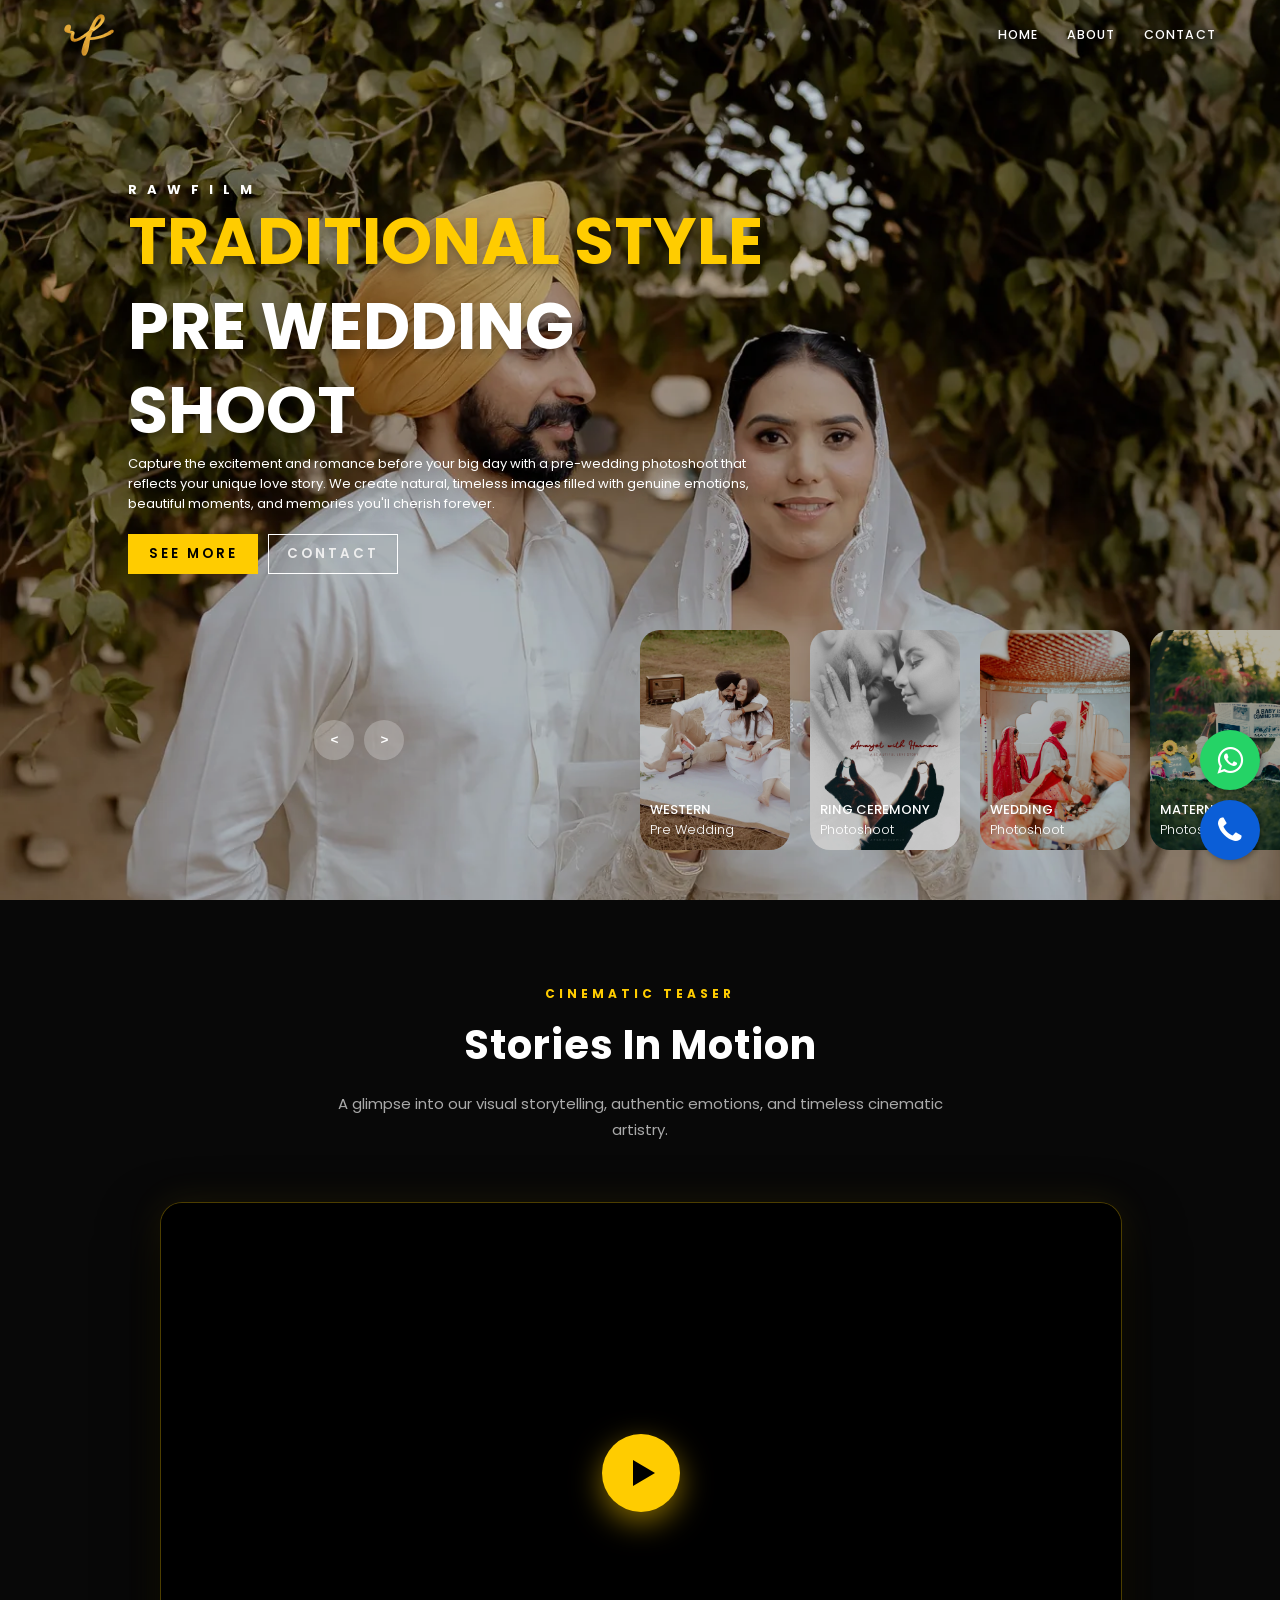
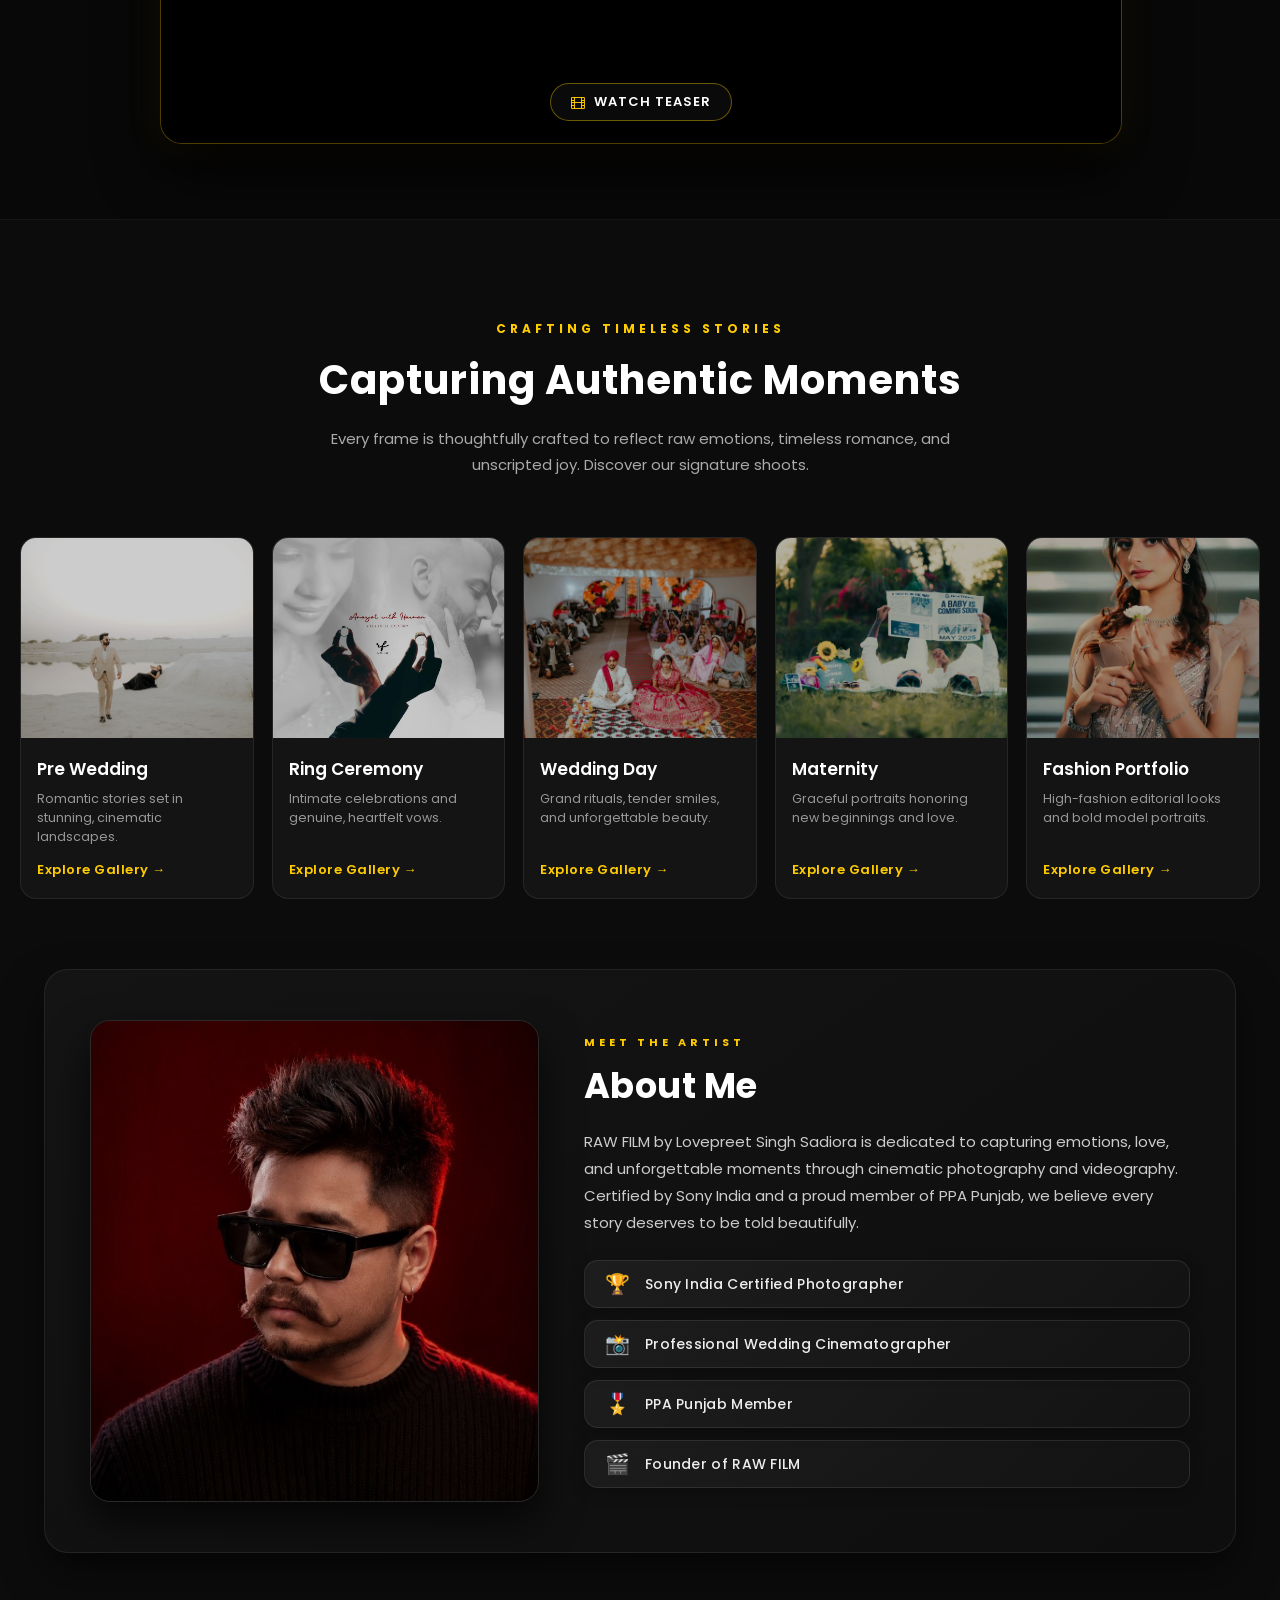
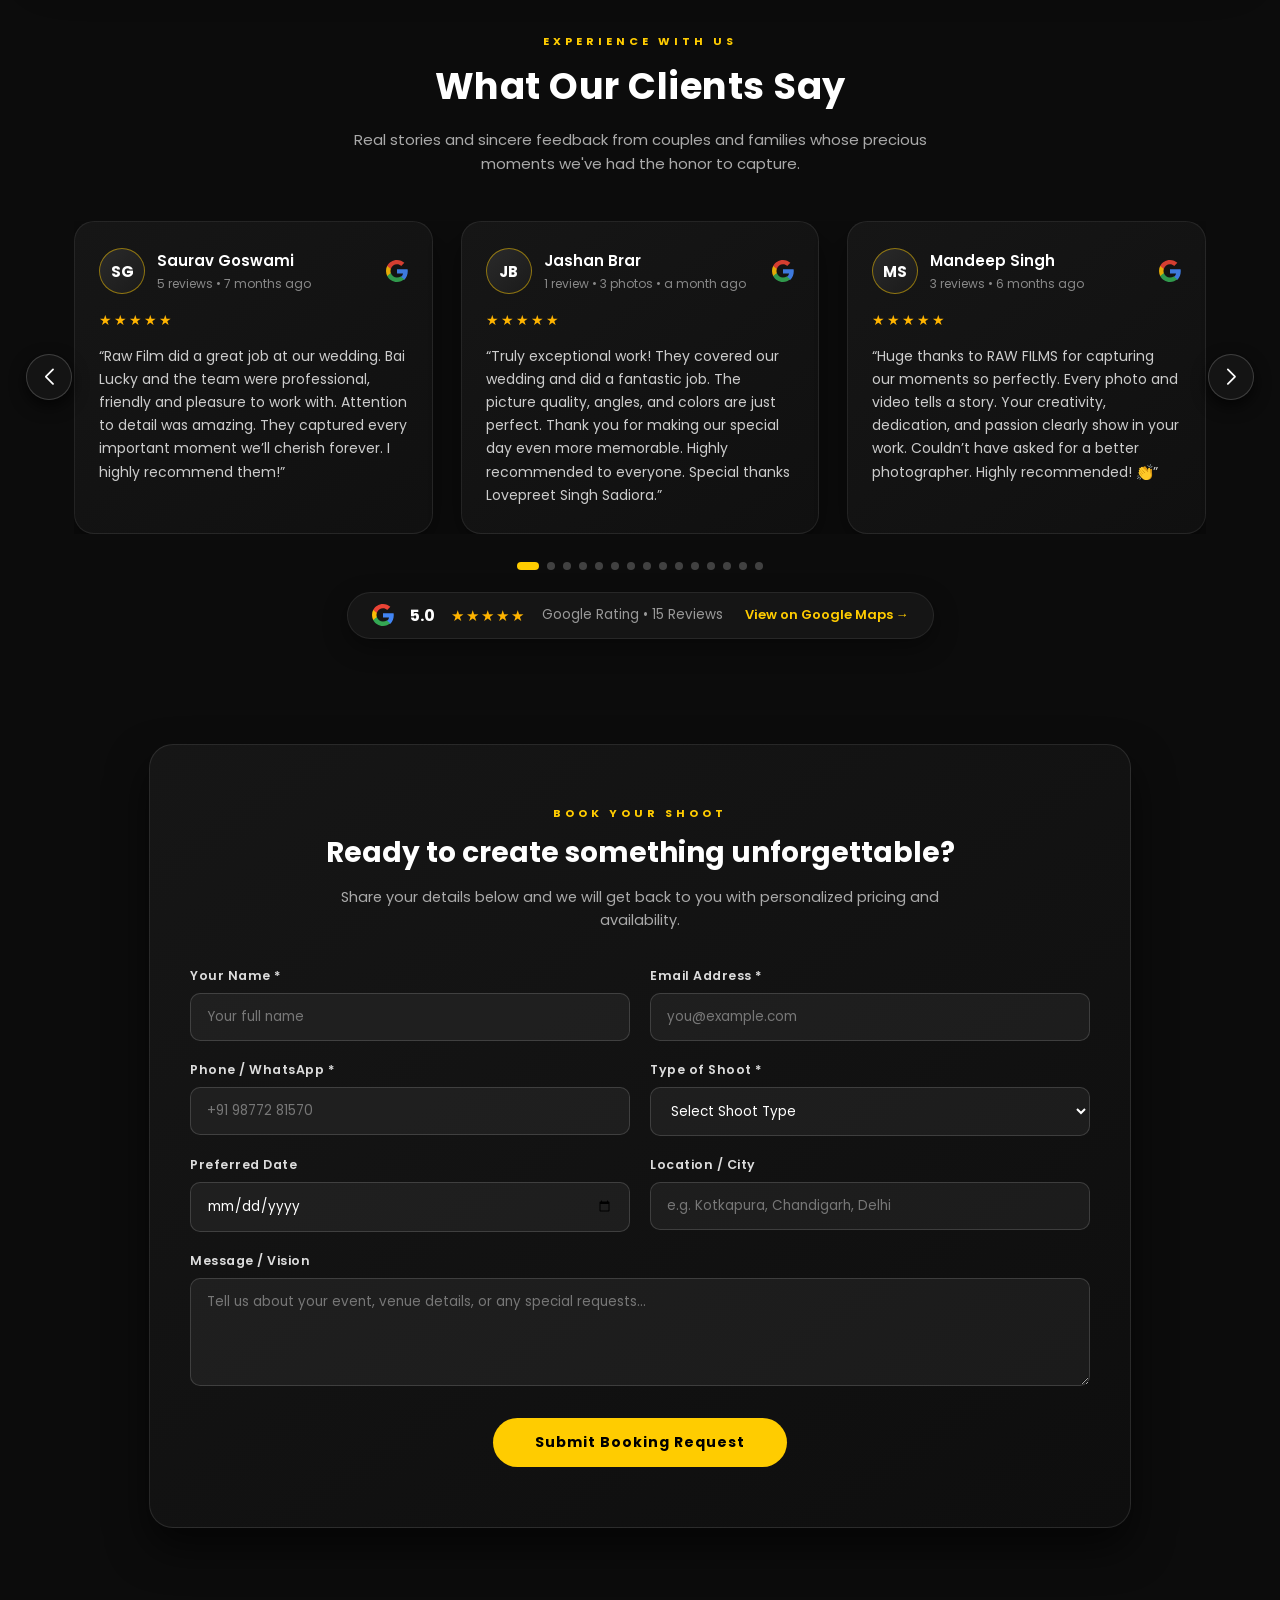
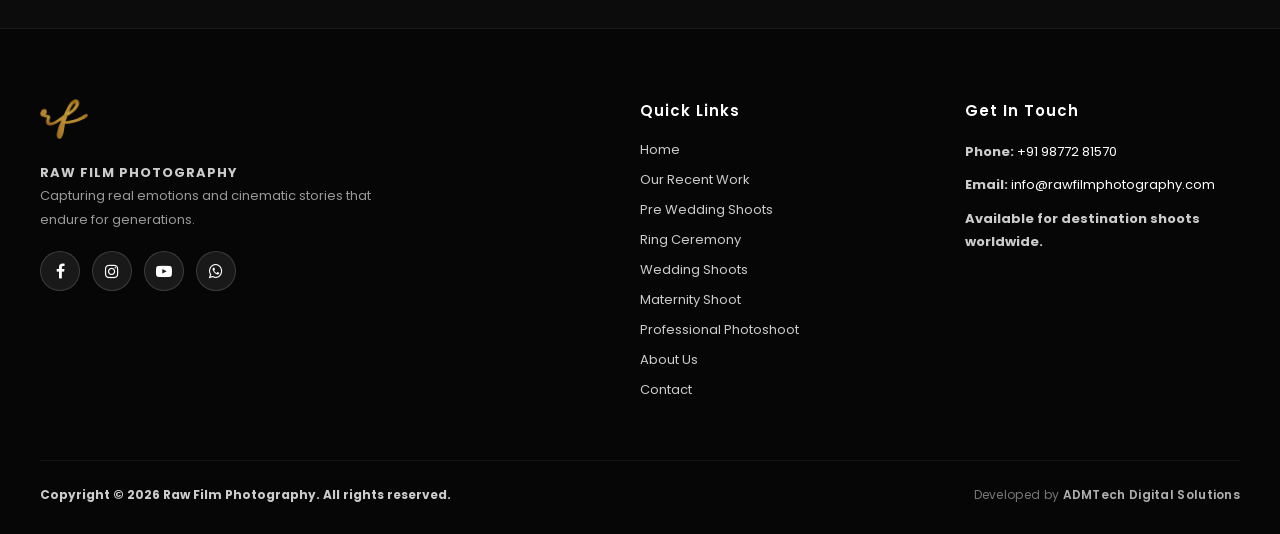
==== index.html @ a8157d81 "Organize prewedding folders, add couple-specific sliders, create Our Recent Work menu & hub page, an" ====
<!DOCTYPE html>
<html lang="en">

<head>
    <meta charset="UTF-8">
    <meta name="viewport" content="width=device-width, initial-scale=1.0">
    <title>RAW FILM | Best Wedding Photographer & Cinematographer in Kotkapura, Punjab</title>

    <!-- Primary SEO Meta Tags -->
    <meta name="title" content="RAW FILM | Best Wedding Photographer & Cinematographer in Kotkapura, Punjab">
    <meta name="description"
        content="RAW FILM by Lovepreet Singh Sadiora is a Sony India Certified photography & cinematography studio in Kotkapura, Punjab. Specializing in luxury weddings, pre-weddings, ring ceremonies, and maternity shoots.">
    <meta name="keywords"
        content="wedding photographer kotkapura, raw film photography, best wedding cinematographer punjab, pre wedding shoot faridkot, lovepreet singh sadiora, maternity photoshoot punjab, destination wedding photographer">
    <meta name="author" content="Lovepreet Singh Sadiora - RAW FILM">
    <meta name="robots" content="index, follow, max-image-preview:large, max-snippet:-1, max-video-preview:-1">
    <link rel="canonical" href="https://rawfilmphotography.com/">

    <!-- Open Graph / Facebook / WhatsApp Meta Tags -->
    <meta property="og:type" content="website">
    <meta property="og:url" content="https://rawfilmphotography.com/">
    <meta property="og:title" content="RAW FILM | Best Wedding Photographer & Cinematographer in Punjab">
    <meta property="og:description"
        content="RAW FILM by Lovepreet Singh Sadiora - Sony India Certified studio capturing authentic emotions, timeless romance, and cinematic stories across Punjab & worldwide.">
    <meta property="og:image" content="https://rawfilmphotography.com/image/prewedding/Love%20&%20Kiran/cover.webp">
    <meta property="og:image:width" content="1200">
    <meta property="og:image:height" content="630">
    <meta property="og:image:alt" content="RAW FILM Wedding Photography & Cinematography">
    <meta property="og:site_name" content="RAW FILM Photography">
    <meta property="og:locale" content="en_IN">

    <!-- Twitter Card Meta Tags -->
    <meta name="twitter:card" content="summary_large_image">
    <meta name="twitter:url" content="https://rawfilmphotography.com/">
    <meta name="twitter:title" content="RAW FILM | Best Wedding Photographer & Cinematographer in Punjab">
    <meta name="twitter:description"
        content="Capturing authentic emotions, timeless romance, and cinematic love stories. Sony India Certified & PPA Punjab Member.">
    <meta name="twitter:image" content="https://rawfilmphotography.com/image/prewedding/Love%20&%20Kiran/cover.webp">
    <meta name="google-site-verification" content="Gif2Gkkx3ErJPstlV23HsqT0CNdEO1KCqzdiVkC1eFE" />

    <!-- Schema.org JSON-LD Structured Data -->
    <script type="application/ld+json">
    {
      "@context": "https://schema.org",
      "@graph": [
        {
          "@type": "LocalBusiness",
          "@id": "https://rawfilmphotography.com/#business",
          "name": "RAW FILM Photography",
          "alternateName": "RAW FILM by Lovepreet Singh Sadiora",
          "url": "https://rawfilmphotography.com/",
          "logo": "https://rawfilmphotography.com/image/logo.png",
          "image": "https://rawfilmphotography.com/image/prewedding/Love%20&%20Kiran/cover.webp",
          "description": "RAW FILM by Lovepreet Singh Sadiora is a premier wedding photography and cinematography studio based in Kotkapura, Punjab. Certified by Sony India and proud member of PPA Punjab.",
          "telephone": "+919877281570",
          "email": "info@rawfilmphotography.com",
          "priceRange": "$$",
          "currenciesAccepted": "INR",
          "paymentAccepted": "Cash, Credit Card, Bank Transfer, UPI",
          "address": {
            "@type": "PostalAddress",
            "addressLocality": "Kotkapura",
            "addressRegion": "Punjab",
            "postalCode": "151204",
            "addressCountry": "IN"
          },
          "geo": {
            "@type": "GeoCoordinates",
            "latitude": 30.5828,
            "longitude": 74.8236
          },
          "founder": {
            "@type": "Person",
            "name": "Lovepreet Singh Sadiora",
            "jobTitle": "Founder & Principal Cinematographer",
            "award": [
              "Sony India Certified Photographer",
              "PPA Punjab Member"
            ]
          },
          "aggregateRating": {
            "@type": "AggregateRating",
            "ratingValue": "5.0",
            "bestRating": "5",
            "worstRating": "1",
            "reviewCount": "15"
          },
          "hasOfferCatalog": {
            "@type": "OfferCatalog",
            "name": "Photography Services",
            "itemListElement": [
              {
                "@type": "Offer",
                "itemOffered": {
                  "@type": "Service",
                  "name": "Wedding Photography & Cinematography"
                }
              },
              {
                "@type": "Offer",
                "itemOffered": {
                  "@type": "Service",
                  "name": "Pre Wedding Shoots"
                }
              },
              {
                "@type": "Offer",
                "itemOffered": {
                  "@type": "Service",
                  "name": "Ring Ceremony & Engagement Shoots"
                }
              },
              {
                "@type": "Offer",
                "itemOffered": {
                  "@type": "Service",
                  "name": "Maternity Photoshoots"
                }
              }
            ]
          },
          "sameAs": [
            "https://maps.app.goo.gl/eGc9uzsrCskKiymy9",
            "https://www.instagram.com/rawfilm13",
            "https://www.youtube.com/@rawfilm13",
            "https://www.facebook.com/lucky.singh.261176"
          ]
        },
        {
          "@type": "WebSite",
          "@id": "https://rawfilmphotography.com/#website",
          "url": "https://rawfilmphotography.com/",
          "name": "RAW FILM Photography",
          "description": "Luxury Wedding Photography & Cinematography Portfolio",
          "publisher": {
            "@id": "https://rawfilmphotography.com/#business"
          }
        }
      ]
    }
    </script>

    <link rel="stylesheet" href="/css/style.css">
    <link rel="stylesheet" href="https://cdn.jsdelivr.net/npm/swiper@11/swiper-bundle.min.css" />
    <link rel="stylesheet" href="https://cdnjs.cloudflare.com/ajax/libs/font-awesome/4.7.0/css/font-awesome.min.css"
        crossorigin="anonymous">
</head>

<body>
    <header>
        <nav>
            <a href="/" class="logo-link">
                <img src="/image/logo.png" alt="Raw Film Logo" class="logo">
            </a>
            <div class="navlinks" id="navLinks">
                <a href="/">Home</a>
                <a href="/about.html">About</a>
                <a href="/contact.html">Contact</a>
            </div>
            <button class="hamburger" id="hamburgerBtn" aria-label="Toggle navigation" aria-expanded="false">
                <span></span>
                <span></span>
                <span></span>
            </button>
        </nav>
    </header>

    <!-- carousel -->
    <div class="carousel">
        <!-- list item -->
        <div class="list">
            <div class="item">
                <img src="image/prewedding/Gurtaj%20&%20Harmeen/DSC09002.webp">
                <div class="content">
                    <div class="author">RAWFILM</div>
                    <div class="topic">TRADITIONAL STYLE</div>
                    <div class="title">PRE WEDDING SHOOT</div>
                    <div class="des">
                        Capture the excitement and romance before your big day with a pre-wedding photoshoot that
                        reflects your unique love story. We create natural, timeless images filled with genuine
                        emotions, beautiful moments, and memories you'll cherish forever.
                    </div>
                    <div class="buttons">
                        <a href="/prewedding.html">
                            <button>SEE MORE</button>
                        </a>
                        <a href="/contact.html">
                            <button>CONTACT</button>
                        </a>
                    </div>
                </div>
            </div>
            <div class="item">
                <img src="image/prewedding/Manpreet%20&%20Aman/DSC025367.webp">
                <div class="content">
                    <div class="author">RAWFILM</div>
                    <div class="topic">WESTREN STYLE</div>
                    <div class="title">PRE WEDDING SHOOT</div>
                    <div class="des">
                        Capture the excitement and romance before your big day with a pre-wedding photoshoot that
                        reflects your unique love story. We create natural, timeless images filled with genuine
                        emotions, beautiful moments, and memories you'll cherish forever.
                    </div>
                    <div class="buttons">
                        <a href="/prewedding.html">
                            <button>SEE MORE</button>
                        </a>
                        <a href="/contact.html">
                            <button>CONTACT</button>
                        </a>
                    </div>
                </div>
            </div>
            <div class="item">
                <img src="image/ringceremony/cover.webp">
                <div class="content">
                    <div class="author">RAWFILM</div>
                    <div class="topic">RING CEREMONY</div>
                    <div class="title">SHOOT</div>
                    <div class="des">
                        Celebrate the beginning of your forever with beautifully captured moments from your ring
                        ceremony. From heartfelt exchanges to joyful celebrations, we preserve every emotion and detail
                        with timeless photography.
                    </div>
                    <div class="buttons">
                        <a href="/ringceremony.html">
                            <button>SEE MORE</button>
                        </a>
                        <a href="/contact.html">
                            <button>CONTACT</button>
                        </a>
                    </div>
                </div>
            </div>
            <div class="item">
                <img src="image/wedding/cover.webp">
                <div class="content">
                    <div class="author">RAWFILM</div>
                    <div class="topic">WEDDING</div>
                    <div class="title">SHOOT</div>
                    <div class="des">
                        Your wedding day is a story of love, emotions, and unforgettable moments. We capture every
                        smile, ritual, and celebration with a blend of candid and artistic photography, creating
                        memories that last a lifetime.
                    </div>
                    <div class="buttons">
                        <a href="/wedding.html">
                            <button>SEE MORE</button>
                        </a>
                        <a href="/contact.html">
                            <button>CONTACT</button>
                        </a>
                    </div>
                </div>
            </div>
            <div class="item">
                <img src="image/maternity/DSC03312.webp">
                <div class="content">
                    <div class="author">RAWFILM</div>
                    <div class="topic">MATERNITY</div>
                    <div class="title">SHOOT</div>
                    <div class="des">
                        Celebrate the beauty of motherhood with a maternity photoshoot that captures this special
                        chapter of your journey. We create elegant and heartfelt portraits that preserve the love,
                        anticipation, and joy of welcoming a new life.
                    </div>
                    <div class="buttons">
                        <a href="/maternity.html">
                            <button>SEE MORE</button>
                        </a>
                        <a href="/contact.html">
                            <button>CONTACT</button>
                        </a>
                    </div>
                </div>
            </div>
            <div class="item">
                <img src="image/portfolio/IMG_6119.webp">
                <div class="content">
                    <div class="author">RAWFILM</div>
                    <div class="topic">PROFESSIONAL</div>
                    <div class="title">PHOTOSHOOT</div>
                    <div class="des">
                        Step into the spotlight with high-fashion portraits and creative model portfolios. We combine
                        editorial lighting, dynamic posing, and cinematic color grading to showcase your unique
                        personality and style.
                    </div>
                    <div class="buttons">
                        <a href="/portfolio.html">
                            <button>SEE MORE</button>
                        </a>
                        <a href="/contact.html">
                            <button>CONTACT</button>
                        </a>
                    </div>
                </div>
            </div>
        </div>
        <!-- list thumnail -->
        <div class="thumbnail">
            <div class="item">
                <img src="image/prewedding/Love%20&%20Kiran/thumbnail.webp">
                <div class="content">
                    <div class="title">
                        TRADITIONAL
                    </div>
                    <div class="description">
                        Pre Wedding
                    </div>
                </div>
            </div>
            <div class="item">
                <img src="image/prewedding/Manpreet%20&%20Aman/DSC025367.webp">
                <div class="content">
                    <div class="title">
                        WESTERN
                    </div>
                    <div class="description">
                        Pre Wedding
                    </div>
                </div>
            </div>
            <div class="item">
                <img src="image/ringceremony/thumbnail.webp">
                <div class="content">
                    <div class="title">
                        RING CEREMONY
                    </div>
                    <div class="description">
                        Photoshoot
                    </div>
                </div>
            </div>
            <div class="item">
                <img src="image/wedding/thumbnail.webp">
                <div class="content">
                    <div class="title">
                        WEDDING
                    </div>
                    <div class="description">
                        Photoshoot
                    </div>
                </div>
            </div>
            <div class="item">
                <img src="image/maternity/DSC03691.webp">
                <div class="content">
                    <div class="title">
                        MATERNITY
                    </div>
                    <div class="description">
                        Photoshoot
                    </div>
                </div>
            </div>
            <div class="item">
                <img src="image/portfolio/thumbnail.webp">
                <div class="content">
                    <div class="title">
                        FASHION
                    </div>
                    <div class="description">
                        Portfolio
                    </div>
                </div>
            </div>
        </div>
        <!-- next prev -->

        <div class="arrows">
            <button id="prev">&lt;</button>
            <button id="next">&gt;</button>
        </div>
        <!-- time running -->
        <div class="time"></div>
    </div>


    <!-- Cinematic Video Teaser Section -->
    <section class="teaser-section" id="teaser">
        <div class="container">
            <div class="section-header">
                <span class="sub-title">CINEMATIC TEASER</span>
                <h2>Stories In Motion</h2>
                <p>A glimpse into our visual storytelling, authentic emotions, and timeless cinematic artistry.</p>
            </div>

            <div class="teaser-video-wrapper">
                <div class="teaser-video-container" id="teaserPlayerBox">
                    <div class="teaser-poster" id="teaserPoster"
                        style="background-image: url('https://img.youtube.com/vi/cq-bTCEY4KY/maxresdefault.jpg');"
                        title="Click to play teaser" onclick="playTeaserVideo(event)">
                        <div class="teaser-poster-overlay"></div>
                        <button class="teaser-play-btn" id="teaserPlayBtn" type="button" aria-label="Play Teaser Video"
                            onclick="playTeaserVideo(event)">
                            <span class="play-icon-triangle"></span>
                        </button>
                        <div class="teaser-badge">
                            <i class="fa fa-film"></i> <span>Watch Teaser</span>
                        </div>
                    </div>
                    <div class="teaser-iframe-holder" id="teaserIframeHolder"></div>
                </div>
            </div>
        </div>
    </section>

    <!-- Overview Section -->
    <section class="overview-section" id="overview">
        <div class="container">
            <div class="section-header">
                <span class="sub-title">CRAFTING TIMELESS STORIES</span>
                <h2>Capturing Authentic Moments</h2>
                <p>Every frame is thoughtfully crafted to reflect raw emotions, timeless romance, and unscripted joy.
                    Discover our signature shoots.</p>
            </div>

            <div class="category-grid">
                <div class="category-card">
                    <a href="/prewedding.html" class="card-img-link" aria-label="Pre Wedding Shoot">
                        <img src="image/prewedding/Love%20&%20Kiran/cover.webp" alt="Pre Wedding Shoot" loading="lazy">
                    </a>
                    <div class="card-info">
                        <h3><a href="/prewedding.html">Pre Wedding</a></h3>
                        <p>Romantic stories set in stunning, cinematic landscapes.</p>
                        <a href="/prewedding.html" class="card-link">Explore Gallery &rarr;</a>
                    </div>
                </div>

                <div class="category-card">
                    <a href="/ringceremony.html" class="card-img-link" aria-label="Ring Ceremony Shoot">
                        <img src="image/ringceremony/cover.webp" alt="Ring Ceremony Shoot" loading="lazy">
                    </a>
                    <div class="card-info">
                        <h3><a href="/ringceremony.html">Ring Ceremony</a></h3>
                        <p>Intimate celebrations and genuine, heartfelt vows.</p>
                        <a href="/ringceremony.html" class="card-link">Explore Gallery &rarr;</a>
                    </div>
                </div>

                <div class="category-card">
                    <a href="/wedding.html" class="card-img-link" aria-label="Wedding Shoot">
                        <img src="image/wedding/cover.webp" alt="Wedding Shoot" loading="lazy">
                    </a>
                    <div class="card-info">
                        <h3><a href="/wedding.html">Wedding Day</a></h3>
                        <p>Grand rituals, tender smiles, and unforgettable beauty.</p>
                        <a href="/wedding.html" class="card-link">Explore Gallery &rarr;</a>
                    </div>
                </div>

                <div class="category-card">
                    <a href="/maternity.html" class="card-img-link" aria-label="Maternity Shoot">
                        <img src="image/maternity/DSC03692.webp" alt="Maternity Shoot" loading="lazy">
                    </a>
                    <div class="card-info">
                        <h3><a href="/maternity.html">Maternity</a></h3>
                        <p>Graceful portraits honoring new beginnings and love.</p>
                        <a href="/maternity.html" class="card-link">Explore Gallery &rarr;</a>
                    </div>
                </div>

                <div class="category-card">
                    <a href="/portfolio.html" class="card-img-link" aria-label="Fashion Portfolio Shoot">
                        <img src="image/portfolio/cover.webp" alt="Fashion Portfolio Shoot" loading="lazy">
                    </a>
                    <div class="card-info">
                        <h3><a href="/portfolio.html">Fashion Portfolio</a></h3>
                        <p>High-fashion editorial looks and bold model portraits.</p>
                        <a href="/portfolio.html" class="card-link">Explore Gallery &rarr;</a>
                    </div>
                </div>
            </div>

            <!-- About Me Section -->
            <section class="about-me-section">
                <div class="about-me-grid">
                    <div class="about-me-img-wrapper">
                        <img src="/image/me.jpeg" alt="Lovepreet Singh Sadiora - Founder of RAW FILM" loading="lazy">
                    </div>
                    <div class="about-me-content">
                        <span class="sub-title">MEET THE ARTIST</span>
                        <h2>About Me</h2>
                        <p class="about-bio">
                            RAW FILM by Lovepreet Singh Sadiora is dedicated to capturing emotions, love, and
                            unforgettable moments through cinematic photography and videography. Certified by Sony India
                            and a proud member of PPA Punjab, we believe every story deserves to be told beautifully.
                        </p>
                        <ul class="about-badges">
                            <li><span class="badge-icon">🏆</span> <span class="badge-text">Sony India Certified
                                    Photographer</span></li>
                            <li><span class="badge-icon">📸</span> <span class="badge-text">Professional Wedding
                                    Cinematographer</span></li>
                            <li><span class="badge-icon">🎖️</span> <span class="badge-text">PPA Punjab Member</span>
                            </li>
                            <li><span class="badge-icon">🎬</span> <span class="badge-text">Founder of RAW FILM</span>
                            </li>
                        </ul>
                    </div>
                </div>
            </section>

            <!-- Testimonial / Google Reviews Section -->
            <section id="testimonios" class="testimonials-section">
                <div class="testimonials-header">
                    <span class="sub-title">EXPERIENCE WITH US</span>
                    <h2>What Our Clients Say</h2>
                    <p>Real stories and sincere feedback from couples and families whose precious moments we've had the
                        honor to capture.</p>
                </div>

                <!-- Swiper Slider Container -->
                <div class="testimonials-slider-container">
                    <div class="testimonials-slider-wrapper">
                        <div class="swiper myTestimonialSlider">
                            <div class="swiper-wrapper">
                                <!-- Slide 1: Saurav Goswami -->
                                <div class="swiper-slide">
                                    <div class="review-card">
                                        <div class="review-card-top">
                                            <div class="reviewer-meta">
                                                <div class="reviewer-avatar">SG</div>
                                                <div class="reviewer-details">
                                                    <h4>Saurav Goswami</h4>
                                                    <p class="review-sub">5 reviews &bull; 7 months ago</p>
                                                </div>
                                            </div>
                                            <svg class="google-g-badge" viewBox="0 0 24 24">
                                                <path fill="#4285F4"
                                                    d="M23.745 12.27c0-.7-.06-1.4-.19-2.07H12v4.51h6.6c-.29 1.52-1.14 2.82-2.4 3.68v3.05h3.88c2.27-2.09 3.66-5.17 3.66-9.17z" />
                                                <path fill="#34A853"
                                                    d="M12 24c3.24 0 5.95-1.08 7.93-2.91l-3.88-3.05c-1.08.72-2.45 1.16-4.05 1.16-3.12 0-5.77-2.1-6.72-4.93H1.25v3.15C3.26 21.36 7.33 24 12 24z" />
                                                <path fill="#FBBC05"
                                                    d="M5.28 14.27c-.25-.72-.38-1.49-.38-2.27s.13-1.55.38-2.27V6.58H1.25C.45 8.18 0 10.03 0 12s.45 3.82 1.25 5.42l4.03-3.15z" />
                                                <path fill="#EA4335"
                                                    d="M12 4.75c1.77 0 3.35.61 4.6 1.8l3.42-3.42C17.95 1.19 15.24 0 12 0 7.33 0 3.26 2.64 1.25 6.58l4.03 3.15c.95-2.83 3.6-4.98 6.72-4.98z" />
                                            </svg>
                                        </div>
                                        <div class="review-card-stars">&#9733;&#9733;&#9733;&#9733;&#9733;</div>
                                        <p class="review-card-text">&ldquo;Raw Film did a great job at our wedding. Bai
                                            Lucky and the team were professional, friendly and pleasure to work with.
                                            Attention to detail was amazing. They captured every important moment we’ll
                                            cherish forever. I highly recommend them!&rdquo;</p>
                                    </div>
                                </div>

                                <!-- Slide 2: Jashan Brar -->
                                <div class="swiper-slide">
                                    <div class="review-card">
                                        <div class="review-card-top">
                                            <div class="reviewer-meta">
                                                <div class="reviewer-avatar">JB</div>
                                                <div class="reviewer-details">
                                                    <h4>Jashan Brar</h4>
                                                    <p class="review-sub">1 review &bull; 3 photos &bull; a month ago
                                                    </p>
                                                </div>
                                            </div>
                                            <svg class="google-g-badge" viewBox="0 0 24 24">
                                                <path fill="#4285F4"
                                                    d="M23.745 12.27c0-.7-.06-1.4-.19-2.07H12v4.51h6.6c-.29 1.52-1.14 2.82-2.4 3.68v3.05h3.88c2.27-2.09 3.66-5.17 3.66-9.17z" />
                                                <path fill="#34A853"
                                                    d="M12 24c3.24 0 5.95-1.08 7.93-2.91l-3.88-3.05c-1.08.72-2.45 1.16-4.05 1.16-3.12 0-5.77-2.1-6.72-4.93H1.25v3.15C3.26 21.36 7.33 24 12 24z" />
                                                <path fill="#FBBC05"
                                                    d="M5.28 14.27c-.25-.72-.38-1.49-.38-2.27s.13-1.55.38-2.27V6.58H1.25C.45 8.18 0 10.03 0 12s.45 3.82 1.25 5.42l4.03-3.15z" />
                                                <path fill="#EA4335"
                                                    d="M12 4.75c1.77 0 3.35.61 4.6 1.8l3.42-3.42C17.95 1.19 15.24 0 12 0 7.33 0 3.26 2.64 1.25 6.58l4.03 3.15c.95-2.83 3.6-4.98 6.72-4.98z" />
                                            </svg>
                                        </div>
                                        <div class="review-card-stars">&#9733;&#9733;&#9733;&#9733;&#9733;</div>
                                        <p class="review-card-text">&ldquo;Truly exceptional work! They covered our
                                            wedding and did a fantastic job. The picture quality, angles, and colors are
                                            just perfect. Thank you for making our special day even more memorable.
                                            Highly recommended to everyone. Special thanks Lovepreet Singh
                                            Sadiora.&rdquo;</p>
                                    </div>
                                </div>

                                <!-- Slide 3: Mandeep Singh -->
                                <div class="swiper-slide">
                                    <div class="review-card">
                                        <div class="review-card-top">
                                            <div class="reviewer-meta">
                                                <div class="reviewer-avatar">MS</div>
                                                <div class="reviewer-details">
                                                    <h4>Mandeep Singh</h4>
                                                    <p class="review-sub">3 reviews &bull; 6 months ago</p>
                                                </div>
                                            </div>
                                            <svg class="google-g-badge" viewBox="0 0 24 24">
                                                <path fill="#4285F4"
                                                    d="M23.745 12.27c0-.7-.06-1.4-.19-2.07H12v4.51h6.6c-.29 1.52-1.14 2.82-2.4 3.68v3.05h3.88c2.27-2.09 3.66-5.17 3.66-9.17z" />
                                                <path fill="#34A853"
                                                    d="M12 24c3.24 0 5.95-1.08 7.93-2.91l-3.88-3.05c-1.08.72-2.45 1.16-4.05 1.16-3.12 0-5.77-2.1-6.72-4.93H1.25v3.15C3.26 21.36 7.33 24 12 24z" />
                                                <path fill="#FBBC05"
                                                    d="M5.28 14.27c-.25-.72-.38-1.49-.38-2.27s.13-1.55.38-2.27V6.58H1.25C.45 8.18 0 10.03 0 12s.45 3.82 1.25 5.42l4.03-3.15z" />
                                                <path fill="#EA4335"
                                                    d="M12 4.75c1.77 0 3.35.61 4.6 1.8l3.42-3.42C17.95 1.19 15.24 0 12 0 7.33 0 3.26 2.64 1.25 6.58l4.03 3.15c.95-2.83 3.6-4.98 6.72-4.98z" />
                                            </svg>
                                        </div>
                                        <div class="review-card-stars">&#9733;&#9733;&#9733;&#9733;&#9733;</div>
                                        <p class="review-card-text">&ldquo;Huge thanks to RAW FILMS for capturing our
                                            moments so perfectly. Every photo and video tells a story. Your creativity,
                                            dedication, and passion clearly show in your work. Couldn’t have asked for a
                                            better photographer. Highly recommended! 👏&rdquo;</p>
                                    </div>
                                </div>

                                <!-- Slide 4: HarmaN BraR -->
                                <div class="swiper-slide">
                                    <div class="review-card">
                                        <div class="review-card-top">
                                            <div class="reviewer-meta">
                                                <div class="reviewer-avatar">HB</div>
                                                <div class="reviewer-details">
                                                    <h4>HarmaN BraR</h4>
                                                    <p class="review-sub">9 reviews &bull; 9 months ago</p>
                                                </div>
                                            </div>
                                            <svg class="google-g-badge" viewBox="0 0 24 24">
                                                <path fill="#4285F4"
                                                    d="M23.745 12.27c0-.7-.06-1.4-.19-2.07H12v4.51h6.6c-.29 1.52-1.14 2.82-2.4 3.68v3.05h3.88c2.27-2.09 3.66-5.17 3.66-9.17z" />
                                                <path fill="#34A853"
                                                    d="M12 24c3.24 0 5.95-1.08 7.93-2.91l-3.88-3.05c-1.08.72-2.45 1.16-4.05 1.16-3.12 0-5.77-2.1-6.72-4.93H1.25v3.15C3.26 21.36 7.33 24 12 24z" />
                                                <path fill="#FBBC05"
                                                    d="M5.28 14.27c-.25-.72-.38-1.49-.38-2.27s.13-1.55.38-2.27V6.58H1.25C.45 8.18 0 10.03 0 12s.45 3.82 1.25 5.42l4.03-3.15z" />
                                                <path fill="#EA4335"
                                                    d="M12 4.75c1.77 0 3.35.61 4.6 1.8l3.42-3.42C17.95 1.19 15.24 0 12 0 7.33 0 3.26 2.64 1.25 6.58l4.03 3.15c.95-2.83 3.6-4.98 6.72-4.98z" />
                                            </svg>
                                        </div>
                                        <div class="review-card-stars">&#9733;&#9733;&#9733;&#9733;&#9733;</div>
                                        <p class="review-card-text">&ldquo;Working with rawfilms was an absolute
                                            pleasure from start to finish. Their exceptional talent, professionalism,
                                            and dedication to their craft make them a standout choice in photography...
                                            <span id="harmanMore" style="display: none;">We wholeheartedly recommend
                                                their services to anyone seeking extraordinary photographs and
                                                videography and an unforgettable experience. They are really really sooo
                                                good and helpful! 😊</span>&rdquo;<button type="button"
                                                class="btn-read-more" onclick="toggleReadMore(this, 'harmanMore')">Read
                                                more</button>
                                        </p>
                                    </div>
                                </div>

                                <!-- Slide 5: Luvpreet Kaur -->
                                <div class="swiper-slide">
                                    <div class="review-card">
                                        <div class="review-card-top">
                                            <div class="reviewer-meta">
                                                <div class="reviewer-avatar">LK</div>
                                                <div class="reviewer-details">
                                                    <h4>Luvpreet Kaur</h4>
                                                    <p class="review-sub">13 reviews &bull; a year ago</p>
                                                </div>
                                            </div>
                                            <svg class="google-g-badge" viewBox="0 0 24 24">
                                                <path fill="#4285F4"
                                                    d="M23.745 12.27c0-.7-.06-1.4-.19-2.07H12v4.51h6.6c-.29 1.52-1.14 2.82-2.4 3.68v3.05h3.88c2.27-2.09 3.66-5.17 3.66-9.17z" />
                                                <path fill="#34A853"
                                                    d="M12 24c3.24 0 5.95-1.08 7.93-2.91l-3.88-3.05c-1.08.72-2.45 1.16-4.05 1.16-3.12 0-5.77-2.1-6.72-4.93H1.25v3.15C3.26 21.36 7.33 24 12 24z" />
                                                <path fill="#FBBC05"
                                                    d="M5.28 14.27c-.25-.72-.38-1.49-.38-2.27s.13-1.55.38-2.27V6.58H1.25C.45 8.18 0 10.03 0 12s.45 3.82 1.25 5.42l4.03-3.15z" />
                                                <path fill="#EA4335"
                                                    d="M12 4.75c1.77 0 3.35.61 4.6 1.8l3.42-3.42C17.95 1.19 15.24 0 12 0 7.33 0 3.26 2.64 1.25 6.58l4.03 3.15c.95-2.83 3.6-4.98 6.72-4.98z" />
                                            </svg>
                                        </div>
                                        <div class="review-card-stars">&#9733;&#9733;&#9733;&#9733;&#9733;</div>
                                        <p class="review-card-text">&ldquo;Captured the energy of the moment so
                                            beautifully. Every second feels intentional and effortlessly cool. The
                                            lighting, the angles, the edit—absolutely on point. This is what next-level
                                            photography looks like.&rdquo;</p>
                                    </div>
                                </div>

                                <!-- Slide 6: Sukhleen Kaur -->
                                <div class="swiper-slide">
                                    <div class="review-card">
                                        <div class="review-card-top">
                                            <div class="reviewer-meta">
                                                <div class="reviewer-avatar">SK</div>
                                                <div class="reviewer-details">
                                                    <h4>Sukhleen Kaur</h4>
                                                    <p class="review-sub">Local Guide &bull; 25 reviews &bull; 7 months
                                                        ago</p>
                                                </div>
                                            </div>
                                            <svg class="google-g-badge" viewBox="0 0 24 24">
                                                <path fill="#4285F4"
                                                    d="M23.745 12.27c0-.7-.06-1.4-.19-2.07H12v4.51h6.6c-.29 1.52-1.14 2.82-2.4 3.68v3.05h3.88c2.27-2.09 3.66-5.17 3.66-9.17z" />
                                                <path fill="#34A853"
                                                    d="M12 24c3.24 0 5.95-1.08 7.93-2.91l-3.88-3.05c-1.08.72-2.45 1.16-4.05 1.16-3.12 0-5.77-2.1-6.72-4.93H1.25v3.15C3.26 21.36 7.33 24 12 24z" />
                                                <path fill="#FBBC05"
                                                    d="M5.28 14.27c-.25-.72-.38-1.49-.38-2.27s.13-1.55.38-2.27V6.58H1.25C.45 8.18 0 10.03 0 12s.45 3.82 1.25 5.42l4.03-3.15z" />
                                                <path fill="#EA4335"
                                                    d="M12 4.75c1.77 0 3.35.61 4.6 1.8l3.42-3.42C17.95 1.19 15.24 0 12 0 7.33 0 3.26 2.64 1.25 6.58l4.03 3.15c.95-2.83 3.6-4.98 6.72-4.98z" />
                                            </svg>
                                        </div>
                                        <div class="review-card-stars">&#9733;&#9733;&#9733;&#9733;&#9733;</div>
                                        <p class="review-card-text">&ldquo;Lucky and his entire crew did phenomenal job.
                                            Captured our moments perfectly, making us feel at ease.&rdquo;</p>
                                    </div>
                                </div>

                                <!-- Slide 7: Kajal Goswami -->
                                <div class="swiper-slide">
                                    <div class="review-card">
                                        <div class="review-card-top">
                                            <div class="reviewer-meta">
                                                <div class="reviewer-avatar">KG</div>
                                                <div class="reviewer-details">
                                                    <h4>Kajal Goswami</h4>
                                                    <p class="review-sub">1 review &bull; 7 months ago</p>
                                                </div>
                                            </div>
                                            <svg class="google-g-badge" viewBox="0 0 24 24">
                                                <path fill="#4285F4"
                                                    d="M23.745 12.27c0-.7-.06-1.4-.19-2.07H12v4.51h6.6c-.29 1.52-1.14 2.82-2.4 3.68v3.05h3.88c2.27-2.09 3.66-5.17 3.66-9.17z" />
                                                <path fill="#34A853"
                                                    d="M12 24c3.24 0 5.95-1.08 7.93-2.91l-3.88-3.05c-1.08.72-2.45 1.16-4.05 1.16-3.12 0-5.77-2.1-6.72-4.93H1.25v3.15C3.26 21.36 7.33 24 12 24z" />
                                                <path fill="#FBBC05"
                                                    d="M5.28 14.27c-.25-.72-.38-1.49-.38-2.27s.13-1.55.38-2.27V6.58H1.25C.45 8.18 0 10.03 0 12s.45 3.82 1.25 5.42l4.03-3.15z" />
                                                <path fill="#EA4335"
                                                    d="M12 4.75c1.77 0 3.35.61 4.6 1.8l3.42-3.42C17.95 1.19 15.24 0 12 0 7.33 0 3.26 2.64 1.25 6.58l4.03 3.15c.95-2.83 3.6-4.98 6.72-4.98z" />
                                            </svg>
                                        </div>
                                        <div class="review-card-stars">&#9733;&#9733;&#9733;&#9733;&#9733;</div>
                                        <p class="review-card-text">&ldquo;Our experience was amazing with them. They
                                            were very polite and calm. They did great job. The work is fantastic that
                                            makes everyone happy! 🥰&rdquo;</p>
                                    </div>
                                </div>

                                <!-- Slide 8: Komal Shrama -->
                                <div class="swiper-slide">
                                    <div class="review-card">
                                        <div class="review-card-top">
                                            <div class="reviewer-meta">
                                                <div class="reviewer-avatar">KS</div>
                                                <div class="reviewer-details">
                                                    <h4>Komal Shrama</h4>
                                                    <p class="review-sub">5 reviews &bull; 8 months ago</p>
                                                </div>
                                            </div>
                                            <svg class="google-g-badge" viewBox="0 0 24 24">
                                                <path fill="#4285F4"
                                                    d="M23.745 12.27c0-.7-.06-1.4-.19-2.07H12v4.51h6.6c-.29 1.52-1.14 2.82-2.4 3.68v3.05h3.88c2.27-2.09 3.66-5.17 3.66-9.17z" />
                                                <path fill="#34A853"
                                                    d="M12 24c3.24 0 5.95-1.08 7.93-2.91l-3.88-3.05c-1.08.72-2.45 1.16-4.05 1.16-3.12 0-5.77-2.1-6.72-4.93H1.25v3.15C3.26 21.36 7.33 24 12 24z" />
                                                <path fill="#FBBC05"
                                                    d="M5.28 14.27c-.25-.72-.38-1.49-.38-2.27s.13-1.55.38-2.27V6.58H1.25C.45 8.18 0 10.03 0 12s.45 3.82 1.25 5.42l4.03-3.15z" />
                                                <path fill="#EA4335"
                                                    d="M12 4.75c1.77 0 3.35.61 4.6 1.8l3.42-3.42C17.95 1.19 15.24 0 12 0 7.33 0 3.26 2.64 1.25 6.58l4.03 3.15c.95-2.83 3.6-4.98 6.72-4.98z" />
                                            </svg>
                                        </div>
                                        <div class="review-card-stars">&#9733;&#9733;&#9733;&#9733;&#9733;</div>
                                        <p class="review-card-text">&ldquo;The photos speak for themselves—pure magic!
                                            Thank you Lucky bro 🥰❣️ for capturing our memories so beautifully.&rdquo;
                                        </p>
                                    </div>
                                </div>

                                <!-- Slide 9: Honey Garg -->
                                <div class="swiper-slide">
                                    <div class="review-card">
                                        <div class="review-card-top">
                                            <div class="reviewer-meta">
                                                <div class="reviewer-avatar">HG</div>
                                                <div class="reviewer-details">
                                                    <h4>Honey Garg</h4>
                                                    <p class="review-sub">2 reviews &bull; 7 months ago</p>
                                                </div>
                                            </div>
                                            <svg class="google-g-badge" viewBox="0 0 24 24">
                                                <path fill="#4285F4"
                                                    d="M23.745 12.27c0-.7-.06-1.4-.19-2.07H12v4.51h6.6c-.29 1.52-1.14 2.82-2.4 3.68v3.05h3.88c2.27-2.09 3.66-5.17 3.66-9.17z" />
                                                <path fill="#34A853"
                                                    d="M12 24c3.24 0 5.95-1.08 7.93-2.91l-3.88-3.05c-1.08.72-2.45 1.16-4.05 1.16-3.12 0-5.77-2.1-6.72-4.93H1.25v3.15C3.26 21.36 7.33 24 12 24z" />
                                                <path fill="#FBBC05"
                                                    d="M5.28 14.27c-.25-.72-.38-1.49-.38-2.27s.13-1.55.38-2.27V6.58H1.25C.45 8.18 0 10.03 0 12s.45 3.82 1.25 5.42l4.03-3.15z" />
                                                <path fill="#EA4335"
                                                    d="M12 4.75c1.77 0 3.35.61 4.6 1.8l3.42-3.42C17.95 1.19 15.24 0 12 0 7.33 0 3.26 2.64 1.25 6.58l4.03 3.15c.95-2.83 3.6-4.98 6.72-4.98z" />
                                            </svg>
                                        </div>
                                        <div class="review-card-stars">&#9733;&#9733;&#9733;&#9733;&#9733;</div>
                                        <p class="review-card-text">&ldquo;Brilliant work 👌 Every click will definitely
                                            be used for the profile picture for my accounts 😄☺️ You captured the mood
                                            perfectly. Thank you RAWFILM.&rdquo;</p>
                                    </div>
                                </div>

                                <!-- Slide 10: Puneet Maini -->
                                <div class="swiper-slide">
                                    <div class="review-card">
                                        <div class="review-card-top">
                                            <div class="reviewer-meta">
                                                <div class="reviewer-avatar">PM</div>
                                                <div class="reviewer-details">
                                                    <h4>Puneet Maini</h4>
                                                    <p class="review-sub">Local Guide &bull; 1 review &bull; 9 months
                                                        ago</p>
                                                </div>
                                            </div>
                                            <svg class="google-g-badge" viewBox="0 0 24 24">
                                                <path fill="#4285F4"
                                                    d="M23.745 12.27c0-.7-.06-1.4-.19-2.07H12v4.51h6.6c-.29 1.52-1.14 2.82-2.4 3.68v3.05h3.88c2.27-2.09 3.66-5.17 3.66-9.17z" />
                                                <path fill="#34A853"
                                                    d="M12 24c3.24 0 5.95-1.08 7.93-2.91l-3.88-3.05c-1.08.72-2.45 1.16-4.05 1.16-3.12 0-5.77-2.1-6.72-4.93H1.25v3.15C3.26 21.36 7.33 24 12 24z" />
                                                <path fill="#FBBC05"
                                                    d="M5.28 14.27c-.25-.72-.38-1.49-.38-2.27s.13-1.55.38-2.27V6.58H1.25C.45 8.18 0 10.03 0 12s.45 3.82 1.25 5.42l4.03-3.15z" />
                                                <path fill="#EA4335"
                                                    d="M12 4.75c1.77 0 3.35.61 4.6 1.8l3.42-3.42C17.95 1.19 15.24 0 12 0 7.33 0 3.26 2.64 1.25 6.58l4.03 3.15c.95-2.83 3.6-4.98 6.72-4.98z" />
                                            </svg>
                                        </div>
                                        <div class="review-card-stars">&#9733;&#9733;&#9733;&#9733;&#9733;</div>
                                        <p class="review-card-text">&ldquo;Pure magic! Thank you for capturing our
                                            memories so beautifully. Exceptional talent… highly recommend.&rdquo;</p>
                                    </div>
                                </div>

                                <!-- Slide 11: Karman Aulakh -->
                                <div class="swiper-slide">
                                    <div class="review-card">
                                        <div class="review-card-top">
                                            <div class="reviewer-meta">
                                                <div class="reviewer-avatar">KA</div>
                                                <div class="reviewer-details">
                                                    <h4>Karman Aulakh</h4>
                                                    <p class="review-sub">13 reviews &bull; a year ago</p>
                                                </div>
                                            </div>
                                            <svg class="google-g-badge" viewBox="0 0 24 24">
                                                <path fill="#4285F4"
                                                    d="M23.745 12.27c0-.7-.06-1.4-.19-2.07H12v4.51h6.6c-.29 1.52-1.14 2.82-2.4 3.68v3.05h3.88c2.27-2.09 3.66-5.17 3.66-9.17z" />
                                                <path fill="#34A853"
                                                    d="M12 24c3.24 0 5.95-1.08 7.93-2.91l-3.88-3.05c-1.08.72-2.45 1.16-4.05 1.16-3.12 0-5.77-2.1-6.72-4.93H1.25v3.15C3.26 21.36 7.33 24 12 24z" />
                                                <path fill="#FBBC05"
                                                    d="M5.28 14.27c-.25-.72-.38-1.49-.38-2.27s.13-1.55.38-2.27V6.58H1.25C.45 8.18 0 10.03 0 12s.45 3.82 1.25 5.42l4.03-3.15z" />
                                                <path fill="#EA4335"
                                                    d="M12 4.75c1.77 0 3.35.61 4.6 1.8l3.42-3.42C17.95 1.19 15.24 0 12 0 7.33 0 3.26 2.64 1.25 6.58l4.03 3.15c.95-2.83 3.6-4.98 6.72-4.98z" />
                                            </svg>
                                        </div>
                                        <div class="review-card-stars">&#9733;&#9733;&#9733;&#9733;&#9733;</div>
                                        <p class="review-card-text">&ldquo;Exceptional talent and an absolute pleasure
                                            to work with. Can't thank Lucky enough for making our precious moments
                                            immortal.&rdquo;</p>
                                    </div>
                                </div>

                                <!-- Slide 12: Vicky Rajput -->
                                <div class="swiper-slide">
                                    <div class="review-card">
                                        <div class="review-card-top">
                                            <div class="reviewer-meta">
                                                <div class="reviewer-avatar">VR</div>
                                                <div class="reviewer-details">
                                                    <h4>Vicky Rajput</h4>
                                                    <p class="review-sub">2 reviews &bull; 2 photos &bull; a year ago
                                                    </p>
                                                </div>
                                            </div>
                                            <svg class="google-g-badge" viewBox="0 0 24 24">
                                                <path fill="#4285F4"
                                                    d="M23.745 12.27c0-.7-.06-1.4-.19-2.07H12v4.51h6.6c-.29 1.52-1.14 2.82-2.4 3.68v3.05h3.88c2.27-2.09 3.66-5.17 3.66-9.17z" />
                                                <path fill="#34A853"
                                                    d="M12 24c3.24 0 5.95-1.08 7.93-2.91l-3.88-3.05c-1.08.72-2.45 1.16-4.05 1.16-3.12 0-5.77-2.1-6.72-4.93H1.25v3.15C3.26 21.36 7.33 24 12 24z" />
                                                <path fill="#FBBC05"
                                                    d="M5.28 14.27c-.25-.72-.38-1.49-.38-2.27s.13-1.55.38-2.27V6.58H1.25C.45 8.18 0 10.03 0 12s.45 3.82 1.25 5.42l4.03-3.15z" />
                                                <path fill="#EA4335"
                                                    d="M12 4.75c1.77 0 3.35.61 4.6 1.8l3.42-3.42C17.95 1.19 15.24 0 12 0 7.33 0 3.26 2.64 1.25 6.58l4.03 3.15c.95-2.83 3.6-4.98 6.72-4.98z" />
                                            </svg>
                                        </div>
                                        <div class="review-card-stars">&#9733;&#9733;&#9733;&#9733;&#9733;</div>
                                        <p class="review-card-text">&ldquo;Boht vdia kam bhai da. Best video and
                                            photographer in district Faridkot.&rdquo;</p>
                                    </div>
                                </div>

                                <!-- Slide 13: Surinder Singh -->
                                <div class="swiper-slide">
                                    <div class="review-card">
                                        <div class="review-card-top">
                                            <div class="reviewer-meta">
                                                <div class="reviewer-avatar">SS</div>
                                                <div class="reviewer-details">
                                                    <h4>Surinder Singh</h4>
                                                    <p class="review-sub">5 reviews &bull; a year ago</p>
                                                </div>
                                            </div>
                                            <svg class="google-g-badge" viewBox="0 0 24 24">
                                                <path fill="#4285F4"
                                                    d="M23.745 12.27c0-.7-.06-1.4-.19-2.07H12v4.51h6.6c-.29 1.52-1.14 2.82-2.4 3.68v3.05h3.88c2.27-2.09 3.66-5.17 3.66-9.17z" />
                                                <path fill="#34A853"
                                                    d="M12 24c3.24 0 5.95-1.08 7.93-2.91l-3.88-3.05c-1.08.72-2.45 1.16-4.05 1.16-3.12 0-5.77-2.1-6.72-4.93H1.25v3.15C3.26 21.36 7.33 24 12 24z" />
                                                <path fill="#FBBC05"
                                                    d="M5.28 14.27c-.25-.72-.38-1.49-.38-2.27s.13-1.55.38-2.27V6.58H1.25C.45 8.18 0 10.03 0 12s.45 3.82 1.25 5.42l4.03-3.15z" />
                                                <path fill="#EA4335"
                                                    d="M12 4.75c1.77 0 3.35.61 4.6 1.8l3.42-3.42C17.95 1.19 15.24 0 12 0 7.33 0 3.26 2.64 1.25 6.58l4.03 3.15c.95-2.83 3.6-4.98 6.72-4.98z" />
                                            </svg>
                                        </div>
                                        <div class="review-card-stars">&#9733;&#9733;&#9733;&#9733;&#9733;</div>
                                        <p class="review-card-text">&ldquo;Best photographer in Kotkapura ❤️😍😍&rdquo;
                                        </p>
                                    </div>
                                </div>

                                <!-- Slide 14: Anurag Sukhija -->
                                <div class="swiper-slide">
                                    <div class="review-card">
                                        <div class="review-card-top">
                                            <div class="reviewer-meta">
                                                <div class="reviewer-avatar">AS</div>
                                                <div class="reviewer-details">
                                                    <h4>Anurag Sukhija</h4>
                                                    <p class="review-sub">4 reviews &bull; 1 photo &bull; a year ago</p>
                                                </div>
                                            </div>
                                            <svg class="google-g-badge" viewBox="0 0 24 24">
                                                <path fill="#4285F4"
                                                    d="M23.745 12.27c0-.7-.06-1.4-.19-2.07H12v4.51h6.6c-.29 1.52-1.14 2.82-2.4 3.68v3.05h3.88c2.27-2.09 3.66-5.17 3.66-9.17z" />
                                                <path fill="#34A853"
                                                    d="M12 24c3.24 0 5.95-1.08 7.93-2.91l-3.88-3.05c-1.08.72-2.45 1.16-4.05 1.16-3.12 0-5.77-2.1-6.72-4.93H1.25v3.15C3.26 21.36 7.33 24 12 24z" />
                                                <path fill="#FBBC05"
                                                    d="M5.28 14.27c-.25-.72-.38-1.49-.38-2.27s.13-1.55.38-2.27V6.58H1.25C.45 8.18 0 10.03 0 12s.45 3.82 1.25 5.42l4.03-3.15z" />
                                                <path fill="#EA4335"
                                                    d="M12 4.75c1.77 0 3.35.61 4.6 1.8l3.42-3.42C17.95 1.19 15.24 0 12 0 7.33 0 3.26 2.64 1.25 6.58l4.03 3.15c.95-2.83 3.6-4.98 6.72-4.98z" />
                                            </svg>
                                        </div>
                                        <div class="review-card-stars">&#9733;&#9733;&#9733;&#9733;&#9733;</div>
                                        <p class="review-card-text">&ldquo;Bhut hi sohni editing Veere !! Dillo kamm
                                            krde ho tucc veere dillo dhanwad brother bhut sohna kamm bhraa ❤️&rdquo;</p>
                                    </div>
                                </div>

                                <!-- Slide 15: Navneet Dosanjh -->
                                <div class="swiper-slide">
                                    <div class="review-card">
                                        <div class="review-card-top">
                                            <div class="reviewer-meta">
                                                <div class="reviewer-avatar">ND</div>
                                                <div class="reviewer-details">
                                                    <h4>Navneet Dosanjh</h4>
                                                    <p class="review-sub">5 reviews &bull; 1 photo &bull; 7 months ago
                                                    </p>
                                                </div>
                                            </div>
                                            <svg class="google-g-badge" viewBox="0 0 24 24">
                                                <path fill="#4285F4"
                                                    d="M23.745 12.27c0-.7-.06-1.4-.19-2.07H12v4.51h6.6c-.29 1.52-1.14 2.82-2.4 3.68v3.05h3.88c2.27-2.09 3.66-5.17 3.66-9.17z" />
                                                <path fill="#34A853"
                                                    d="M12 24c3.24 0 5.95-1.08 7.93-2.91l-3.88-3.05c-1.08.72-2.45 1.16-4.05 1.16-3.12 0-5.77-2.1-6.72-4.93H1.25v3.15C3.26 21.36 7.33 24 12 24z" />
                                                <path fill="#FBBC05"
                                                    d="M5.28 14.27c-.25-.72-.38-1.49-.38-2.27s.13-1.55.38-2.27V6.58H1.25C.45 8.18 0 10.03 0 12s.45 3.82 1.25 5.42l4.03-3.15z" />
                                                <path fill="#EA4335"
                                                    d="M12 4.75c1.77 0 3.35.61 4.6 1.8l3.42-3.42C17.95 1.19 15.24 0 12 0 7.33 0 3.26 2.64 1.25 6.58l4.03 3.15c.95-2.83 3.6-4.98 6.72-4.98z" />
                                            </svg>
                                        </div>
                                        <div class="review-card-stars">&#9733;&#9733;&#9733;&#9733;&#9733;</div>
                                        <p class="review-card-text">&ldquo;They did great job 👍 the picture quality is
                                            also very good.&rdquo;</p>
                                    </div>
                                </div>
                            </div>
                        </div>

                        <!-- Navigation arrows (aligned with cards) -->
                        <div class="swiper-button-prev"></div>
                        <div class="swiper-button-next"></div>
                    </div>

                    <!-- Pagination dots (outside and below cards) -->
                    <div class="swiper-pagination"></div>

                    <!-- Google rating capsule (below slider and dots) -->
                    <div class="testimonials-footer-capsule">
                        <div class="google-rating-summary">
                            <svg class="google-icon-svg" viewBox="0 0 24 24" width="22" height="22">
                                <path fill="#4285F4"
                                    d="M23.745 12.27c0-.7-.06-1.4-.19-2.07H12v4.51h6.6c-.29 1.52-1.14 2.82-2.4 3.68v3.05h3.88c2.27-2.09 3.66-5.17 3.66-9.17z" />
                                <path fill="#34A853"
                                    d="M12 24c3.24 0 5.95-1.08 7.93-2.91l-3.88-3.05c-1.08.72-2.45 1.16-4.05 1.16-3.12 0-5.77-2.1-6.72-4.93H1.25v3.15C3.26 21.36 7.33 24 12 24z" />
                                <path fill="#FBBC05"
                                    d="M5.28 14.27c-.25-.72-.38-1.49-.38-2.27s.13-1.55.38-2.27V6.58H1.25C.45 8.18 0 10.03 0 12s.45 3.82 1.25 5.42l4.03-3.15z" />
                                <path fill="#EA4335"
                                    d="M12 4.75c1.77 0 3.35.61 4.6 1.8l3.42-3.42C17.95 1.19 15.24 0 12 0 7.33 0 3.26 2.64 1.25 6.58l4.03 3.15c.95-2.83 3.6-4.98 6.72-4.98z" />
                            </svg>
                            <span class="rating-score">5.0</span>
                            <span class="rating-stars">&#9733;&#9733;&#9733;&#9733;&#9733;</span>
                            <span class="rating-count">Google Rating &bull; 15 Reviews</span>
                            <a href="https://maps.app.goo.gl/eGc9uzsrCskKiymy9" target="_blank"
                                rel="noopener noreferrer" class="btn-view-maps">View on Google Maps &rarr;</a>
                        </div>
                    </div>
                </div>
            </section>

            <div class="overview-cta" id="booking">
                <div class="cta-header">
                    <span class="sub-title">BOOK YOUR SHOOT</span>
                    <h3>Ready to create something unforgettable?</h3>
                    <p>Share your details below and we will get back to you with personalized pricing and availability.
                    </p>
                </div>

                <div id="booking-form-container"></div>
                <script src="/form.js"></script>
            </div>
        </div>
    </section>

    <!-- Global Footer & Floating Action Buttons Component (Single Line) -->
    <div id="site-footer"></div>
    <script src="/footer.js"></script>

    <!-- Swiper JS & Testimonials Init -->
    <script src="https://cdn.jsdelivr.net/npm/swiper@11/swiper-bundle.min.js"></script>
    <script>
        function toggleReadMore(btn, targetId) {
            var target = document.getElementById(targetId);
            if (!target) return;
            if (target.style.display === 'none') {
                target.style.display = 'inline';
                btn.textContent = 'Read less';
            } else {
                target.style.display = 'none';
                btn.textContent = 'Read more';
            }
            if (window.myTestimonialSwiper) {
                window.myTestimonialSwiper.update();
            }
        }

        document.addEventListener('DOMContentLoaded', function () {
            if (typeof Swiper !== 'undefined') {
                window.myTestimonialSwiper = new Swiper('.myTestimonialSlider', {
                    slidesPerView: 1,
                    spaceBetween: 24,
                    loop: true,
                    grabCursor: true,
                    autoplay: {
                        delay: 4500,
                        disableOnInteraction: false,
                        pauseOnMouseEnter: true,
                    },
                    pagination: {
                        el: '.testimonials-slider-container .swiper-pagination',
                        clickable: true,
                    },
                    navigation: {
                        nextEl: '.testimonials-slider-wrapper .swiper-button-next',
                        prevEl: '.testimonials-slider-wrapper .swiper-button-prev',
                    },
                    breakpoints: {
                        640: {
                            slidesPerView: 1,
                            spaceBetween: 20,
                        },
                        768: {
                            slidesPerView: 2,
                            spaceBetween: 24,
                        },
                        1024: {
                            slidesPerView: 3,
                            spaceBetween: 28,
                        }
                    }
                });
            }
        });

        // Global Play Teaser Function (bypasses any DOMContentLoaded or external script wait)
        function playTeaserVideo(e) {
            if (e) {
                e.stopPropagation();
            }
            var poster = document.getElementById('teaserPoster');
            var holder = document.getElementById('teaserIframeHolder');
            if (!holder) return;
            if (poster) {
                poster.classList.add('is-hidden');
                poster.style.display = 'none';
            }
            holder.innerHTML = '<iframe src="https://www.youtube.com/embed/cq-bTCEY4KY?autoplay=1&rel=0&controls=1&playsinline=1" title="RAW FILM Cinematic Teaser" allow="accelerometer; autoplay; clipboard-write; encrypted-media; gyroscope; picture-in-picture; web-share" allowfullscreen style="width:100%;height:100%;border:none;display:block;"></iframe>';
        }
    </script>

    <script src="script.js"></script>
</body>

</html>
---- css/style.css ----
@import url('https://fonts.googleapis.com/css2?family=Poppins:ital,wght@0,100;0,200;0,300;0,400;0,500;0,600;0,700;0,800;0,900;1,100;1,200;1,300;1,400;1,500;1,600;1,700;1,800;1,900&display=swap');

html {
    scroll-behavior: smooth;
}

body {
    margin: 0;
    background-color: #000;
    color: #eee;
    font-family: Poppins, sans-serif;
    font-size: 13px;
    overflow-x: hidden;
}

a {
    text-decoration: none;
}

img {
    filter: brightness(80%);
}

header {
    position: absolute;
    top: 0;
    left: 0;
    width: 100%;
    height: 70px;
    display: flex;
    align-items: center;
    z-index: 1000;
    pointer-events: none;
}

header nav {
    pointer-events: auto;
    width: 1200px;
    max-width: 90%;
    margin: 0 auto;
    display: flex;
    justify-content: space-between;
    align-items: center;
}

.logo-link {
    display: flex;
    align-items: center;
    text-decoration: none;
}

.logo-link img.logo {
    height: 42px;
    width: auto;
    filter: drop-shadow(0 2px 6px rgba(0, 0, 0, 0.8));
    transition: transform 0.3s ease;
}

.logo-link img.logo:hover {
    transform: scale(1.05);
}

.navlinks {
    display: flex;
    align-items: center;
    gap: 28px;
}

.navlinks a {
    color: #ffffff;
    font-weight: 500;
    font-size: 12.5px;
    letter-spacing: 1.2px;
    text-transform: uppercase;
    text-decoration: none;
    text-shadow: 0 2px 6px rgba(0, 0, 0, 0.95), 0 0 12px rgba(0, 0, 0, 0.8);
    transition: color 0.3s ease, text-shadow 0.3s ease, transform 0.2s ease;
    display: inline-block;
    position: relative;
    padding: 5px 0;
}

.navlinks a::after {
    content: '';
    position: absolute;
    bottom: 0;
    left: 0;
    width: 0%;
    height: 2px;
    background-color: #ffcc00;
    transition: width 0.3s ease;
    box-shadow: 0 0 8px #ffcc00;
}

.navlinks a:hover {
    color: #ffffff;
    text-shadow: 0 2px 10px rgba(0, 0, 0, 1), 0 0 18px rgba(255, 204, 0, 0.6);
    transform: translateY(-2px);
}

.navlinks a:hover::after {
    width: 100%;
}

/* Nav Dropdown for Desktop */
.nav-dropdown {
    position: relative;
    display: inline-flex;
    align-items: center;
}

.nav-dropdown-trigger {
    display: inline-flex !important;
    align-items: center;
    gap: 6px;
    cursor: pointer;
}

.nav-dropdown-trigger i {
    font-size: 13px;
    transition: transform 0.3s ease, color 0.3s ease;
}

.nav-dropdown:hover .nav-dropdown-trigger i {
    transform: rotate(180deg);
    color: #ffcc00;
}

.nav-dropdown-menu {
    position: absolute;
    top: 100%;
    left: 50%;
    transform: translateX(-50%) translateY(10px);
    background: #111111;
    border: 1px solid rgba(255, 204, 0, 0.3);
    border-radius: 10px;
    padding: 8px 0;
    min-width: 230px;
    box-shadow: 0 14px 35px rgba(0, 0, 0, 0.85);
    backdrop-filter: blur(12px);
    -webkit-backdrop-filter: blur(12px);
    opacity: 0;
    visibility: hidden;
    pointer-events: none;
    transition: all 0.25s cubic-bezier(0.2, 0.8, 0.2, 1);
    z-index: 1001;
}

.nav-dropdown:hover .nav-dropdown-menu {
    opacity: 1;
    visibility: visible;
    pointer-events: auto;
    transform: translateX(-50%) translateY(0);
}

.nav-dropdown-menu a {
    display: block !important;
    padding: 10px 20px !important;
    font-size: 11.5px !important;
    color: #d6d6d6 !important;
    text-transform: uppercase;
    letter-spacing: 1px;
    font-weight: 500;
    text-decoration: none;
    transition: all 0.2s ease !important;
    border-left: 2px solid transparent;
    text-shadow: none !important;
    white-space: nowrap;
    position: relative;
}

.nav-dropdown-menu a::after {
    display: none !important;
}

.nav-dropdown-menu a:hover {
    background: rgba(255, 204, 0, 0.1) !important;
    color: #ffcc00 !important;
    border-left-color: #ffcc00;
    padding-left: 25px !important;
    transform: none !important;
    text-shadow: 0 0 12px rgba(255, 204, 0, 0.5) !important;
}

.hamburger {
    display: none;
    flex-direction: column;
    justify-content: space-between;
    width: 44px;
    height: 44px;
    padding: 12px 10px;
    box-sizing: border-box;
    background: rgba(0, 0, 0, 0.6);
    border: 1px solid rgba(255, 255, 255, 0.25);
    border-radius: 12px;
    backdrop-filter: blur(10px);
    -webkit-backdrop-filter: blur(10px);
    cursor: pointer;
    z-index: 1100;
    transition: all 0.3s ease;
    box-shadow: 0 4px 15px rgba(0, 0, 0, 0.5);
}

.hamburger span {
    display: block;
    width: 100%;
    height: 2.5px;
    background-color: #ffffff;
    border-radius: 2px;
    transition: all 0.3s ease-in-out;
    box-shadow: 0 1px 3px rgba(0, 0, 0, 0.8);
}

.hamburger:hover {
    background: rgba(255, 204, 0, 0.85);
    border-color: #ffcc00;
}

.hamburger.active span:nth-child(1) {
    transform: translateY(7.5px) rotate(45deg);
}

.hamburger.active span:nth-child(2) {
    opacity: 0;
    transform: scaleX(0);
}

.hamburger.active span:nth-child(3) {
    transform: translateY(-7.5px) rotate(-45deg);
}

@media (max-width: 768px) {
    header {
        height: 60px;
    }

    .hamburger {
        display: flex;
    }

    .navlinks {
        position: fixed;
        top: 0;
        right: -100%;
        width: min(280px, 80vw);
        height: 100vh;
        background: rgba(12, 12, 12, 0.95);
        backdrop-filter: blur(20px);
        -webkit-backdrop-filter: blur(20px);
        flex-direction: column;
        align-items: stretch;
        padding: 90px 24px 30px;
        gap: 16px;
        border-left: 1px solid rgba(255, 255, 255, 0.12);
        box-shadow: -15px 0 35px rgba(0, 0, 0, 0.85);
        transition: right 0.35s cubic-bezier(0.4, 0, 0.2, 1);
        z-index: 1050;
    }

    .navlinks.active {
        right: 0;
    }

    .navlinks a {
        text-align: left;
        font-size: 16px;
        letter-spacing: 1.5px;
        padding: 14px 4px;
        background: transparent;
        border: none;
        border-bottom: 1px solid rgba(255, 255, 255, 0.1);
        border-radius: 0;
        box-shadow: none;
        width: 100%;
        display: block;
    }

    .navlinks a:hover,
    .navlinks a:active {
        color: #ffcc00;
        transform: none;
    }

    .nav-dropdown {
        width: 100%;
        display: flex;
        flex-direction: column;
    }

    .nav-dropdown-menu {
        position: static;
        transform: none;
        opacity: 1;
        visibility: visible;
        pointer-events: auto;
        background: rgba(255, 255, 255, 0.03);
        border: 1px solid rgba(255, 255, 255, 0.08);
        border-radius: 8px;
        width: 100%;
        margin: 6px 0 10px;
        box-shadow: none;
        display: flex;
        flex-direction: column;
        padding: 4px 0;
        box-sizing: border-box;
    }

    .nav-dropdown-menu a {
        padding: 10px 14px !important;
        font-size: 13px !important;
        border-bottom: 1px solid rgba(255, 255, 255, 0.05) !important;
        color: #bbb !important;
    }

    .nav-dropdown-menu a:last-child {
        border-bottom: none !important;
    }
}

/* carousel */
.carousel {
    height: 100vh;
    margin-top: 0;
    width: 100%;
    overflow: hidden;
    position: relative;
}

.carousel .list .item {
    width: 100%;
    height: 100%;
    position: absolute;
    inset: 0 0 0 0;
    box-shadow: inset 0 0 250px rgba(0, 0, 0, 0.9);
}

.carousel .list .item img {
    width: 100%;
    height: 100%;
    object-fit: cover;
}

.carousel .list .item .content {
    position: absolute;
    top: 20%;
    width: 1140px;
    max-width: 80%;
    left: 50%;
    transform: translateX(-50%);
    padding-right: 30%;
    box-sizing: border-box;
    color: #fff;
    text-shadow: 0 5px 10px #0004;
}

.carousel .list .item .author {
    font-weight: bold;
    letter-spacing: 10px;
}

.carousel .list .item .title,
.carousel .list .item .topic {
    font-size: 5em;
    font-weight: bold;
    line-height: 1.3em;
}

.carousel .list .item .topic {
    color: #ffcc00;
}

.carousel .list .item .buttons {
    display: flex;
}

.carousel .list .item .buttons a {
    display: grid;
    grid-template-columns: 130px;
    grid-template-rows: 40px;
    gap: 5px;
    margin-top: 20px;
    margin-right: 10px;
}

.carousel .list .item .buttons button {
    border: none;
    background-color: #ffcc00;
    color: #000000;
    letter-spacing: 3px;
    font-family: Poppins;
    font-weight: 600;
    cursor: pointer;
    transition: background-color 0.3s ease, box-shadow 0.3s ease;
}

.carousel .list .item .buttons a:nth-child(1) button:hover {
    background-color: #ffd633;
    box-shadow: 0 4px 15px rgba(255, 204, 0, 0.4);
}

.carousel .list .item .buttons a:nth-child(2) button {
    background-color: transparent;
    border: 1px solid #fff;
    color: #eee;
}

.carousel .list .item .buttons a:nth-child(2) button:hover {
    background-color: white;
    color: black;
}

/* thumbail */
.thumbnail {
    position: absolute;
    bottom: 50px;
    left: 50%;
    width: max-content;
    z-index: 100;
    display: flex;
    gap: 20px;
}

.thumbnail .item {
    width: 150px;
    height: 220px;
    flex-shrink: 0;
    position: relative;
}

.thumbnail .item img {
    width: 100%;
    height: 100%;
    object-fit: cover;
    border-radius: 20px;
}

.thumbnail .item .content {
    color: #fff;
    position: absolute;
    bottom: 10px;
    left: 10px;
    right: 10px;
}

.thumbnail .item .content .title {
    font-weight: 500;
}

.thumbnail .item .content .description {
    font-weight: 300;
}

/* arrows */
.arrows {
    position: absolute;
    top: 80%;
    right: 52%;
    z-index: 100;
    width: 300px;
    max-width: 30%;
    display: flex;
    gap: 10px;
    align-items: center;
}

.arrows button {
    width: 40px;
    height: 40px;
    border-radius: 50%;
    background-color: #eee4;
    border: none;
    color: #fff;
    font-family: monospace;
    font-weight: bold;
    transition: .5s;
}

.arrows button:hover {
    background-color: #fff;
    color: #000;
}

/* animation */
.carousel .list .item:nth-child(1) {
    z-index: 1;
}

/* animation text in first item */

.carousel .list .item:nth-child(1) .content .author,
.carousel .list .item:nth-child(1) .content .title,
.carousel .list .item:nth-child(1) .content .topic,
.carousel .list .item:nth-child(1) .content .des,
.carousel .list .item:nth-child(1) .content .buttons {
    transform: translateY(50px);
    filter: blur(20px);
    opacity: 0;
    animation: showContent .5s 1s linear 1 forwards;
}

@keyframes showContent {
    to {
        transform: translateY(0px);
        filter: blur(0px);
        opacity: 1;
    }
}

.carousel .list .item:nth-child(1) .content .title {
    animation-delay: 1.2s !important;
}

.carousel .list .item:nth-child(1) .content .topic {
    animation-delay: 1.4s !important;
}

.carousel .list .item:nth-child(1) .content .des {
    animation-delay: 1.6s !important;
}

.carousel .list .item:nth-child(1) .content .buttons {
    animation-delay: 1.8s !important;
}

/* create animation when next click */
.carousel.next .list .item:nth-child(1) img {
    width: 150px;
    height: 220px;
    position: absolute;
    bottom: 50px;
    left: 50%;
    border-radius: 30px;
    animation: showImage .5s linear 1 forwards;
}

@keyframes showImage {
    to {
        bottom: 0;
        left: 0;
        width: 100%;
        height: 100%;
        border-radius: 0;
    }
}

.carousel.next .thumbnail .item:nth-last-child(1) {
    overflow: hidden;
    animation: showThumbnail .5s linear 1 forwards;
}

.carousel.prev .list .item img {
    z-index: 100;
}

@keyframes showThumbnail {
    from {
        width: 0;
        opacity: 0;
    }
}

.carousel.next .thumbnail {
    animation: effectNext .5s linear 1 forwards;
}

@keyframes effectNext {
    from {
        transform: translateX(150px);
    }
}

/* running time */

.carousel .time {
    position: absolute;
    z-index: 1000;
    width: 0%;
    height: 3px;
    background-color: #ffcc00;
    left: 0;
    top: 0;
}

.carousel.next .time,
.carousel.prev .time {
    animation: runningTime 1.5s linear 1 forwards;
}

@keyframes runningTime {
    from {
        width: 100%
    }

    to {
        width: 0
    }
}


/* prev click */

.carousel.prev .list .item:nth-child(2) {
    z-index: 2;
}

.carousel.prev .list .item:nth-child(2) img {
    animation: outFrame 0.5s linear 1 forwards;
    position: absolute;
    bottom: 0;
    left: 0;
}

@keyframes outFrame {
    to {
        width: 150px;
        height: 220px;
        bottom: 50px;
        left: 50%;
        border-radius: 20px;
    }
}

.carousel.prev .thumbnail .item:nth-child(1) {
    overflow: hidden;
    opacity: 0;
    animation: showThumbnail .5s linear 1 forwards;
}

.carousel.next .arrows button,
.carousel.prev .arrows button {
    pointer-events: none;
}

.carousel.prev .list .item:nth-child(2) .content .author,
.carousel.prev .list .item:nth-child(2) .content .title,
.carousel.prev .list .item:nth-child(2) .content .topic,
.carousel.prev .list .item:nth-child(2) .content .des,
.carousel.prev .list .item:nth-child(2) .content .buttons {
    animation: contentOut 1.5s linear 1 forwards !important;
}

@keyframes contentOut {
    to {
        transform: translateY(-150px);
        filter: blur(20px);
        opacity: 0;
    }
}

@media screen and (max-width: 768px) {
    .carousel .list .item .content {
        padding-right: 0;
    }

    .carousel .list .item .content .title,
    .carousel .list .item .content .topic {
        font-size: 34px;
        line-height: 1.15;
    }
}


/* Cinematic Video Teaser Section */
.teaser-section {
    background-color: #080808;
    color: #f0f0f0;
    padding: 85px 20px 75px;
    position: relative;
    z-index: 10;
    border-bottom: 1px solid rgba(255, 255, 255, 0.05);
}

.teaser-section .container {
    max-width: 1100px;
    margin: 0 auto;
}

.teaser-video-wrapper {
    position: relative;
    max-width: 960px;
    margin: 0 auto;
}

.teaser-video-container {
    position: relative;
    width: 100%;
    aspect-ratio: 16 / 9;
    border-radius: 22px;
    overflow: hidden;
    background: #000;
    border: 1.5px solid rgba(255, 204, 0, 0.3);
    box-shadow: 0 25px 60px rgba(0, 0, 0, 0.9), 0 0 35px rgba(255, 204, 0, 0.1);
    transition: border-color 0.3s ease, box-shadow 0.3s ease;
}

.teaser-video-container:hover {
    border-color: rgba(255, 204, 0, 0.55);
    box-shadow: 0 30px 70px rgba(0, 0, 0, 0.95), 0 0 45px rgba(255, 204, 0, 0.18);
}

.teaser-video-container iframe {
    width: 100%;
    height: 100%;
    border: none;
    display: block;
}

.teaser-poster {
    position: absolute;
    inset: 0;
    width: 100%;
    height: 100%;
    background-size: cover;
    background-position: center;
    cursor: pointer;
    display: flex;
    align-items: center;
    justify-content: center;
    z-index: 5;
    transition: opacity 0.35s ease, visibility 0.35s ease;
}

.teaser-poster.is-hidden {
    opacity: 0;
    visibility: hidden;
    pointer-events: none !important;
    display: none !important;
    z-index: -1 !important;
}

.teaser-poster-overlay {
    position: absolute;
    inset: 0;
    background: radial-gradient(circle at center, rgba(0, 0, 0, 0.25) 0%, rgba(0, 0, 0, 0.75) 100%);
    transition: background 0.3s ease;
    pointer-events: none;
}

.teaser-poster:hover .teaser-poster-overlay {
    background: radial-gradient(circle at center, rgba(0, 0, 0, 0.1) 0%, rgba(0, 0, 0, 0.65) 100%);
}

.teaser-play-btn {
    position: relative;
    z-index: 6;
    width: 78px;
    height: 78px;
    border-radius: 50%;
    background: #ffcc00;
    border: none;
    cursor: pointer;
    display: flex;
    align-items: center;
    justify-content: center;
    box-shadow: 0 10px 30px rgba(255, 204, 0, 0.5);
    transition: transform 0.3s cubic-bezier(0.34, 1.56, 0.64, 1), box-shadow 0.3s ease, background-color 0.3s ease;
    animation: playPulse 2.4s infinite;
}

.teaser-poster:hover .teaser-play-btn {
    transform: scale(1.12);
    background: #ffd633;
    box-shadow: 0 14px 40px rgba(255, 204, 0, 0.7);
}

.play-icon-triangle {
    display: block;
    width: 0;
    height: 0;
    border-style: solid;
    border-width: 13px 0 13px 22px;
    border-color: transparent transparent transparent #000000;
    margin-left: 5px;
    pointer-events: none;
}

.teaser-badge {
    position: absolute;
    bottom: 22px;
    left: 50%;
    transform: translateX(-50%);
    z-index: 6;
    background: rgba(12, 12, 12, 0.85);
    border: 1px solid rgba(255, 204, 0, 0.4);
    color: #ffffff;
    font-size: 13px;
    font-weight: 600;
    letter-spacing: 1px;
    text-transform: uppercase;
    padding: 8px 20px;
    border-radius: 30px;
    backdrop-filter: blur(10px);
    -webkit-backdrop-filter: blur(10px);
    display: flex;
    align-items: center;
    gap: 8px;
    box-shadow: 0 6px 18px rgba(0, 0, 0, 0.6);
    pointer-events: none;
}

.teaser-badge i {
    color: #ffcc00;
}

@keyframes playPulse {
    0% {
        box-shadow: 0 10px 30px rgba(255, 204, 0, 0.5), 0 0 0 0 rgba(255, 204, 0, 0.5);
    }
    70% {
        box-shadow: 0 10px 30px rgba(255, 204, 0, 0.5), 0 0 0 20px rgba(255, 204, 0, 0);
    }
    100% {
        box-shadow: 0 10px 30px rgba(255, 204, 0, 0.5), 0 0 0 0 rgba(255, 204, 0, 0);
    }
}

.teaser-iframe-holder {
    width: 100%;
    height: 100%;
    position: absolute;
    inset: 0;
    z-index: 10;
}

.teaser-iframe-holder iframe {
    width: 100%;
    height: 100%;
    border: none;
    display: block;
    position: relative;
    z-index: 10;
    pointer-events: auto !important;
    touch-action: auto !important;
}

@media (max-width: 768px) {
    .teaser-section {
        padding: 50px 16px 45px;
    }

    .teaser-video-container {
        border-radius: 16px;
    }

    .teaser-play-btn {
        width: 60px;
        height: 60px;
    }

    .play-icon-triangle {
        border-width: 10px 0 10px 18px;
        margin-left: 4px;
    }

    .teaser-badge {
        bottom: 14px;
        font-size: 11px;
        padding: 6px 16px;
    }
}

/* Overview Section */
.overview-section {
    background-color: #0c0c0c;
    color: #f0f0f0;
    padding: 100px 20px;
    position: relative;
    z-index: 10;
}

.overview-section .container {
    max-width: 1200px;
    margin: 0 auto;
}

.section-header {
    text-align: center;
    margin-bottom: 60px;
}

.section-header .sub-title {
    color: #ffcc00;
    letter-spacing: 4px;
    font-size: 12px;
    font-weight: 700;
    text-transform: uppercase;
    display: block;
    margin-bottom: 12px;
}

.section-header h2 {
    font-size: 2.5rem;
    font-weight: 700;
    letter-spacing: 1px;
    margin: 0 0 16px;
    color: #ffffff;
}

.section-header p {
    max-width: 650px;
    margin: 0 auto;
    color: #aaa;
    font-size: 15px;
    line-height: 1.7;
}

/* Category Grid */
.category-grid {
    display: grid;
    grid-template-columns: repeat(auto-fit, minmax(260px, 1fr));
    gap: 25px;
    margin-bottom: 70px;
}

.category-card {
    background: #141414;
    border-radius: 16px;
    overflow: hidden;
    border: 1px solid rgba(255, 255, 255, 0.08);
    transition: transform 0.3s ease, box-shadow 0.3s ease, border-color 0.3s ease;
    display: flex;
    flex-direction: column;
}

.category-card:hover {
    transform: translateY(-8px);
    border-color: rgba(255, 204, 0, 0.45);
    box-shadow: 0 16px 30px rgba(0, 0, 0, 0.6);
}

.card-img-link {
    display: block;
    width: 100%;
    overflow: hidden;
    cursor: pointer;
}

.category-card img {
    width: 100%;
    height: 240px;
    object-fit: cover;
    transition: transform 0.5s ease;
    display: block;
}

.category-card:hover img {
    transform: scale(1.05);
}

.card-info {
    padding: 22px 20px;
    display: flex;
    flex-direction: column;
    flex-grow: 1;
}

.card-info h3 {
    font-size: 19px;
    margin: 0 0 10px;
    color: #fff;
    font-weight: 600;
}

.card-info h3 a {
    color: #ffffff;
    text-decoration: none;
    transition: color 0.3s ease;
}

.card-info h3 a:hover {
    color: #ffcc00;
}

.card-info p {
    color: #999;
    font-size: 13px;
    line-height: 1.6;
    margin: 0 0 18px;
    flex-grow: 1;
}

.card-link {
    color: #ffcc00;
    font-weight: 600;
    font-size: 13px;
    letter-spacing: 0.5px;
    text-decoration: none;
    display: inline-flex;
    align-items: center;
    gap: 6px;
    transition: gap 0.2s ease;
}

.card-link:hover {
    gap: 10px;
}

/* PC Mode Only: 5 Categories in 1 Sleek Row */
@media (min-width: 992px) {
    .overview-section .container {
        max-width: 1360px;
    }

    .category-grid {
        grid-template-columns: repeat(5, 1fr);
        gap: 18px;
    }

    .category-card img {
        height: 200px;
    }

    .card-info {
        padding: 18px 16px;
    }

    .card-info h3 {
        font-size: 17px;
        margin-bottom: 8px;
    }

    .card-info p {
        font-size: 12.5px;
        line-height: 1.5;
        margin-bottom: 14px;
    }
}

/* About Me Section */
.about-me-section {
    background: linear-gradient(145deg, #141414, #0e0e0e);
    border: 1px solid rgba(255, 255, 255, 0.08);
    border-radius: 24px;
    padding: 50px 45px;
    max-width: 1100px;
    margin: 0 auto 80px;
    box-shadow: 0 20px 40px rgba(0, 0, 0, 0.5);
}

.about-me-grid {
    display: grid;
    grid-template-columns: 1fr 1.35fr;
    gap: 45px;
    align-items: center;
}

.about-me-img-wrapper {
    border-radius: 20px;
    overflow: hidden;
    height: 100%;
    min-height: 400px;
    max-height: 480px;
    box-shadow: 0 20px 40px rgba(0, 0, 0, 0.7);
    border: 1px solid rgba(255, 255, 255, 0.1);
}

.about-me-img-wrapper img {
    width: 100%;
    height: 100%;
    object-fit: cover;
    display: block;
}

.about-me-content .sub-title {
    color: #ffcc00;
    letter-spacing: 4px;
    font-size: 11px;
    font-weight: 700;
    text-transform: uppercase;
    display: block;
    margin-bottom: 8px;
}

.about-me-content h2 {
    font-size: 2.2rem;
    font-weight: 700;
    color: #ffffff;
    margin: 0 0 16px;
    letter-spacing: 0.5px;
}

.about-me-content .about-bio {
    color: #ccc;
    font-size: 15px;
    line-height: 1.8;
    margin: 0 0 24px;
}

.about-badges {
    list-style: none;
    padding: 0;
    margin: 0;
    display: flex;
    flex-direction: column;
    gap: 12px;
}

.about-badges li {
    display: flex;
    align-items: center;
    justify-content: flex-start;
    text-align: left;
    gap: 14px;
    background: linear-gradient(135deg, rgba(255, 255, 255, 0.05), rgba(255, 255, 255, 0.02));
    border: 1px solid rgba(255, 255, 255, 0.09);
    padding: 13px 20px;
    border-radius: 14px;
    box-shadow: 0 4px 15px rgba(0, 0, 0, 0.25);
    transition: transform 0.25s ease, border-color 0.25s ease, background 0.25s ease, box-shadow 0.25s ease;
    box-sizing: border-box;
}

.about-badges li:hover {
    transform: translateX(4px);
    background: rgba(255, 255, 255, 0.08);
    border-color: rgba(255, 204, 0, 0.5);
    box-shadow: 0 6px 20px rgba(255, 204, 0, 0.18);
}

.about-badges .badge-icon {
    font-size: 20px;
    line-height: 1;
    display: flex;
    align-items: center;
    justify-content: center;
    width: 26px;
    flex-shrink: 0;
}

.about-badges .badge-text {
    font-size: 14px;
    font-weight: 500;
    color: #eee;
    line-height: 1.35;
    letter-spacing: 0.3px;
    text-align: left;
}

@media (max-width: 900px) {
    .about-me-grid {
        grid-template-columns: 1fr;
        gap: 32px;
    }

    .about-me-section {
        padding: 35px 20px;
        margin-bottom: 60px;
        text-align: center;
    }

    .about-me-img-wrapper {
        min-height: 280px;
        max-height: 380px;
        max-width: 420px;
        margin: 0 auto;
    }

    .about-me-content {
        text-align: center;
    }

    .about-me-content .sub-title {
        text-align: center;
        margin: 0 auto 8px;
    }

    .about-me-content h2 {
        font-size: 1.85rem;
        text-align: center;
        margin: 0 auto 16px;
    }

    .about-me-content .about-bio {
        text-align: center;
        margin: 0 auto 24px;
        font-size: 14.5px;
    }

    .about-badges {
        max-width: 440px;
        margin: 0 auto;
        width: 100%;
    }

    .about-badges li {
        justify-content: flex-start;
        text-align: left;
    }
}

/* Testimonials Section */
.testimonials-section {
    margin-bottom: 90px;
    position: relative;
}

.testimonials-header {
    text-align: center;
    margin-bottom: 35px;
}

.testimonials-header .sub-title {
    color: #ffcc00;
    letter-spacing: 4px;
    font-size: 11px;
    font-weight: 700;
    text-transform: uppercase;
    display: block;
    margin-bottom: 8px;
}

.testimonials-header h2 {
    font-size: 2.3rem;
    font-weight: 700;
    color: #ffffff;
    margin: 0 0 14px;
    letter-spacing: 0.5px;
}

.testimonials-header p {
    color: #aaa;
    max-width: 650px;
    margin: 0 auto;
    font-size: 15px;
    line-height: 1.6;
}

.google-rating-summary {
    display: inline-flex;
    align-items: center;
    justify-content: center;
    gap: 16px;
    background: rgba(255, 255, 255, 0.04);
    border: 1px solid rgba(255, 255, 255, 0.08);
    border-radius: 50px;
    padding: 10px 24px;
    margin: 0 auto;
    box-shadow: 0 8px 24px rgba(0, 0, 0, 0.4);
}

.testimonials-footer-capsule {
    display: flex;
    justify-content: center;
    align-items: center;
    width: 100%;
    margin-top: 15px;
    margin-bottom: 5px;
    text-align: center;
}

.google-rating-summary .google-icon-svg {
    width: 22px;
    height: 22px;
    display: inline-block;
    vertical-align: middle;
}

.google-rating-summary .rating-score {
    font-weight: 700;
    font-size: 16px;
    color: #fff;
}

.google-rating-summary .rating-stars {
    color: #ffb400;
    font-size: 15px;
    letter-spacing: 2px;
}

.google-rating-summary .rating-count {
    color: #999;
    font-size: 13.5px;
}

.google-rating-summary .btn-view-maps {
    color: #ffcc00;
    font-size: 13px;
    font-weight: 600;
    text-decoration: none;
    display: inline-flex;
    align-items: center;
    gap: 4px;
    margin-left: 6px;
    transition: color 0.2s ease;
}

.google-rating-summary .btn-view-maps:hover {
    color: #ffe066;
    text-decoration: underline;
}

/* Swiper Slider styling */
.testimonials-slider-container {
    position: relative;
    padding: 10px 54px 10px;
    max-width: 1200px;
    margin: 0 auto;
}

.testimonials-slider-wrapper {
    position: relative;
    width: 100%;
}

.myTestimonialSlider {
    width: 100%;
    overflow: hidden;
    padding-bottom: 4px;
}

.myTestimonialSlider .swiper-slide {
    height: auto;
    display: flex;
}

.review-card {
    background: linear-gradient(145deg, #161616, #101010);
    border: 1px solid rgba(255, 255, 255, 0.08);
    border-radius: 20px;
    padding: 26px 24px;
    display: flex;
    flex-direction: column;
    width: 100%;
    box-shadow: 0 12px 28px rgba(0, 0, 0, 0.5);
    transition: transform 0.3s ease, border-color 0.3s ease, box-shadow 0.3s ease;
    box-sizing: border-box;
    text-align: left;
}

.review-card:hover {
    transform: translateY(-4px);
    border-color: rgba(255, 204, 0, 0.45);
    box-shadow: 0 18px 36px rgba(0, 0, 0, 0.7);
}

.review-card-top {
    display: flex;
    align-items: center;
    justify-content: space-between;
    margin-bottom: 16px;
}

.reviewer-meta {
    display: flex;
    align-items: center;
    gap: 12px;
}

.reviewer-avatar {
    width: 44px;
    height: 44px;
    border-radius: 50%;
    background: linear-gradient(135deg, #2a2a2a, #1a1a1a);
    border: 1.5px solid rgba(255, 204, 0, 0.5);
    color: #fff;
    font-weight: 700;
    font-size: 15px;
    display: flex;
    align-items: center;
    justify-content: center;
    flex-shrink: 0;
    text-transform: uppercase;
}

.reviewer-details h4 {
    margin: 0 0 3px;
    font-size: 15px;
    font-weight: 600;
    color: #fff;
}

.reviewer-details .review-sub {
    margin: 0;
    font-size: 12px;
    color: #888;
}

.google-g-badge {
    width: 22px;
    height: 22px;
    flex-shrink: 0;
    opacity: 0.9;
}

.review-card-stars {
    color: #ffb400;
    font-size: 14px;
    letter-spacing: 2px;
    margin-bottom: 14px;
}

.review-card-text {
    color: #ccc;
    font-size: 14px;
    line-height: 1.65;
    margin: 0;
    flex-grow: 1;
}

.btn-read-more {
    background: transparent;
    border: none;
    color: #ffcc00;
    font-size: 13px;
    font-weight: 600;
    cursor: pointer;
    padding: 0;
    margin-left: 6px;
    text-decoration: underline;
    display: inline-block;
    transition: color 0.2s ease;
}

.btn-read-more:hover {
    color: #ffe066;
}

/* Swiper navigation buttons */
.testimonials-slider-wrapper .swiper-button-prev,
.testimonials-slider-wrapper .swiper-button-next {
    width: 44px;
    height: 44px;
    background: rgba(22, 22, 22, 0.95);
    border: 1.5px solid rgba(255, 255, 255, 0.18);
    border-radius: 50%;
    color: #ffffff;
    box-shadow: 0 6px 16px rgba(0, 0, 0, 0.7);
    transition: all 0.25s ease;
    top: 50%;
    transform: translateY(-50%);
    margin-top: 0;
    z-index: 25;
    cursor: pointer;
    display: flex;
    align-items: center;
    justify-content: center;
}

.testimonials-slider-wrapper .swiper-button-prev:after,
.testimonials-slider-wrapper .swiper-button-next:after {
    font-size: 16px;
    font-weight: 700;
    color: #ffffff;
}

.testimonials-slider-wrapper .swiper-button-prev:hover,
.testimonials-slider-wrapper .swiper-button-next:hover {
    background: #ffcc00;
    border-color: #ffcc00;
    color: #000000;
    transform: translateY(-50%) scale(1.08);
}

.testimonials-slider-wrapper .swiper-button-prev:hover:after,
.testimonials-slider-wrapper .swiper-button-next:hover:after {
    color: #000000;
}

.testimonials-slider-wrapper .swiper-button-prev {
    left: -48px;
}

.testimonials-slider-wrapper .swiper-button-next {
    right: -48px;
}

.testimonials-slider-container .swiper-pagination {
    position: static !important;
    margin: 28px auto 22px !important;
    display: flex;
    align-items: center;
    justify-content: center;
    gap: 8px;
    width: 100%;
}

.testimonials-slider-container .swiper-pagination-bullet {
    background: #666;
    opacity: 0.6;
    transition: all 0.25s ease;
    margin: 0 !important;
}

.testimonials-slider-container .swiper-pagination-bullet-active {
    background: #ffcc00;
    opacity: 1;
    width: 22px;
    border-radius: 8px;
}

@media (max-width: 768px) {
    .testimonials-slider-container {
        padding: 10px 0 10px;
    }

    .testimonials-slider-wrapper .swiper-button-prev,
    .testimonials-slider-wrapper .swiper-button-next {
        display: none;
    }

    .google-rating-summary {
        display: inline-flex;
        flex-direction: row;
        flex-wrap: wrap;
        justify-content: center;
        align-items: center;
        gap: 8px 12px;
        padding: 10px 18px;
        border-radius: 50px;
        max-width: 92%;
        margin: 0 auto;
        text-align: center;
    }

    .google-rating-summary .rating-count {
        font-size: 12.5px;
    }

    .google-rating-summary .btn-view-maps {
        font-size: 12.5px;
        margin-left: 0;
    }
}

/* CTA & Booking Form */
.overview-cta {
    background: linear-gradient(145deg, #161616, #0e0e0e);
    border: 1px solid rgba(255, 255, 255, 0.1);
    border-radius: 24px;
    padding: 60px 40px;
    max-width: 900px;
    margin: 0 auto;
    box-shadow: 0 20px 40px rgba(0, 0, 0, 0.6);
}

.cta-header {
    text-align: center;
    margin-bottom: 35px;
}

.cta-header .sub-title {
    color: #ffcc00;
    letter-spacing: 4px;
    font-size: 11px;
    font-weight: 700;
    text-transform: uppercase;
    display: block;
    margin-bottom: 10px;
}

.cta-header h3 {
    font-size: 28px;
    margin: 0 0 12px;
    color: #fff;
    font-weight: 700;
}

.cta-header p {
    color: #aaa;
    margin: 0 auto;
    max-width: 600px;
    font-size: 14.5px;
    line-height: 1.6;
}

.booking-form {
    margin-top: 25px;
}

.form-grid {
    display: grid;
    grid-template-columns: repeat(2, 1fr);
    gap: 20px;
}

.form-group {
    display: flex;
    flex-direction: column;
    text-align: left;
}

.form-group.full-width {
    grid-column: span 2;
}

.form-group label {
    font-size: 12.5px;
    font-weight: 600;
    color: #ddd;
    margin-bottom: 8px;
    letter-spacing: 0.5px;
}

.form-group input,
.form-group select,
.form-group textarea {
    width: 100%;
    box-sizing: border-box;
    background: rgba(255, 255, 255, 0.04);
    border: 1px solid rgba(255, 255, 255, 0.12);
    border-radius: 10px;
    padding: 13px 16px;
    color: #ffffff;
    font-family: Poppins, sans-serif;
    font-size: 13.5px;
    transition: all 0.3s ease;
}

.form-group input::placeholder,
.form-group textarea::placeholder {
    color: #666;
}

.form-group select option {
    background-color: #1a1a1a;
    color: #fff;
}

.form-group input:focus,
.form-group select:focus,
.form-group textarea:focus {
    outline: none;
    border-color: #ffcc00;
    background: rgba(255, 255, 255, 0.08);
    box-shadow: 0 0 12px rgba(255, 204, 0, 0.35);
}

.form-submit-row {
    text-align: center;
    margin-top: 32px;
}

.cta-btn {
    display: inline-block;
    background-color: #ffcc00;
    color: #000000;
    padding: 14px 42px;
    border-radius: 30px;
    font-weight: 700;
    font-size: 14px;
    letter-spacing: 1px;
    text-decoration: none;
    border: none;
    cursor: pointer;
    font-family: Poppins, sans-serif;
    transition: background-color 0.3s ease, transform 0.2s ease, box-shadow 0.3s ease;
}

.cta-btn:hover {
    background-color: #ffd633;
    transform: translateY(-2px);
    box-shadow: 0 8px 22px rgba(255, 204, 0, 0.45);
}

.form-status {
    margin-top: 24px;
    padding: 16px 20px;
    border-radius: 12px;
    font-size: 14px;
    font-weight: 500;
    text-align: center;
    line-height: 1.6;
}

.form-status.success {
    background: rgba(46, 125, 50, 0.2);
    border: 1px solid #4caf50;
    color: #a5d6a7;
}

.form-status.error {
    background: rgba(198, 40, 40, 0.2);
    border: 1px solid #ef5350;
    color: #ef9a9a;
}

/* Footer */
.site-footer {
    background-color: #060606;
    border-top: 1px solid rgba(255, 255, 255, 0.08);
    color: #888;
    padding: 70px 20px 30px;
    position: relative;
    z-index: 10;
}

.footer-container {
    max-width: 1200px;
    margin: 0 auto;
    display: grid;
    grid-template-columns: 2fr 1fr 1fr;
    gap: 50px;
    margin-bottom: 50px;
}

.footer-logo {
    height: 40px;
    margin-bottom: 16px;
    mix-blend-mode: normal;
}

.footer-tagline {
    line-height: 1.7;
    font-size: 13px;
    max-width: 360px;
    color: #999;
}

.footer-tagline strong {
    color: #fff;
    letter-spacing: 1px;
}

.footer-col h4 {
    color: #fff;
    font-size: 15px;
    letter-spacing: 1px;
    margin: 0 0 18px;
    font-weight: 600;
}

.footer-col ul {
    list-style: none;
    padding: 0;
    margin: 0;
}

.footer-col ul li {
    margin-bottom: 10px;
}

.footer-col ul li a {
    color: #888;
    text-decoration: none;
    font-size: 13px;
    transition: color 0.2s ease;
}

.footer-col ul li a:hover {
    color: #ffcc00;
}

.footer-col p {
    font-size: 13px;
    line-height: 1.8;
    margin: 0 0 10px;
}

.footer-col p strong {
    color: #ccc;
}

.footer-socials {
    display: flex;
    align-items: center;
    gap: 12px;
    margin-top: 20px;
}

.footer-socials a {
    display: inline-flex;
    align-items: center;
    justify-content: center;
    width: 38px;
    height: 38px;
    background: rgba(255, 255, 255, 0.08);
    border: 1px solid rgba(255, 255, 255, 0.15);
    border-radius: 50%;
    color: #ffffff;
    font-size: 16px;
    text-decoration: none;
    transition: all 0.3s ease;
}

.footer-socials a:hover {
    background: #ffcc00;
    border-color: #ffcc00;
    color: #000000;
    transform: translateY(-3px);
    box-shadow: 0 6px 15px rgba(255, 204, 0, 0.45);
}

.footer-bottom {
    max-width: 1200px;
    margin: 0 auto;
    padding-top: 25px;
    border-top: 1px solid rgba(255, 255, 255, 0.05);
    text-align: center;
    font-size: 12px;
    color: #666;
}

@media (max-width: 768px) {
    .overview-section {
        padding: 50px 16px;
    }

    .section-header {
        text-align: center;
        margin-bottom: 40px;
    }

    .section-header .sub-title {
        text-align: center;
        margin: 0 auto 10px;
    }

    .section-header h2,
    .about-me-content h2,
    .testimonials-header h2,
    .cta-header h3 {
        font-size: 1.8rem !important;
        line-height: 1.25;
        text-align: center !important;
        margin-left: auto !important;
        margin-right: auto !important;
    }

    .section-header p,
    .about-me-content .about-bio,
    .testimonials-header p,
    .cta-header p {
        text-align: center !important;
        margin-left: auto !important;
        margin-right: auto !important;
    }

    .about-me-content {
        text-align: center;
    }

    .about-me-content .sub-title {
        text-align: center;
        margin: 0 auto 8px;
    }

    .about-badges {
        max-width: 400px;
        margin: 0 auto;
        width: 100%;
    }

    .about-badges li {
        justify-content: flex-start;
        text-align: left;
        padding: 13px 18px;
    }

    /* Footer Mobile Centered */
    .site-footer {
        text-align: center;
    }
    .footer-container {
        grid-template-columns: 1fr;
        gap: 35px;
        text-align: center;
    }
    .footer-col {
        display: flex;
        flex-direction: column;
        align-items: center;
        text-align: center;
    }
    .footer-logo {
        margin: 0 auto 16px;
    }
    .footer-tagline {
        margin: 0 auto;
        text-align: center;
    }
    .footer-socials {
        justify-content: center;
        margin: 16px auto 0;
    }
    .footer-col ul {
        text-align: center;
        padding: 0;
    }
    .footer-col ul li {
        text-align: center;
    }
    .footer-col p {
        text-align: center;
    }
    .footer-bottom {
        text-align: center;
    }

    .category-grid {
        grid-template-columns: 1fr;
        gap: 20px;
    }

    /* Floating Action Buttons Mobile Size */
    .float {
        width: 52px;
        height: 52px;
        font-size: 26px;
        right: 16px;
    }
    .float-whatsapp {
        bottom: 95px;
    }
    .float-call {
        bottom: 30px;
    }
    .my-float {
        line-height: 52px;
    }

    /* Mobile Form Layout (1 Column Full Width) */
    .overview-cta {
        padding: 35px 18px;
        border-radius: 20px;
    }
    .cta-header h3 {
        font-size: 1.8rem !important;
        line-height: 1.25;
    }
    .cta-header p {
        font-size: 13.5px;
    }
    .form-grid {
        grid-template-columns: 1fr !important;
        gap: 16px;
    }
    .form-group.full-width {
        grid-column: span 1 !important;
    }
    .form-group label {
        font-size: 12px;
        margin-bottom: 6px;
    }
    .form-group input,
    .form-group select,
    .form-group textarea {
        font-size: 15px;
        padding: 12px 14px;
        border-radius: 8px;
    }
    .form-submit-row {
        margin-top: 24px;
    }
    .submit-btn {
        width: 100%;
        padding: 15px 20px;
        font-size: 15px;
    }

    .float {
        width: 52px;
        height: 52px;
        font-size: 26px;
        right: 16px;
    }
    .float-whatsapp {
        bottom: 95px;
    }
    .float-call {
        bottom: 30px;
    }
    .my-float {
        line-height: 52px;
    }
}

@media (max-width: 480px) {
    .section-header h2,
    .about-me-content h2,
    .testimonials-header h2,
    .cta-header h3 {
        font-size: 1.6rem !important;
        line-height: 1.25;
    }

    .about-badges {
        max-width: 100%;
    }

    .about-badges li {
        padding: 12px 14px;
        gap: 12px;
    }

    .about-badges .badge-icon {
        font-size: 18px;
        width: 22px;
    }

    .about-badges .badge-text {
        font-size: 13px;
    }
}

/* Floating Action Buttons */
.float {
    position: fixed;
    right: 20px;
    width: 60px;
    height: 60px;
    border-radius: 50%;
    text-align: center;
    font-size: 30px;
    background: #25d366;
    box-shadow: 2px 2px 6px rgba(0, 0, 0, 0.35);
    z-index: 99999;
    display: flex;
    align-items: center;
    justify-content: center;
    text-decoration: none;
}

.float i {
    color: #ffffff !important;
}

.float-whatsapp {
    bottom: 110px;
    background: #25d366;
}

.float-call {
    bottom: 40px;
    background: #0b5ed7;
}

.my-float {
    line-height: 60px;
}

.bounce {
    animation: bounce 2s infinite;
}

@keyframes bounce {
    0%, 20%, 50%, 80%, 100% {
        transform: translateY(0);
    }
    40% {
        transform: translateY(-16px);
    }
    60% {
        transform: translateY(-10px);
    }
}
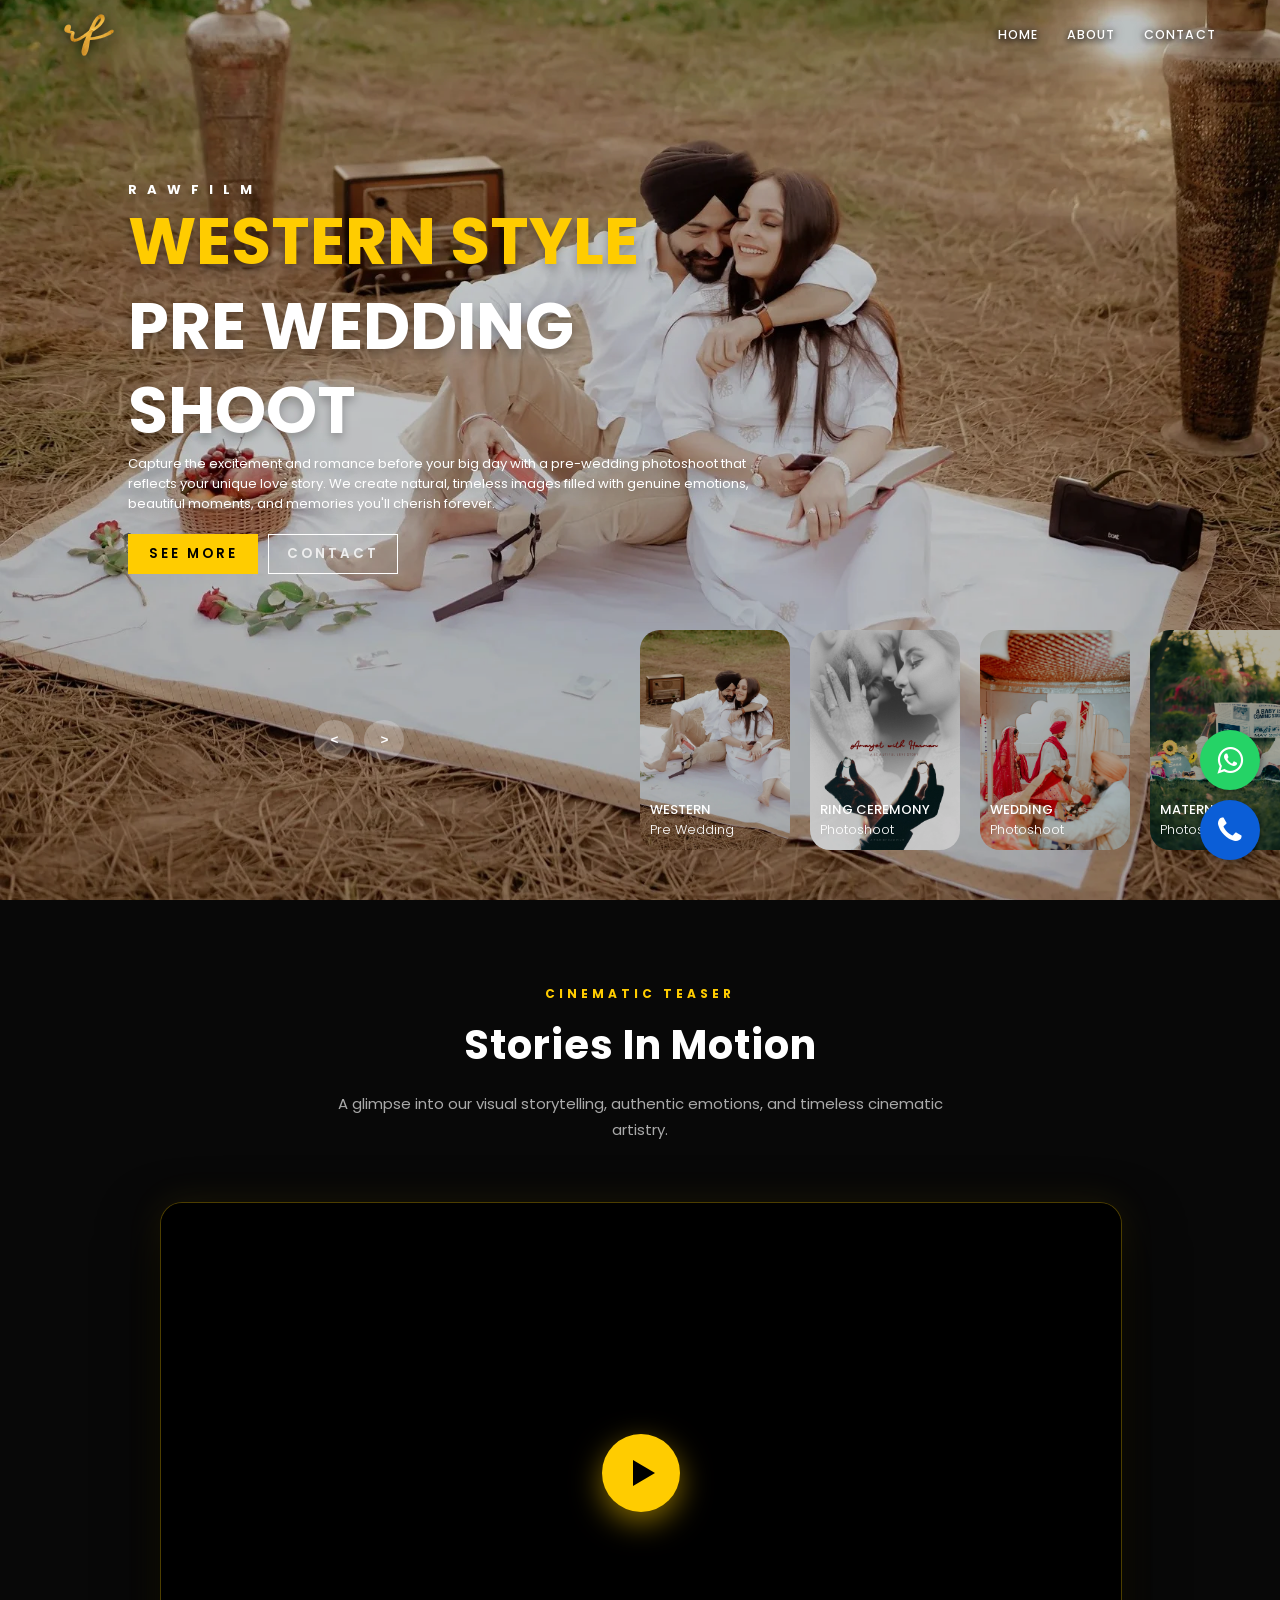
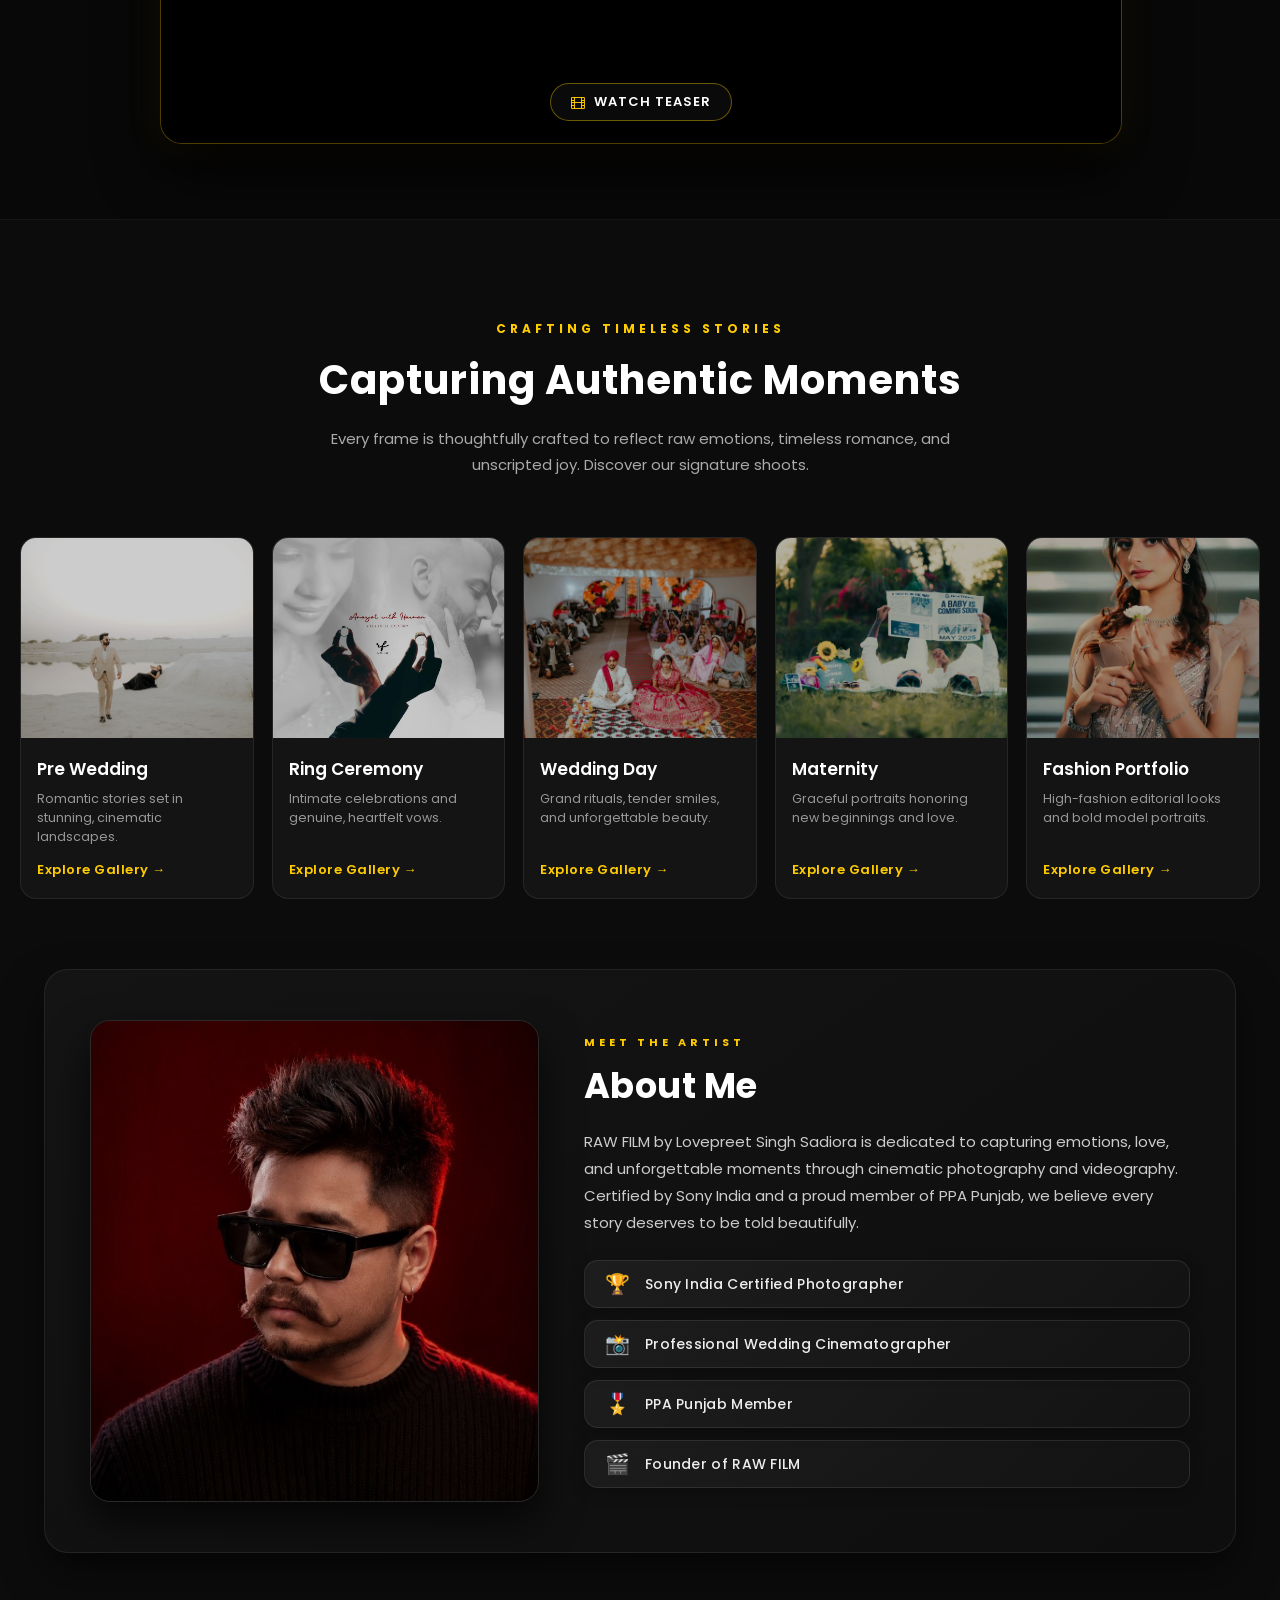
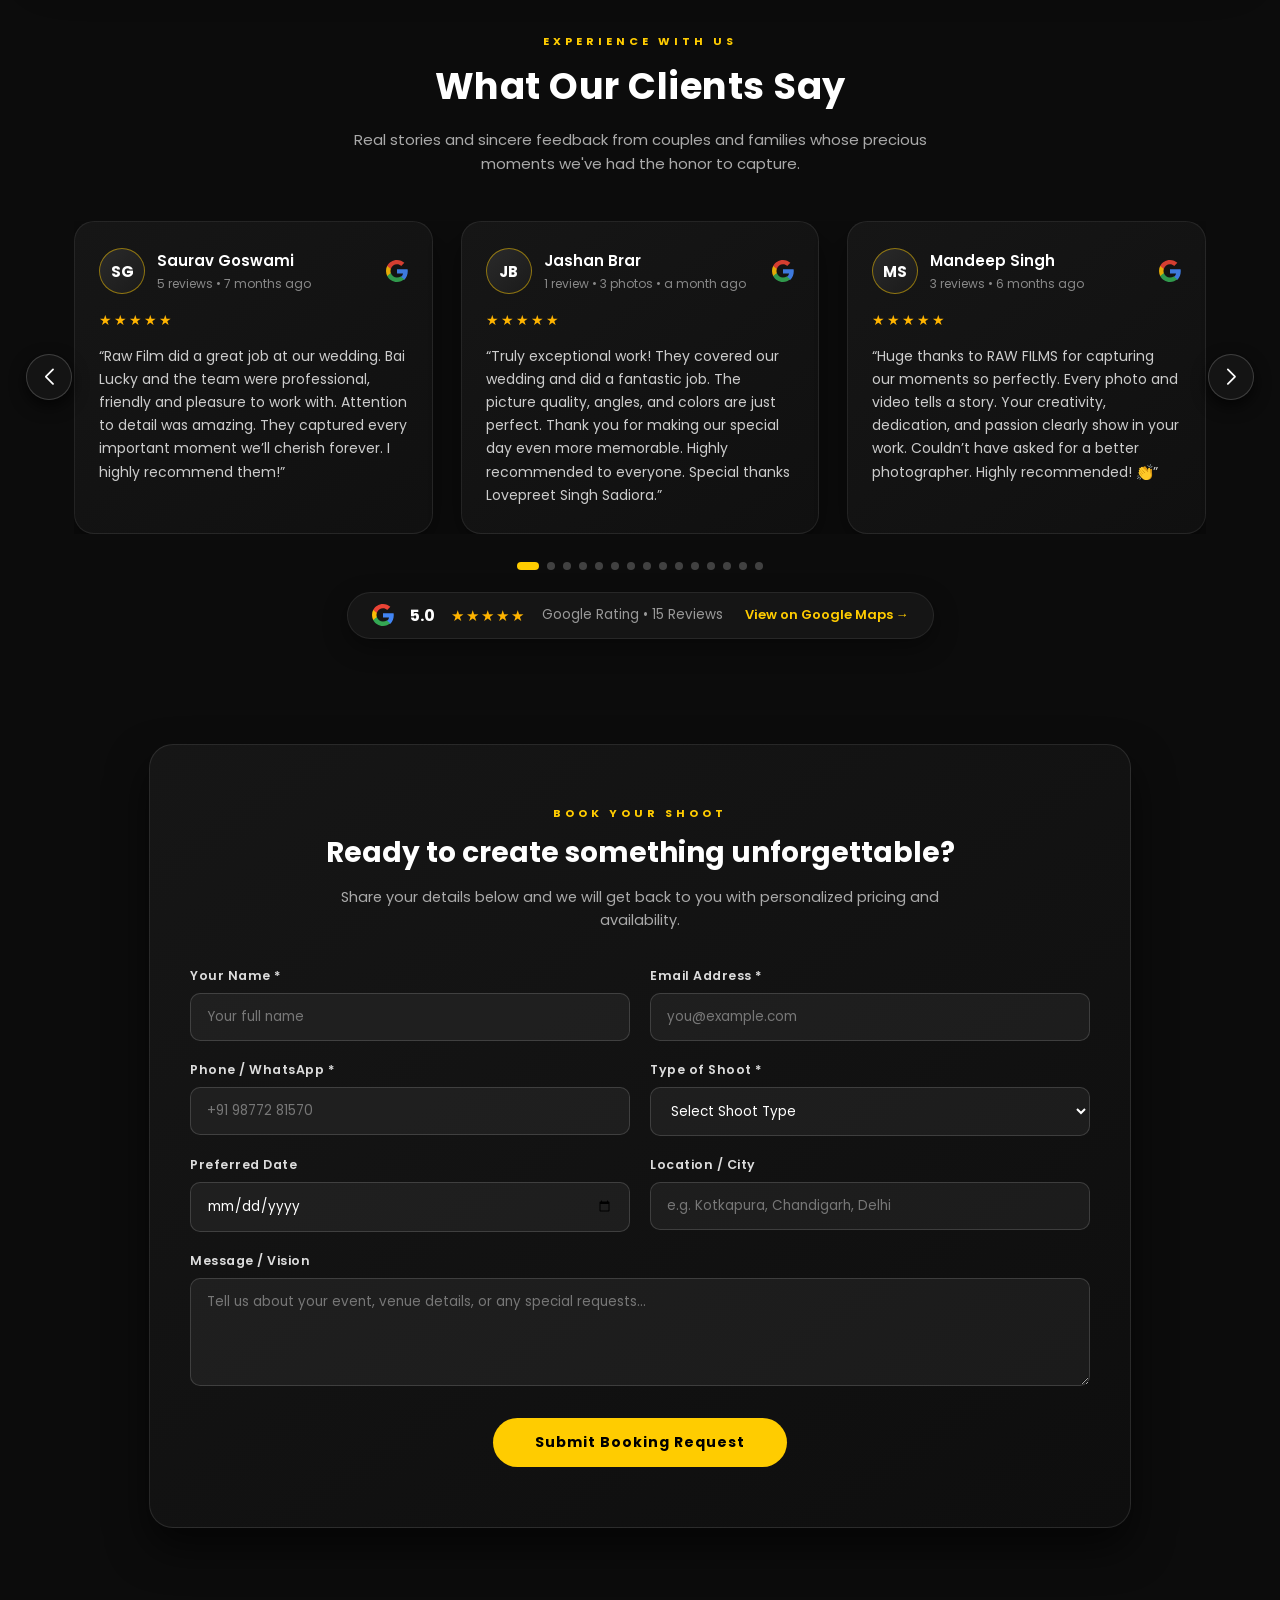
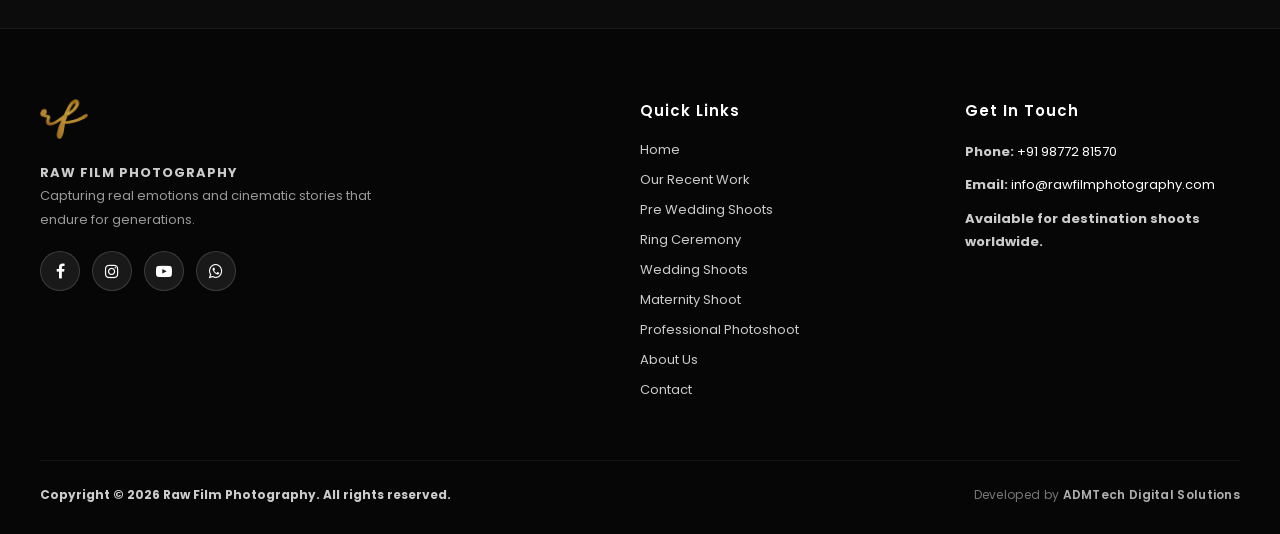
==== commit 38a3c3b3: "Update index.html" ====
--- a/index.html
+++ b/index.html
@@ -170,10 +170,10 @@
         <!-- list item -->
         <div class="list">
             <div class="item">
-                <img src="image/prewedding/Gurtaj%20&%20Harmeen/DSC09002.webp">
+                <img src="image/prewedding/Manpreet%20&%20Aman/DSC025367.webp">
                 <div class="content">
                     <div class="author">RAWFILM</div>
-                    <div class="topic">TRADITIONAL STYLE</div>
+                    <div class="topic">WESTERN STYLE</div>
                     <div class="title">PRE WEDDING SHOOT</div>
                     <div class="des">
                         Capture the excitement and romance before your big day with a pre-wedding photoshoot that
@@ -191,10 +191,10 @@
                 </div>
             </div>
             <div class="item">
-                <img src="image/prewedding/Manpreet%20&%20Aman/DSC025367.webp">
+                <img src="image/prewedding/Gurtaj%20&%20Harmeen/DSC09002.webp">
                 <div class="content">
                     <div class="author">RAWFILM</div>
-                    <div class="topic">WESTREN STYLE</div>
+                    <div class="topic">TRADITIONAL STYLE</div>
                     <div class="title">PRE WEDDING SHOOT</div>
                     <div class="des">
                         Capture the excitement and romance before your big day with a pre-wedding photoshoot that
@@ -1086,4 +1086,4 @@
     <script src="script.js"></script>
 </body>
 
-</html>+</html>
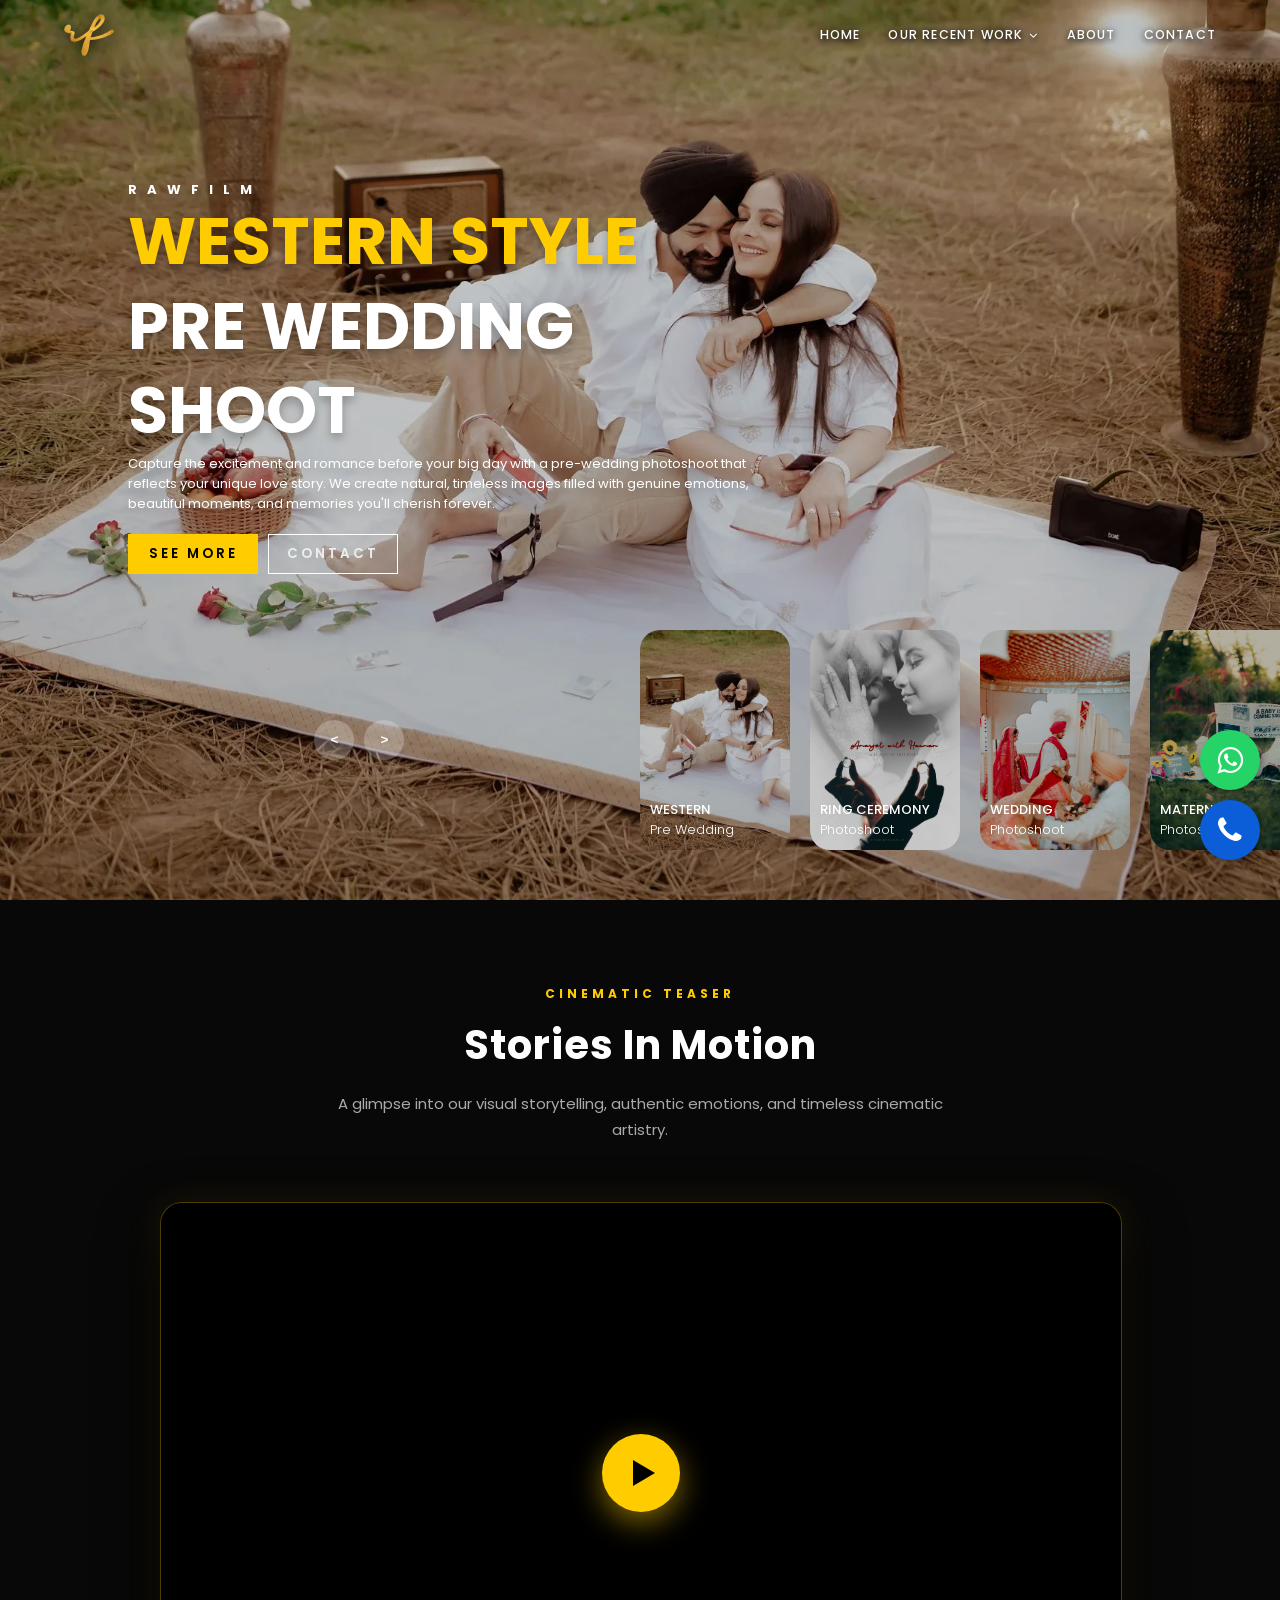
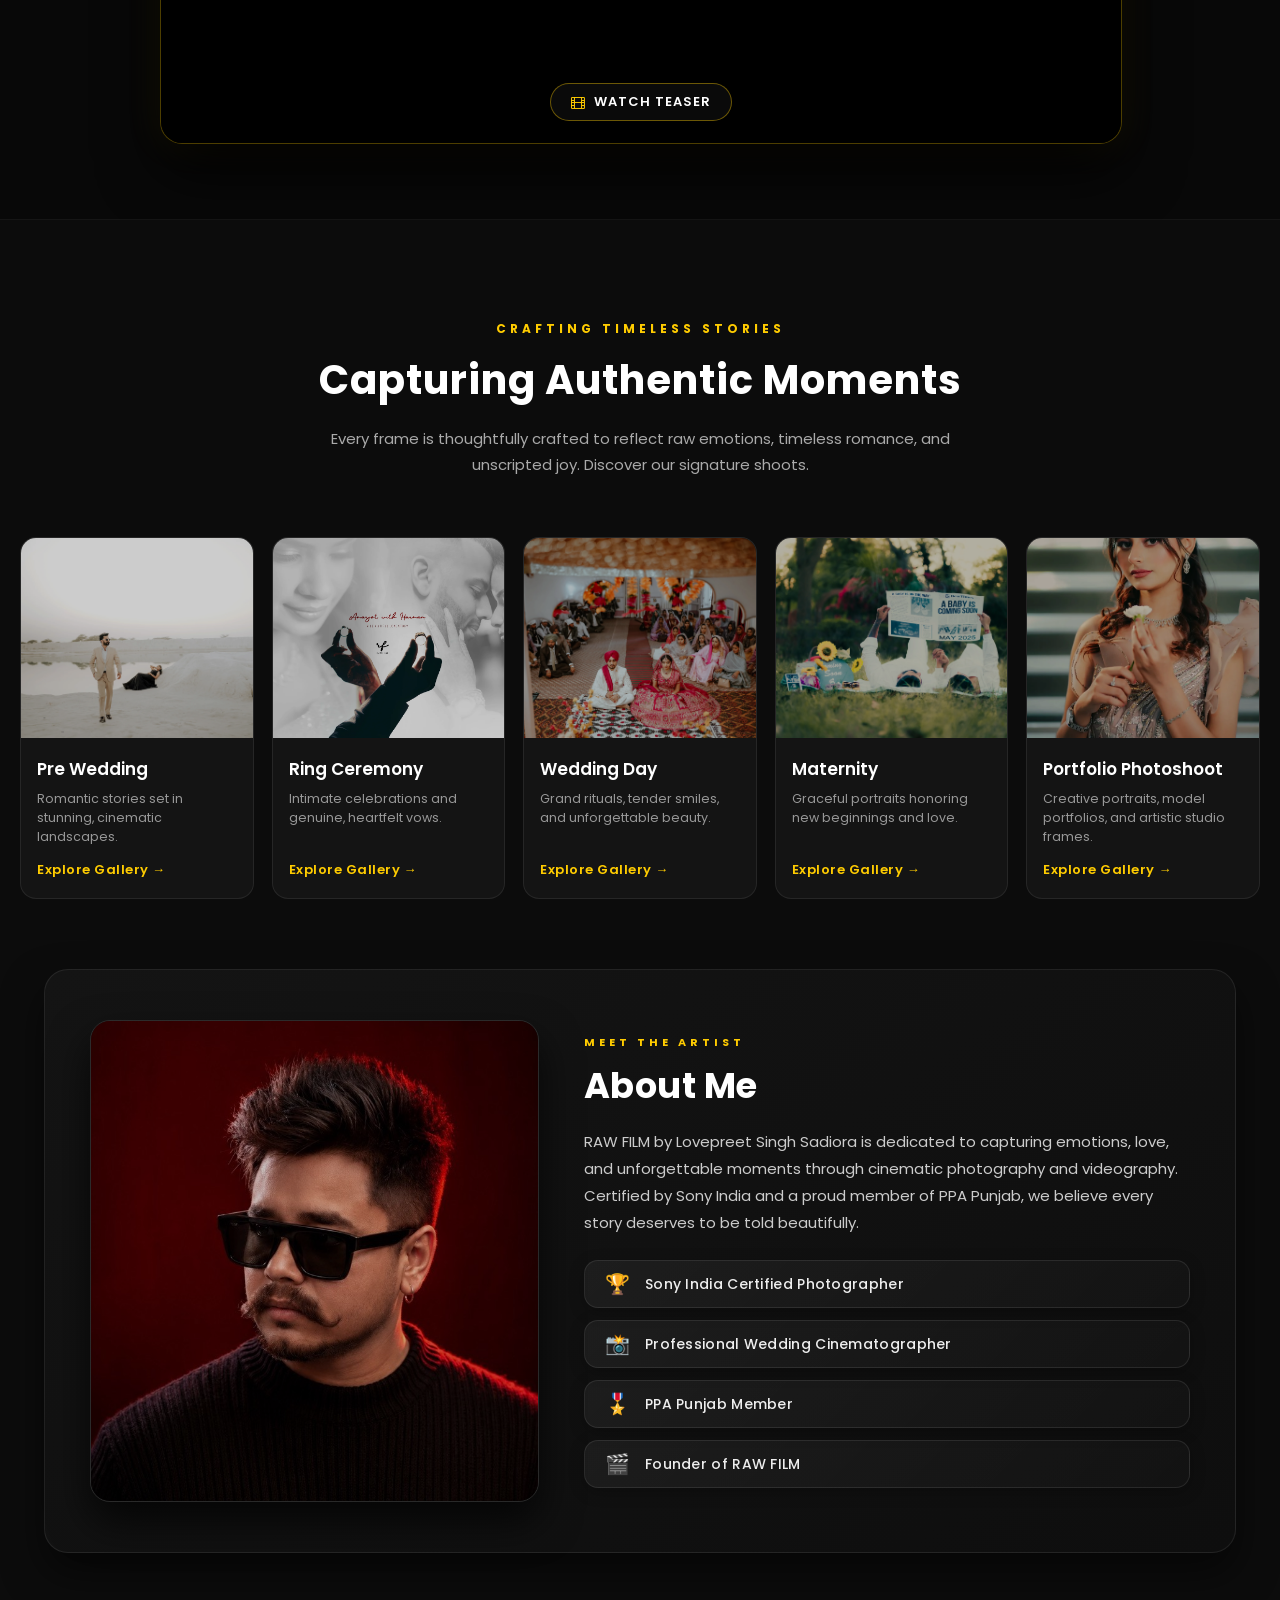
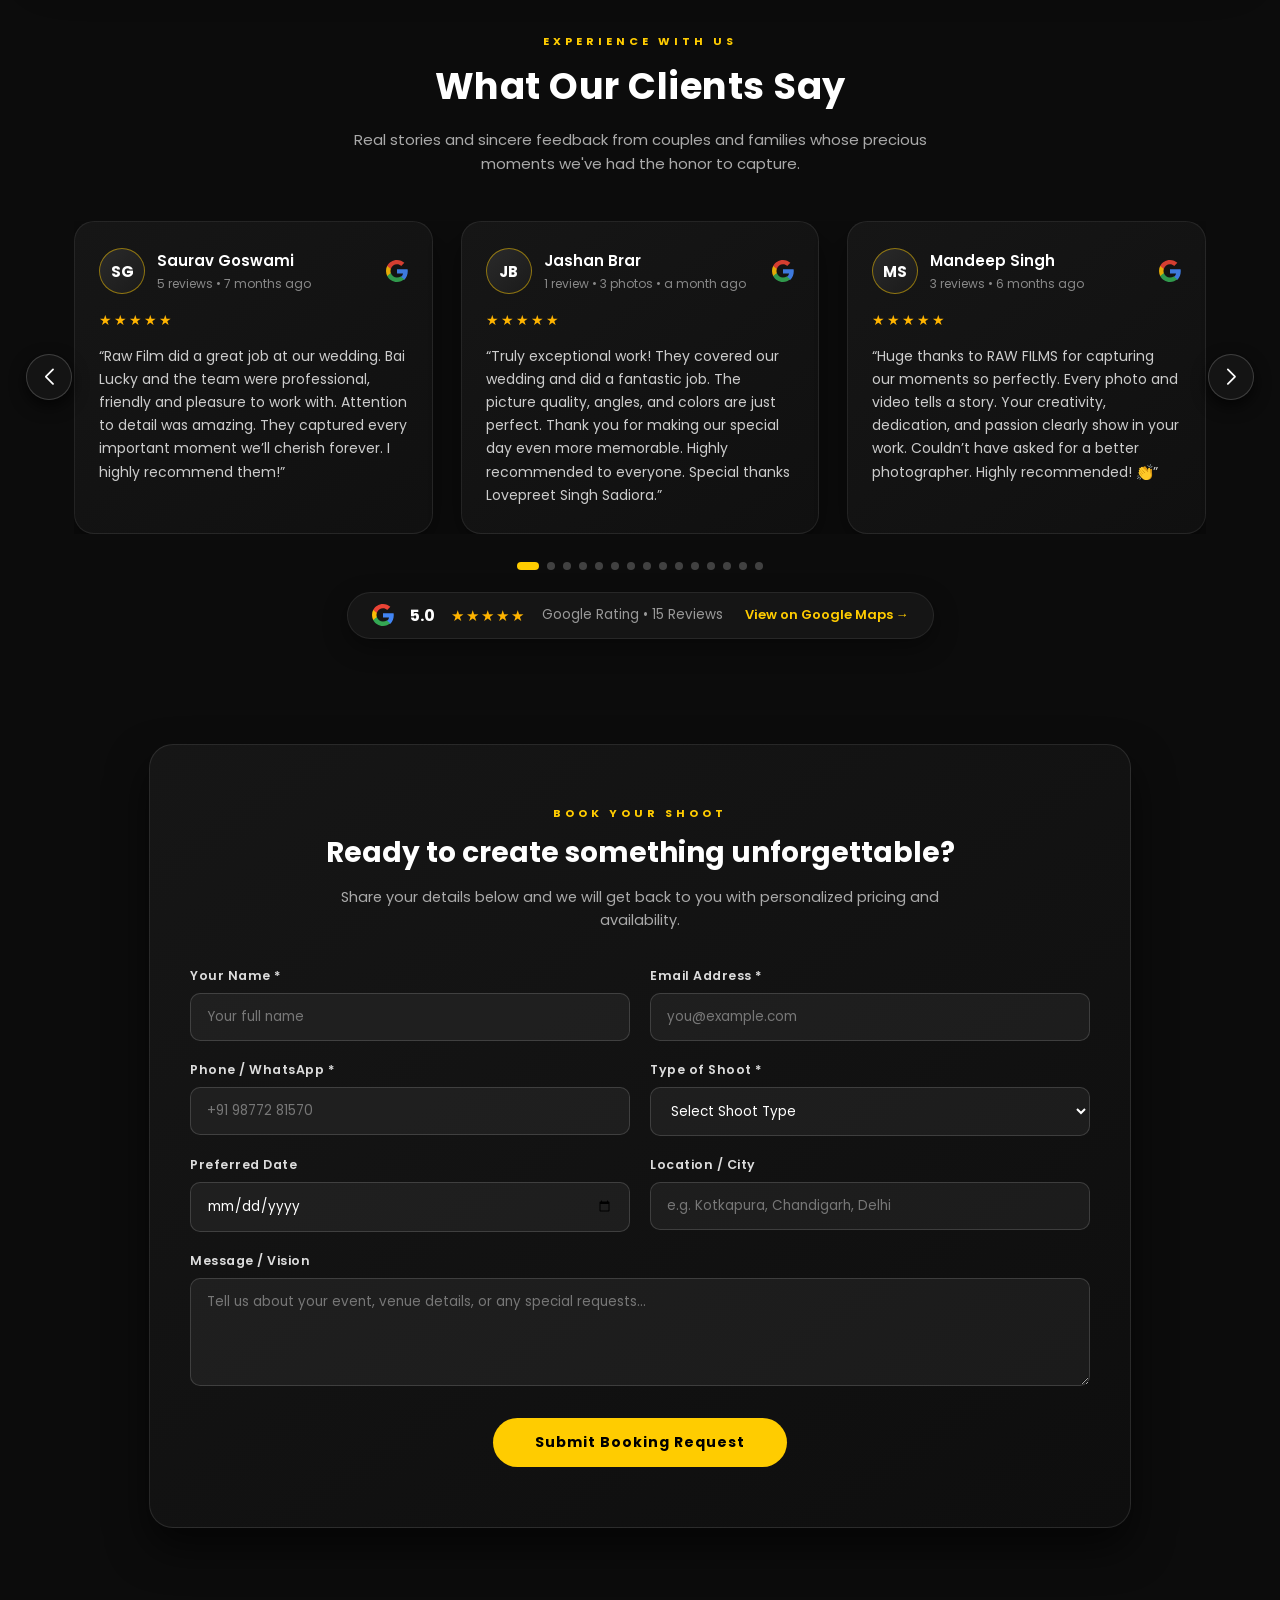
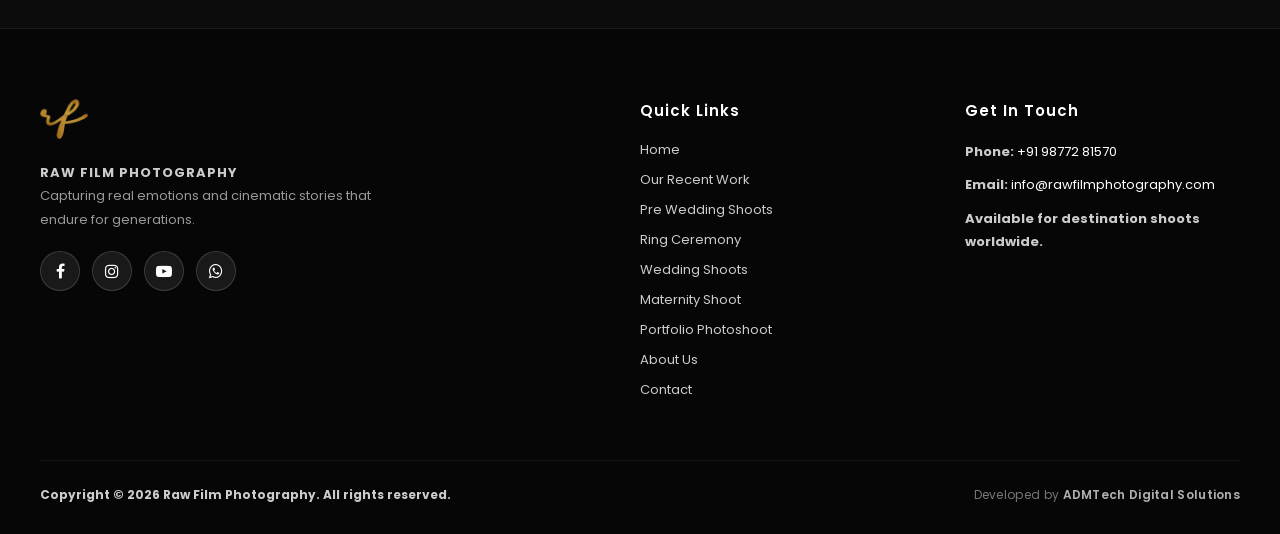
==== commit e39e27cc: "Update home slider scroll to teaser, add Our Recent Work navbar menu, rebrand to Portfolio Photoshoo" ====
--- a/index.html
+++ b/index.html
@@ -140,7 +140,7 @@
     }
     </script>
 
-    <link rel="stylesheet" href="/css/style.css">
+    <link rel="stylesheet" href="/css/style.css?v=2.0">
     <link rel="stylesheet" href="https://cdn.jsdelivr.net/npm/swiper@11/swiper-bundle.min.css" />
     <link rel="stylesheet" href="https://cdnjs.cloudflare.com/ajax/libs/font-awesome/4.7.0/css/font-awesome.min.css"
         crossorigin="anonymous">
@@ -154,6 +154,18 @@
             </a>
             <div class="navlinks" id="navLinks">
                 <a href="/">Home</a>
+                <div class="nav-dropdown" id="navDropdown">
+                    <a href="/recent-work.html" class="nav-dropdown-trigger" id="dropdownTrigger">
+                        Our Recent Work <i class="fa fa-angle-down"></i>
+                    </a>
+                    <div class="nav-dropdown-menu">
+                        <a href="/prewedding.html">Pre Wedding Shoots</a>
+                        <a href="/ringceremony.html">Ring Ceremony</a>
+                        <a href="/wedding.html">Wedding Shoots</a>
+                        <a href="/maternity.html">Maternity Shoot</a>
+                        <a href="/portfolio.html">Portfolio Photoshoot</a>
+                    </div>
+                </div>
                 <a href="/about.html">About</a>
                 <a href="/contact.html">Contact</a>
             </div>
@@ -278,7 +290,7 @@
                 <img src="image/portfolio/IMG_6119.webp">
                 <div class="content">
                     <div class="author">RAWFILM</div>
-                    <div class="topic">PROFESSIONAL</div>
+                    <div class="topic">PORTFOLIO</div>
                     <div class="title">PHOTOSHOOT</div>
                     <div class="des">
                         Step into the spotlight with high-fashion portraits and creative model portfolios. We combine
@@ -357,10 +369,10 @@
                 <img src="image/portfolio/thumbnail.webp">
                 <div class="content">
                     <div class="title">
-                        FASHION
+                        PORTFOLIO
                     </div>
                     <div class="description">
-                        Portfolio
+                        Photoshoot
                     </div>
                 </div>
             </div>
@@ -386,7 +398,7 @@
             </div>
 
             <div class="teaser-video-wrapper">
-                <div class="teaser-video-container" id="teaserPlayerBox">
+                <div class="teaser-video-container" id="teaserPlayerBox" onclick="playTeaserVideo(event)">
                     <div class="teaser-poster" id="teaserPoster"
                         style="background-image: url('https://img.youtube.com/vi/cq-bTCEY4KY/maxresdefault.jpg');"
                         title="Click to play teaser" onclick="playTeaserVideo(event)">
@@ -461,12 +473,12 @@
                 </div>
 
                 <div class="category-card">
-                    <a href="/portfolio.html" class="card-img-link" aria-label="Fashion Portfolio Shoot">
-                        <img src="image/portfolio/cover.webp" alt="Fashion Portfolio Shoot" loading="lazy">
+                    <a href="/portfolio.html" class="card-img-link" aria-label="Portfolio Photoshoot">
+                        <img src="image/portfolio/cover.webp" alt="Portfolio Photoshoot" loading="lazy">
                     </a>
                     <div class="card-info">
-                        <h3><a href="/portfolio.html">Fashion Portfolio</a></h3>
-                        <p>High-fashion editorial looks and bold model portraits.</p>
+                        <h3><a href="/portfolio.html">Portfolio Photoshoot</a></h3>
+                        <p>Creative portraits, model portfolios, and artistic studio frames.</p>
                         <a href="/portfolio.html" class="card-link">Explore Gallery &rarr;</a>
                     </div>
                 </div>
@@ -1009,7 +1021,7 @@
 
     <!-- Global Footer & Floating Action Buttons Component (Single Line) -->
     <div id="site-footer"></div>
-    <script src="/footer.js"></script>
+    <script src="/footer.js?v=2.1"></script>
 
     <!-- Swiper JS & Testimonials Init -->
     <script src="https://cdn.jsdelivr.net/npm/swiper@11/swiper-bundle.min.js"></script>
@@ -1067,23 +1079,40 @@
             }
         });
 
-        // Global Play Teaser Function (bypasses any DOMContentLoaded or external script wait)
+        // Global Play Teaser Function
         function playTeaserVideo(e) {
             if (e) {
-                e.stopPropagation();
+                if (e.preventDefault) e.preventDefault();
+                if (e.stopPropagation) e.stopPropagation();
             }
             var poster = document.getElementById('teaserPoster');
             var holder = document.getElementById('teaserIframeHolder');
             if (!holder) return;
+
+            // If already loaded, do nothing
+            if (holder.querySelector('iframe')) return;
+
             if (poster) {
                 poster.classList.add('is-hidden');
                 poster.style.display = 'none';
             }
-            holder.innerHTML = '<iframe src="https://www.youtube.com/embed/cq-bTCEY4KY?autoplay=1&rel=0&controls=1&playsinline=1" title="RAW FILM Cinematic Teaser" allow="accelerometer; autoplay; clipboard-write; encrypted-media; gyroscope; picture-in-picture; web-share" allowfullscreen style="width:100%;height:100%;border:none;display:block;"></iframe>';
+            holder.classList.add('is-active');
+            holder.style.display = 'block';
+            holder.innerHTML = '<iframe src="https://www.youtube.com/embed/cq-bTCEY4KY?autoplay=1&mute=0&rel=0&controls=1&playsinline=1&enablejsapi=1" title="RAW FILM Cinematic Teaser" allow="accelerometer; autoplay; clipboard-write; encrypted-media; gyroscope; picture-in-picture; web-share" allowfullscreen style="width:100%;height:100%;border:none;display:block;"></iframe>';
         }
+
+        // Additional Event Listeners
+        document.addEventListener('DOMContentLoaded', function () {
+            var box = document.getElementById('teaserPlayerBox');
+            var poster = document.getElementById('teaserPoster');
+            var playBtn = document.getElementById('teaserPlayBtn');
+            if (box) box.addEventListener('click', playTeaserVideo);
+            if (poster) poster.addEventListener('click', playTeaserVideo);
+            if (playBtn) playBtn.addEventListener('click', playTeaserVideo);
+        });
     </script>
 
-    <script src="script.js"></script>
+    <script src="script.js?v=2.2"></script>
 </body>
 
 </html>
--- a/css/style.css
+++ b/css/style.css
@@ -146,6 +146,15 @@
     z-index: 1001;
 }
 
+.nav-dropdown-menu::before {
+    content: '';
+    position: absolute;
+    top: -15px;
+    left: 0;
+    width: 100%;
+    height: 15px;
+}
+
 .nav-dropdown:hover .nav-dropdown-menu {
     opacity: 1;
     visibility: visible;
@@ -716,7 +725,7 @@
     display: flex;
     align-items: center;
     justify-content: center;
-    z-index: 5;
+    z-index: 15;
     transition: opacity 0.35s ease, visibility 0.35s ease;
 }
 
@@ -819,7 +828,16 @@
     height: 100%;
     position: absolute;
     inset: 0;
-    z-index: 10;
+    z-index: 5;
+    pointer-events: none;
+    display: none;
+}
+
+.teaser-iframe-holder.is-active,
+.teaser-iframe-holder:not(:empty) {
+    display: block !important;
+    z-index: 20 !important;
+    pointer-events: auto !important;
 }
 
 .teaser-iframe-holder iframe {
@@ -828,7 +846,7 @@
     border: none;
     display: block;
     position: relative;
-    z-index: 10;
+    z-index: 20;
     pointer-events: auto !important;
     touch-action: auto !important;
 }
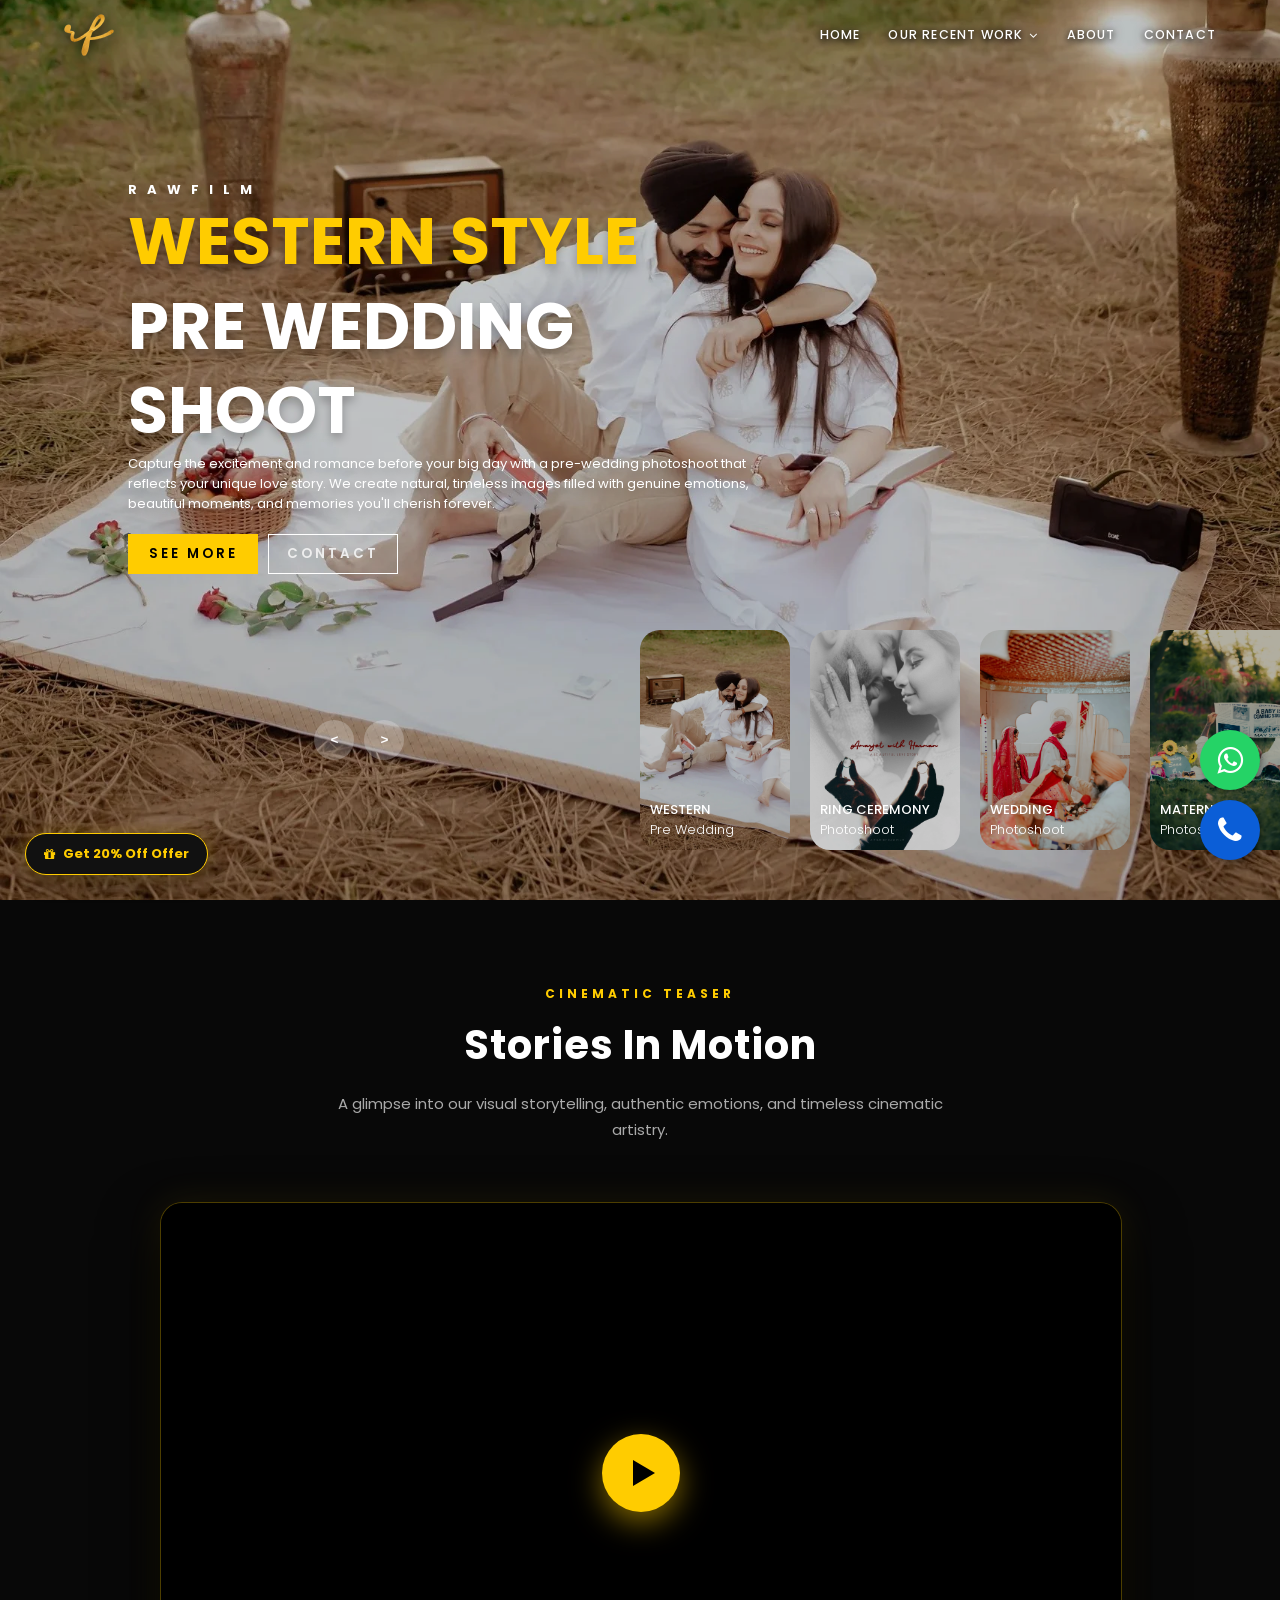
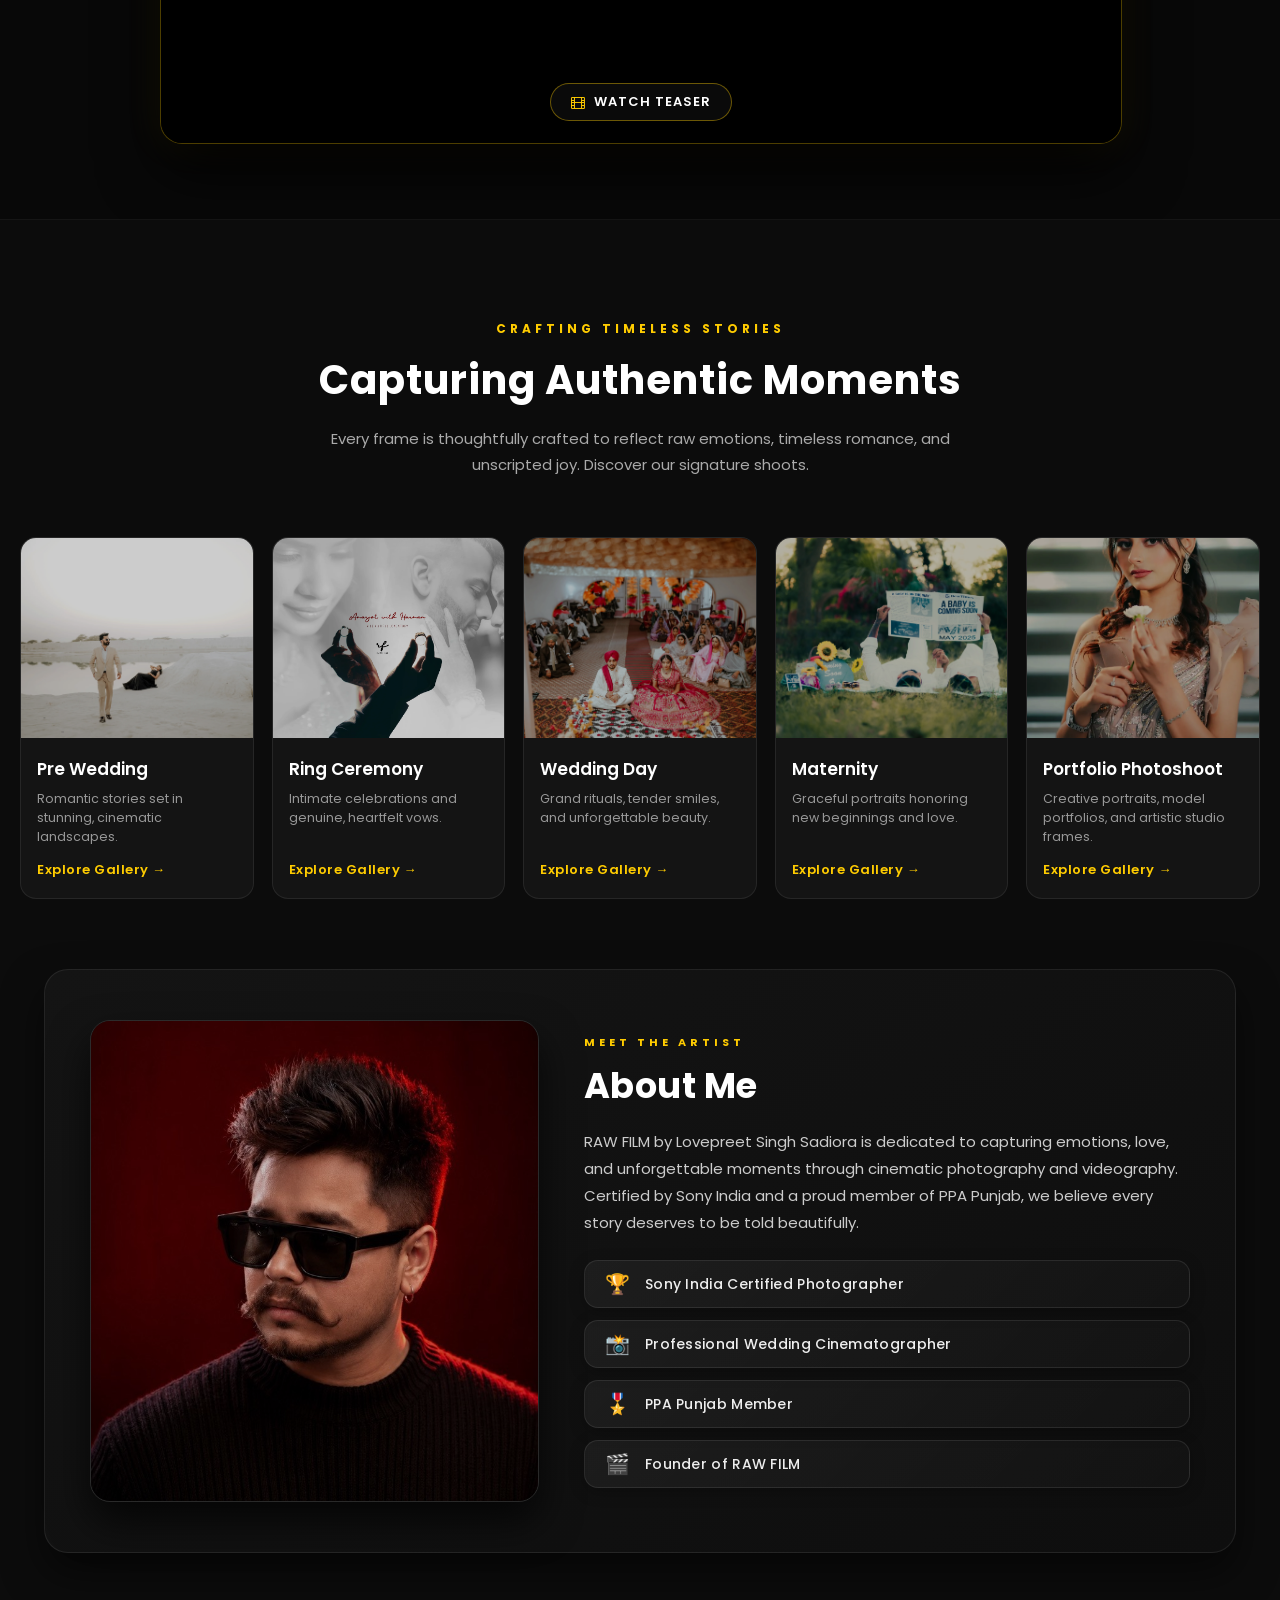
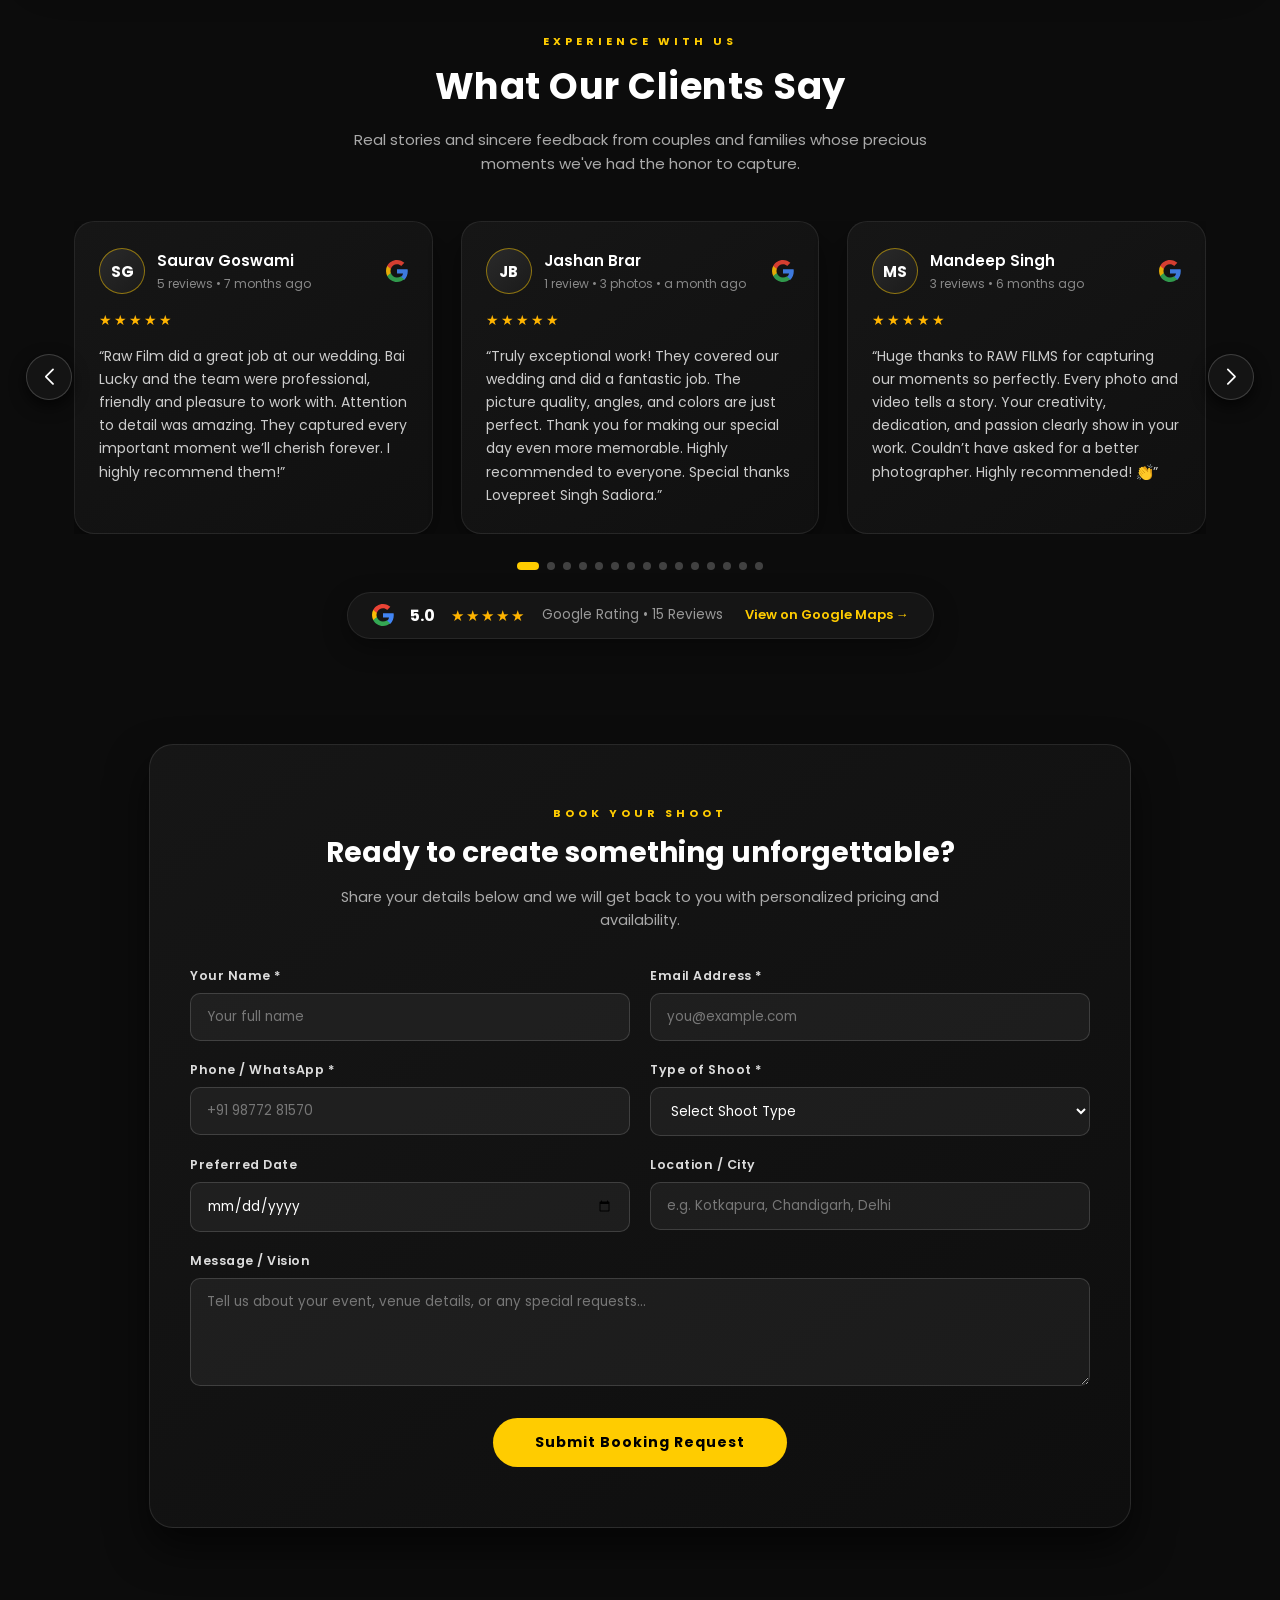
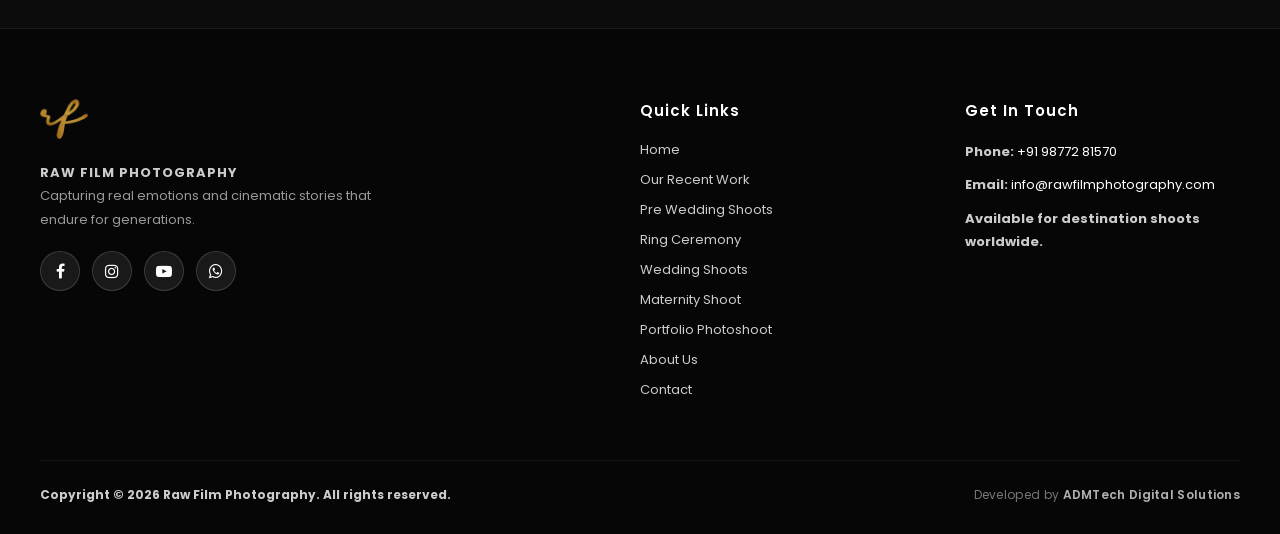
==== commit c8e3e017: "Add 20% off wedding shoot center offer popup with WhatsApp lead submit" ====
--- a/index.html
+++ b/index.html
@@ -15,6 +15,10 @@
     <meta name="author" content="Lovepreet Singh Sadiora - RAW FILM">
     <meta name="robots" content="index, follow, max-image-preview:large, max-snippet:-1, max-video-preview:-1">
     <link rel="canonical" href="https://rawfilmphotography.com/">
+
+    <!-- Favicon -->
+    <link rel="icon" type="image/webp" href="/image/favicon.webp">
+    <link rel="apple-touch-icon" href="/image/favicon.webp">
 
     <!-- Open Graph / Facebook / WhatsApp Meta Tags -->
     <meta property="og:type" content="website">
@@ -1021,6 +1025,7 @@
 
     <!-- Global Footer & Floating Action Buttons Component (Single Line) -->
     <div id="site-footer"></div>
+    <script src="popup.js"></script>
     <script src="/footer.js?v=2.1"></script>
 
     <!-- Swiper JS & Testimonials Init -->
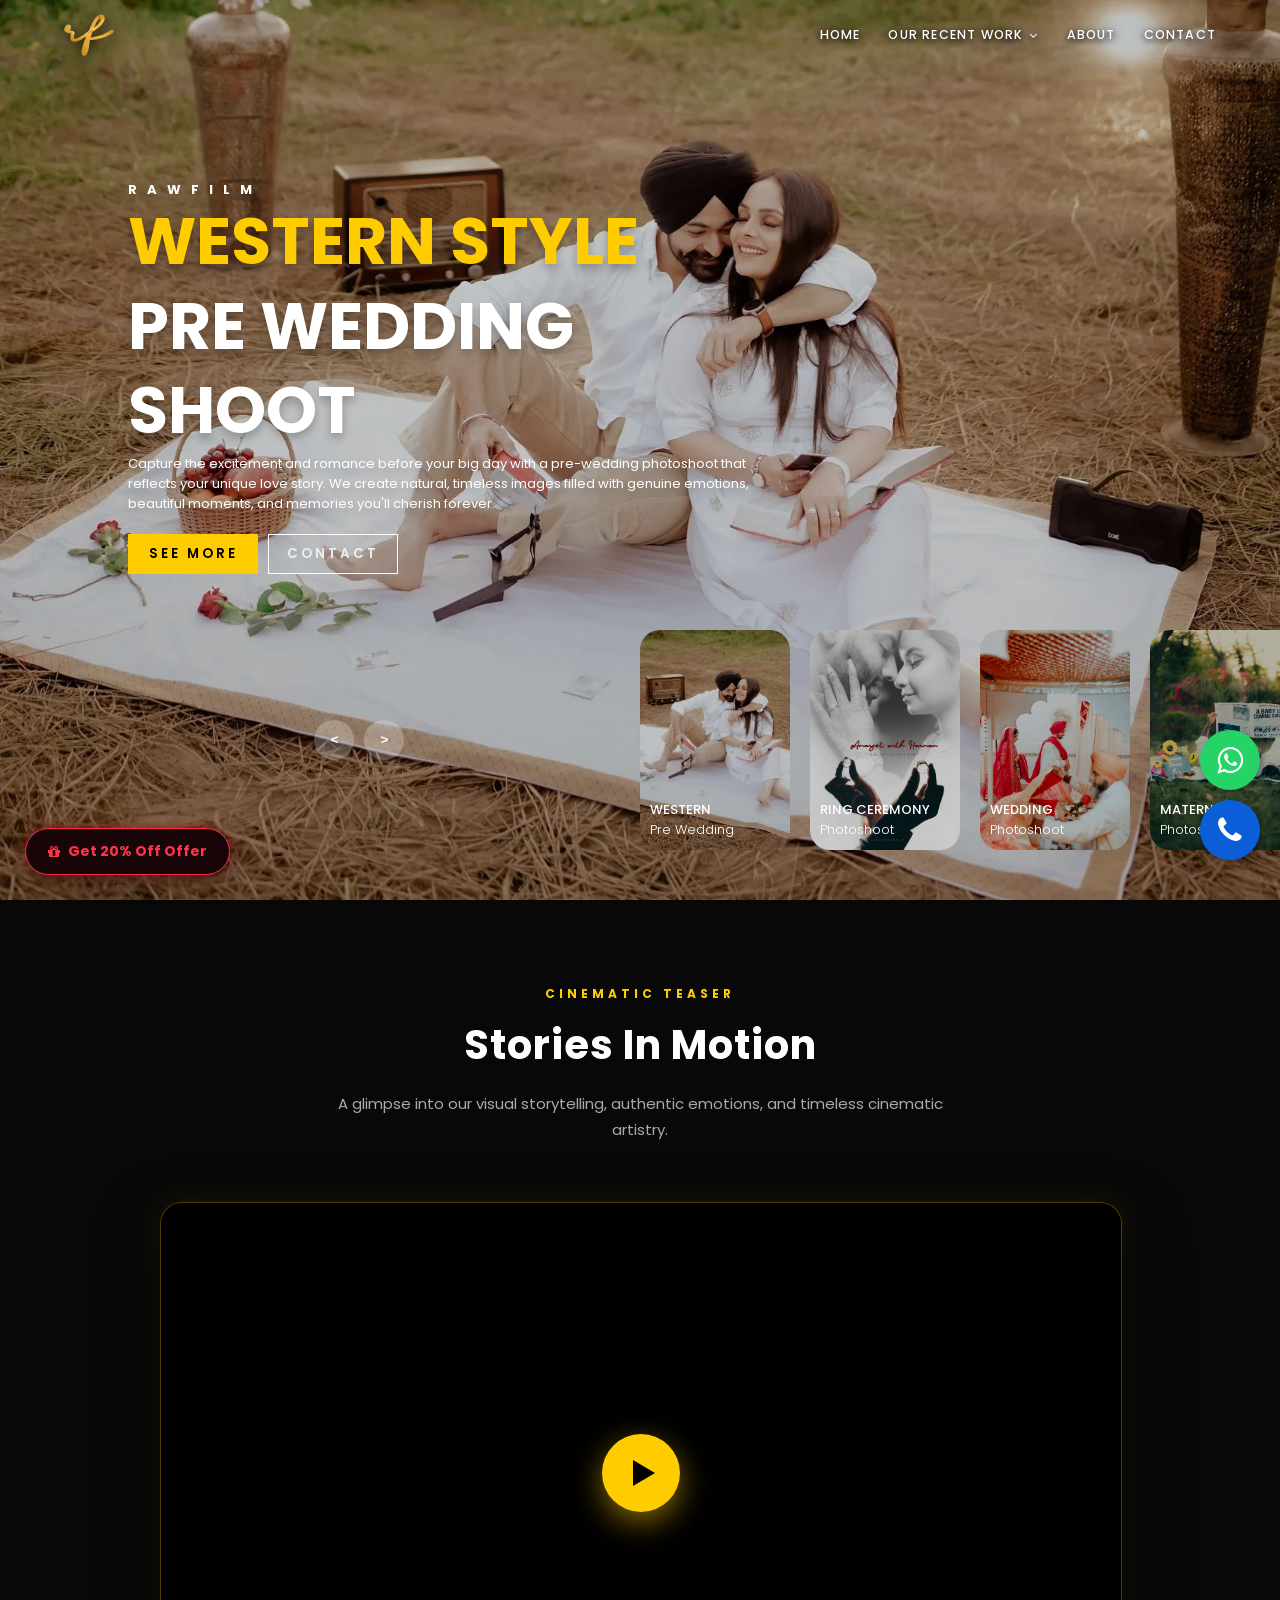
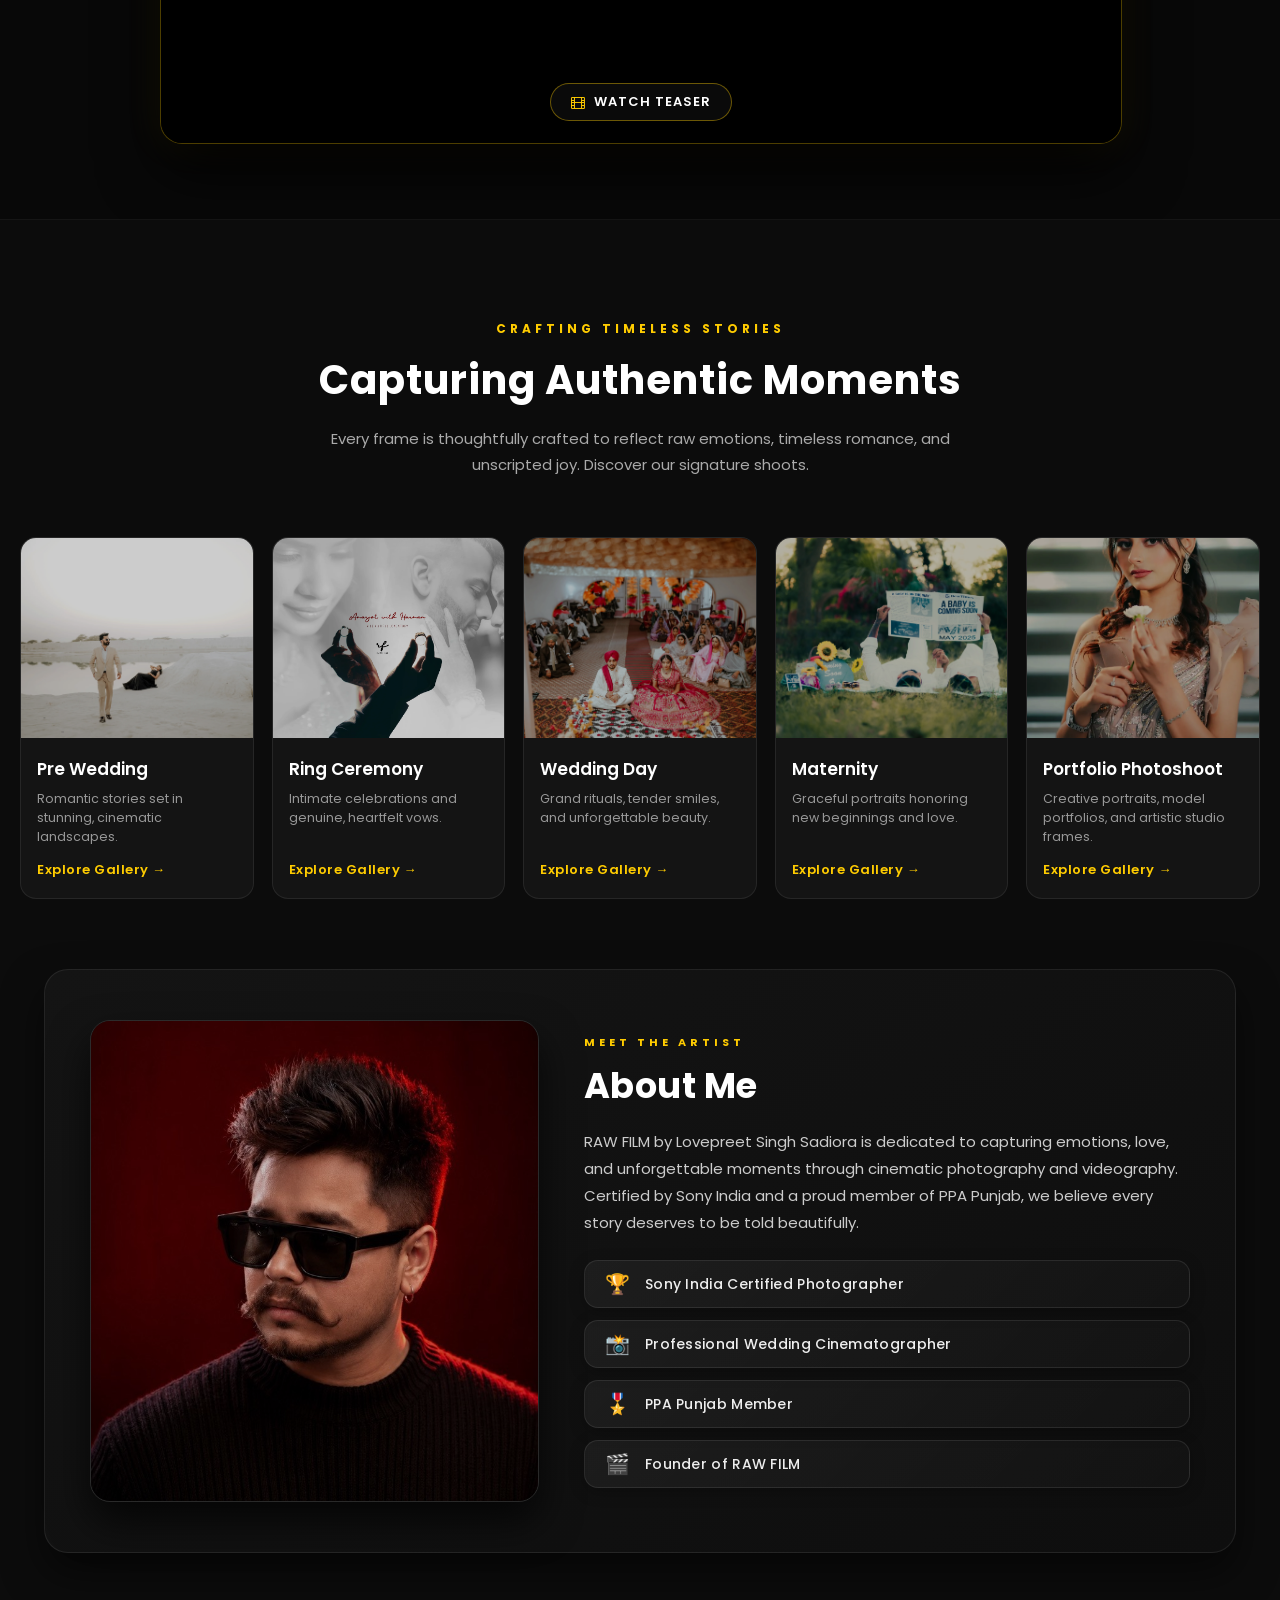
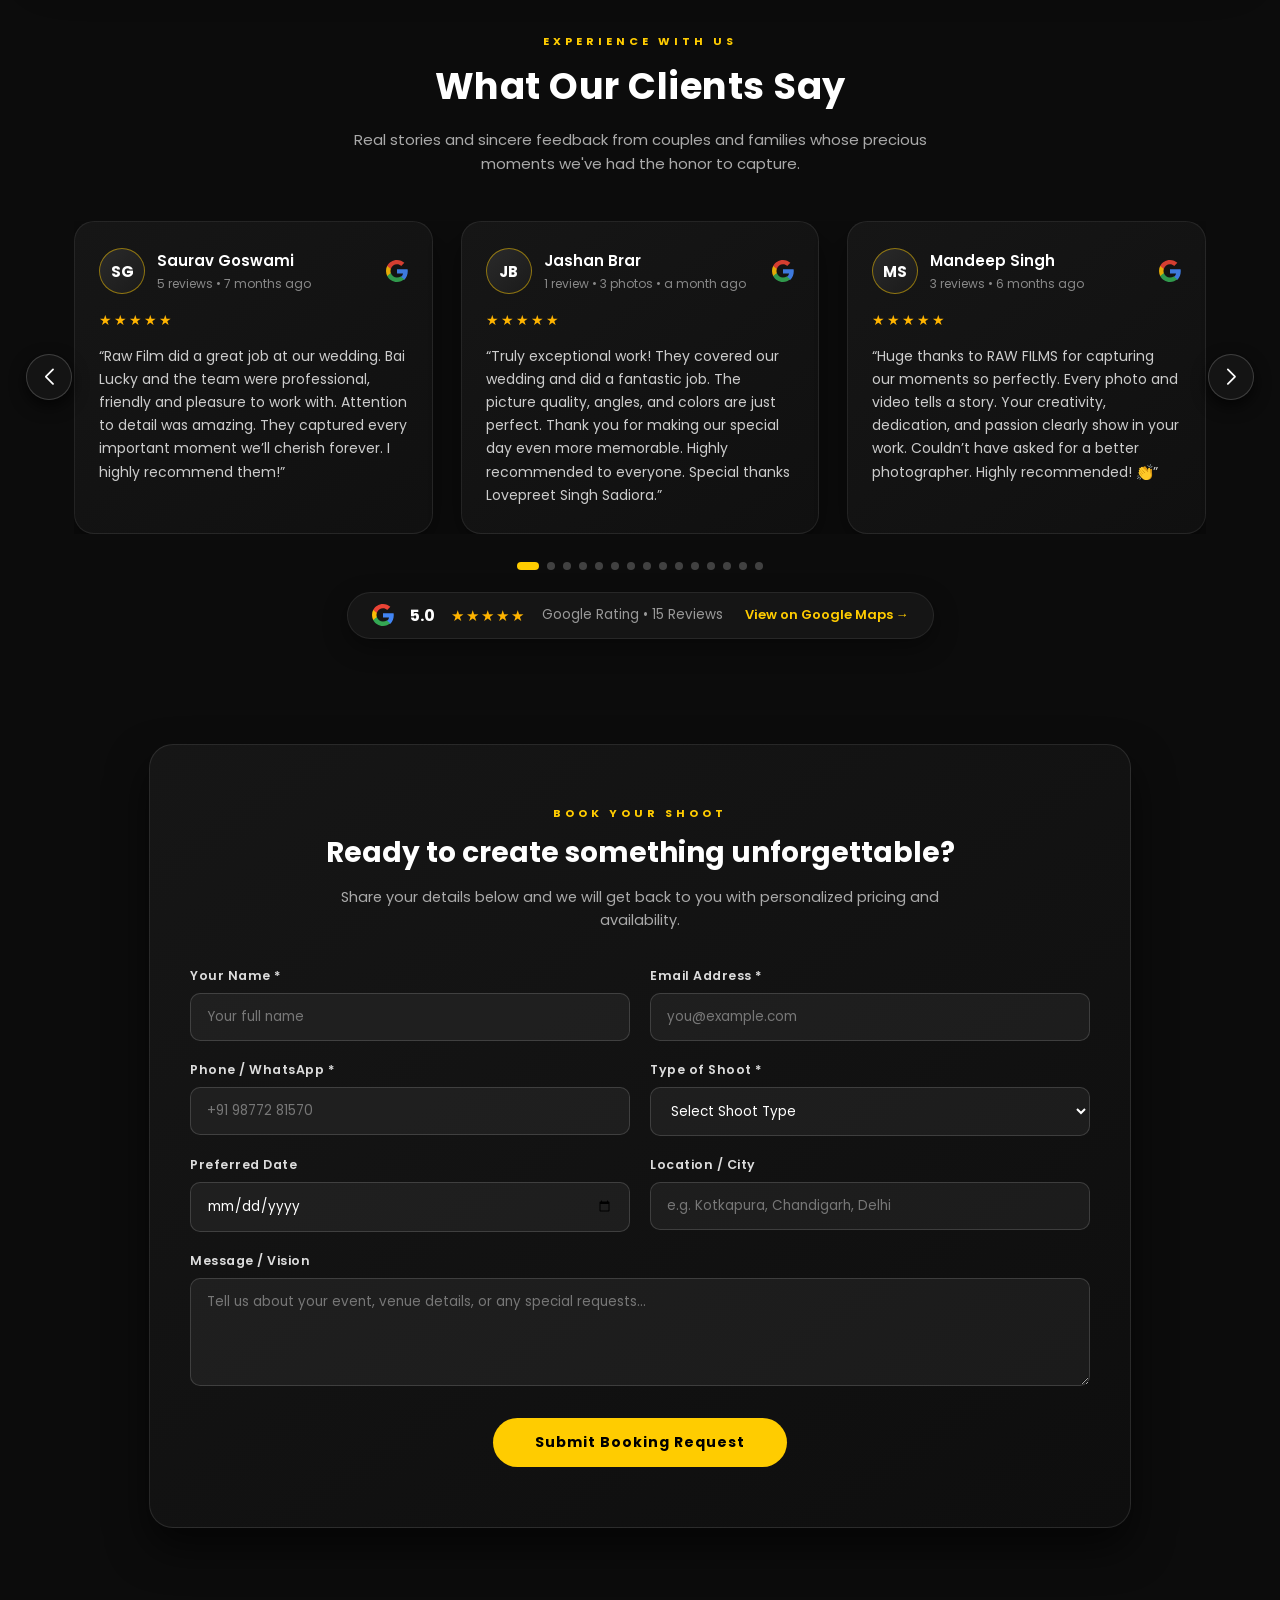
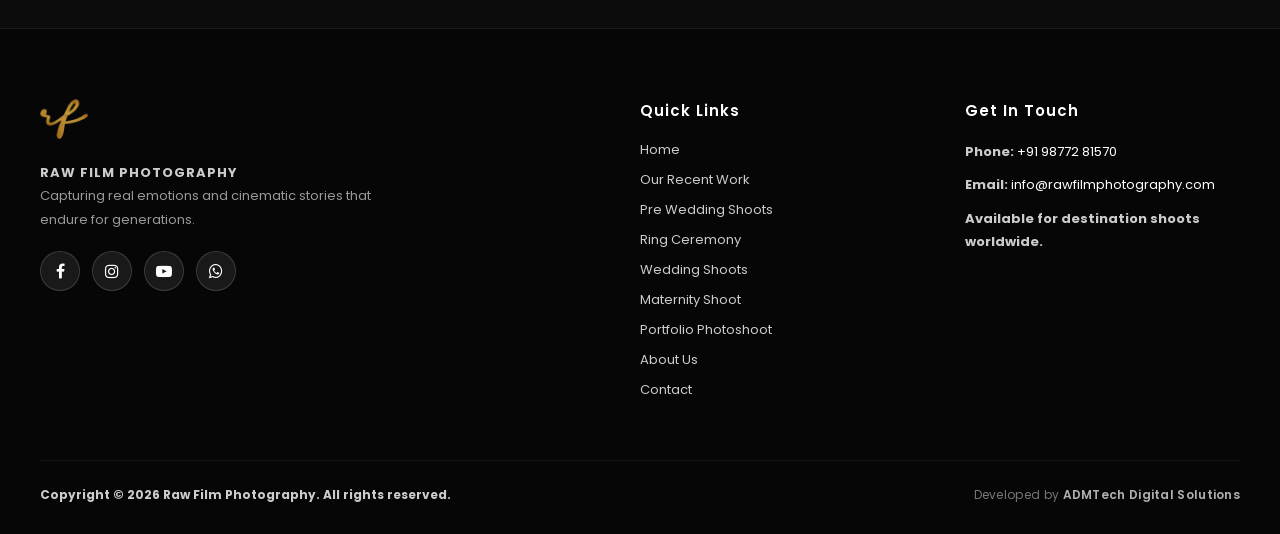
==== commit 18886842: "Enlarge 20% OFF text on image and bust browser cache across all pages" ====
--- a/index.html
+++ b/index.html
@@ -1025,8 +1025,8 @@
 
     <!-- Global Footer & Floating Action Buttons Component (Single Line) -->
     <div id="site-footer"></div>
-    <script src="popup.js"></script>
     <script src="/footer.js?v=2.1"></script>
+    <script src="/popup.js?v=3.0"></script>
 
     <!-- Swiper JS & Testimonials Init -->
     <script src="https://cdn.jsdelivr.net/npm/swiper@11/swiper-bundle.min.js"></script>
